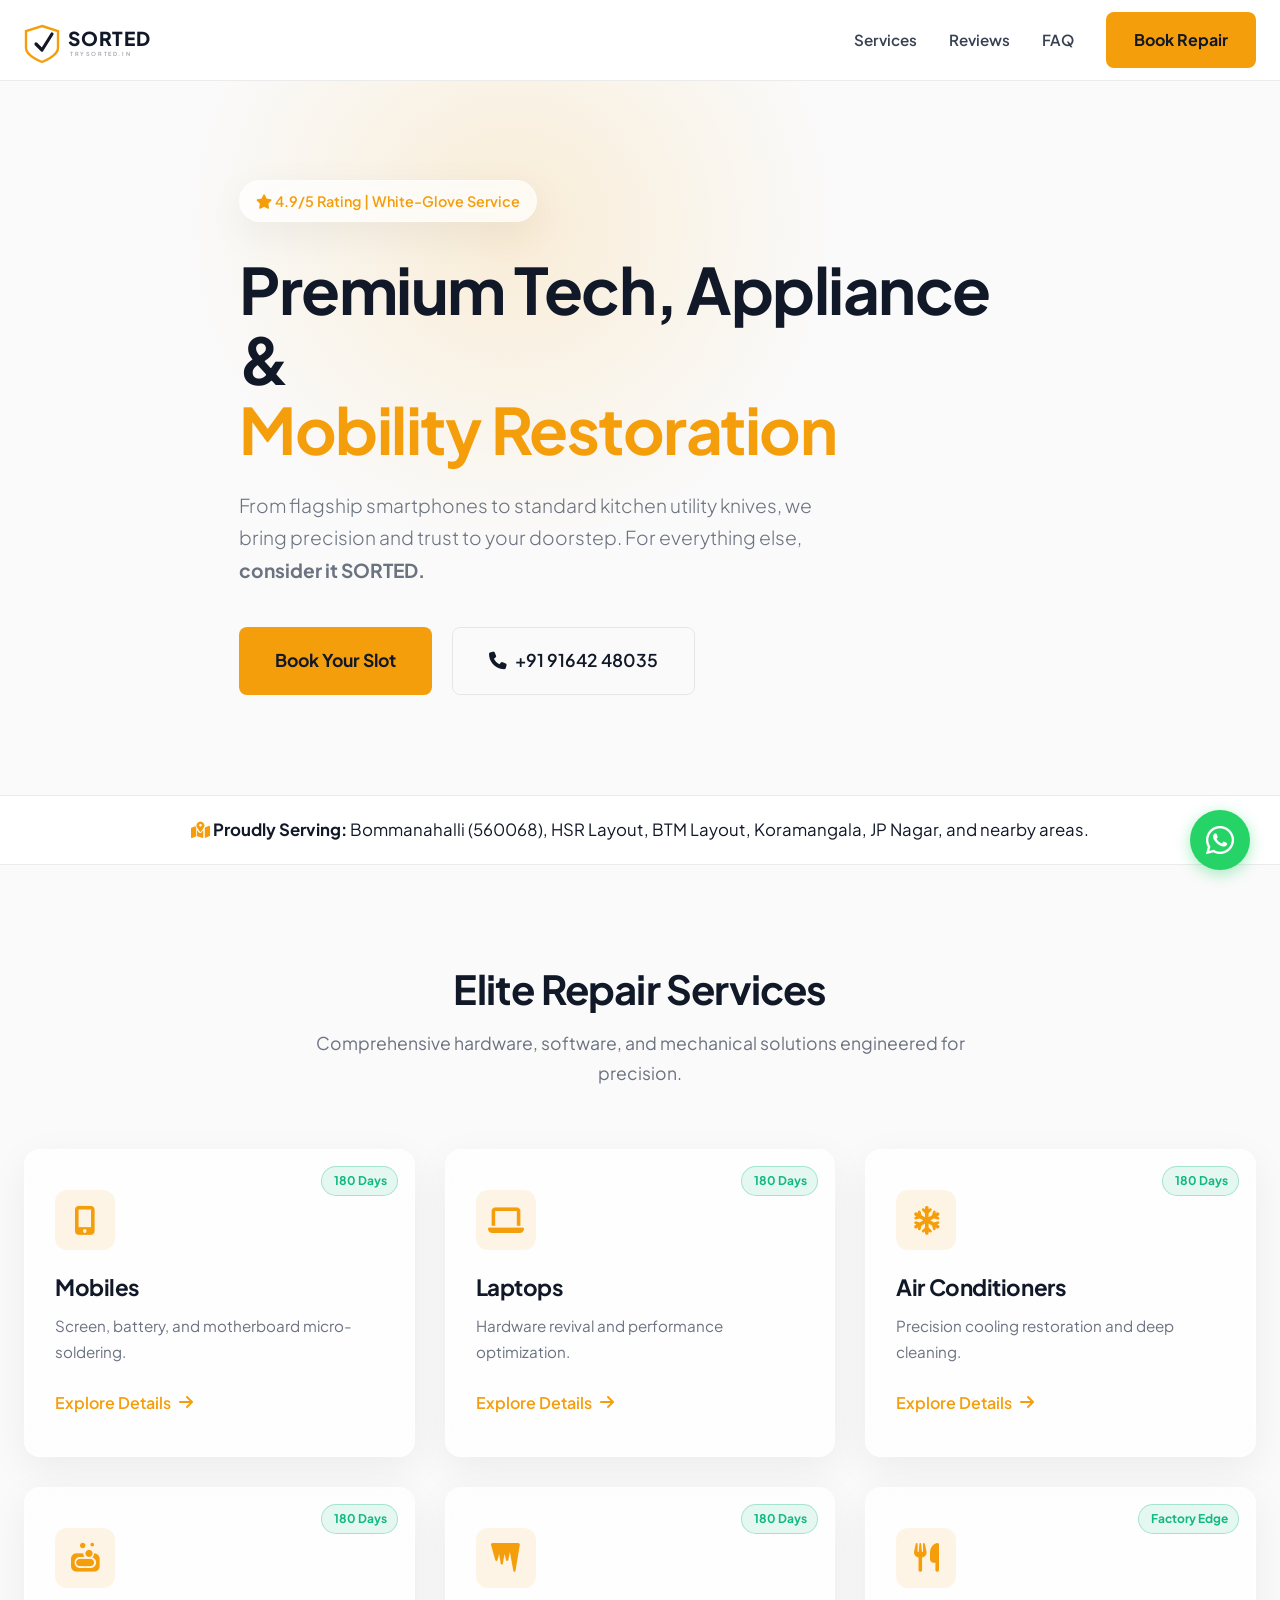
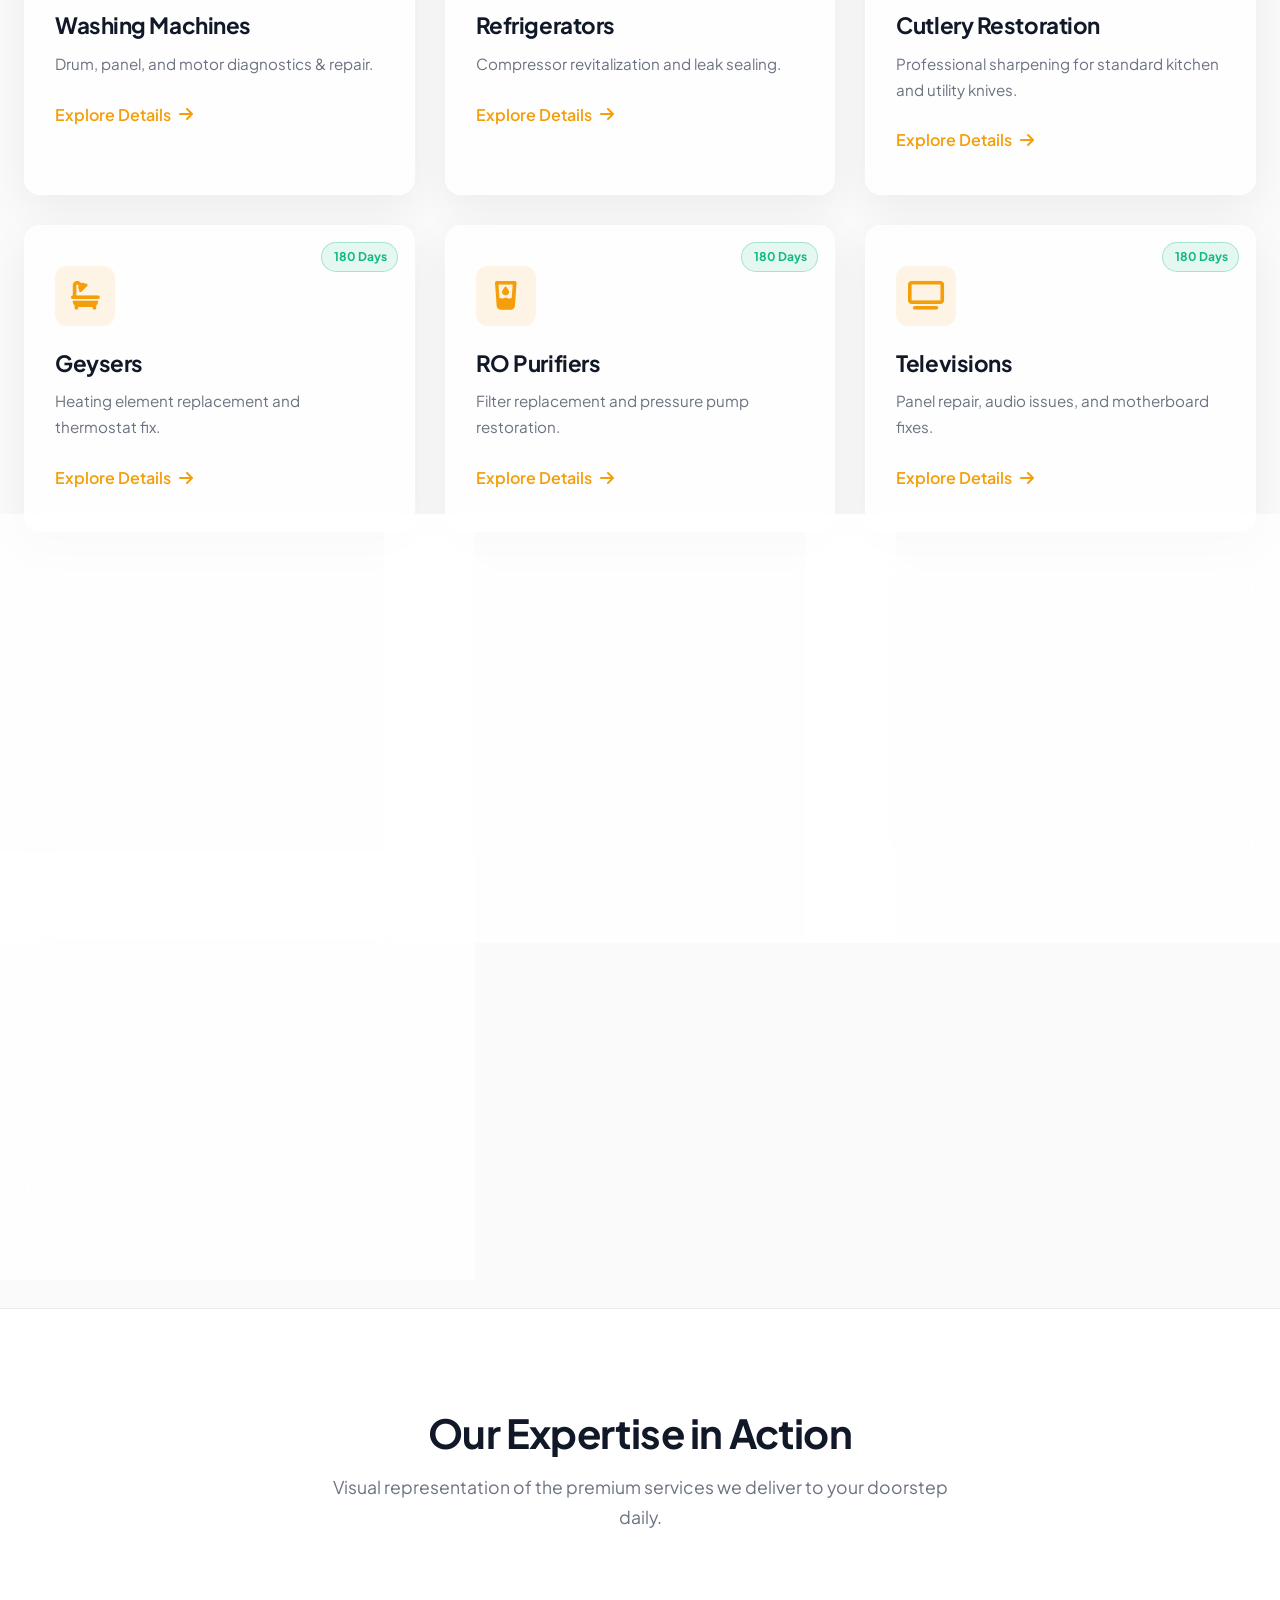
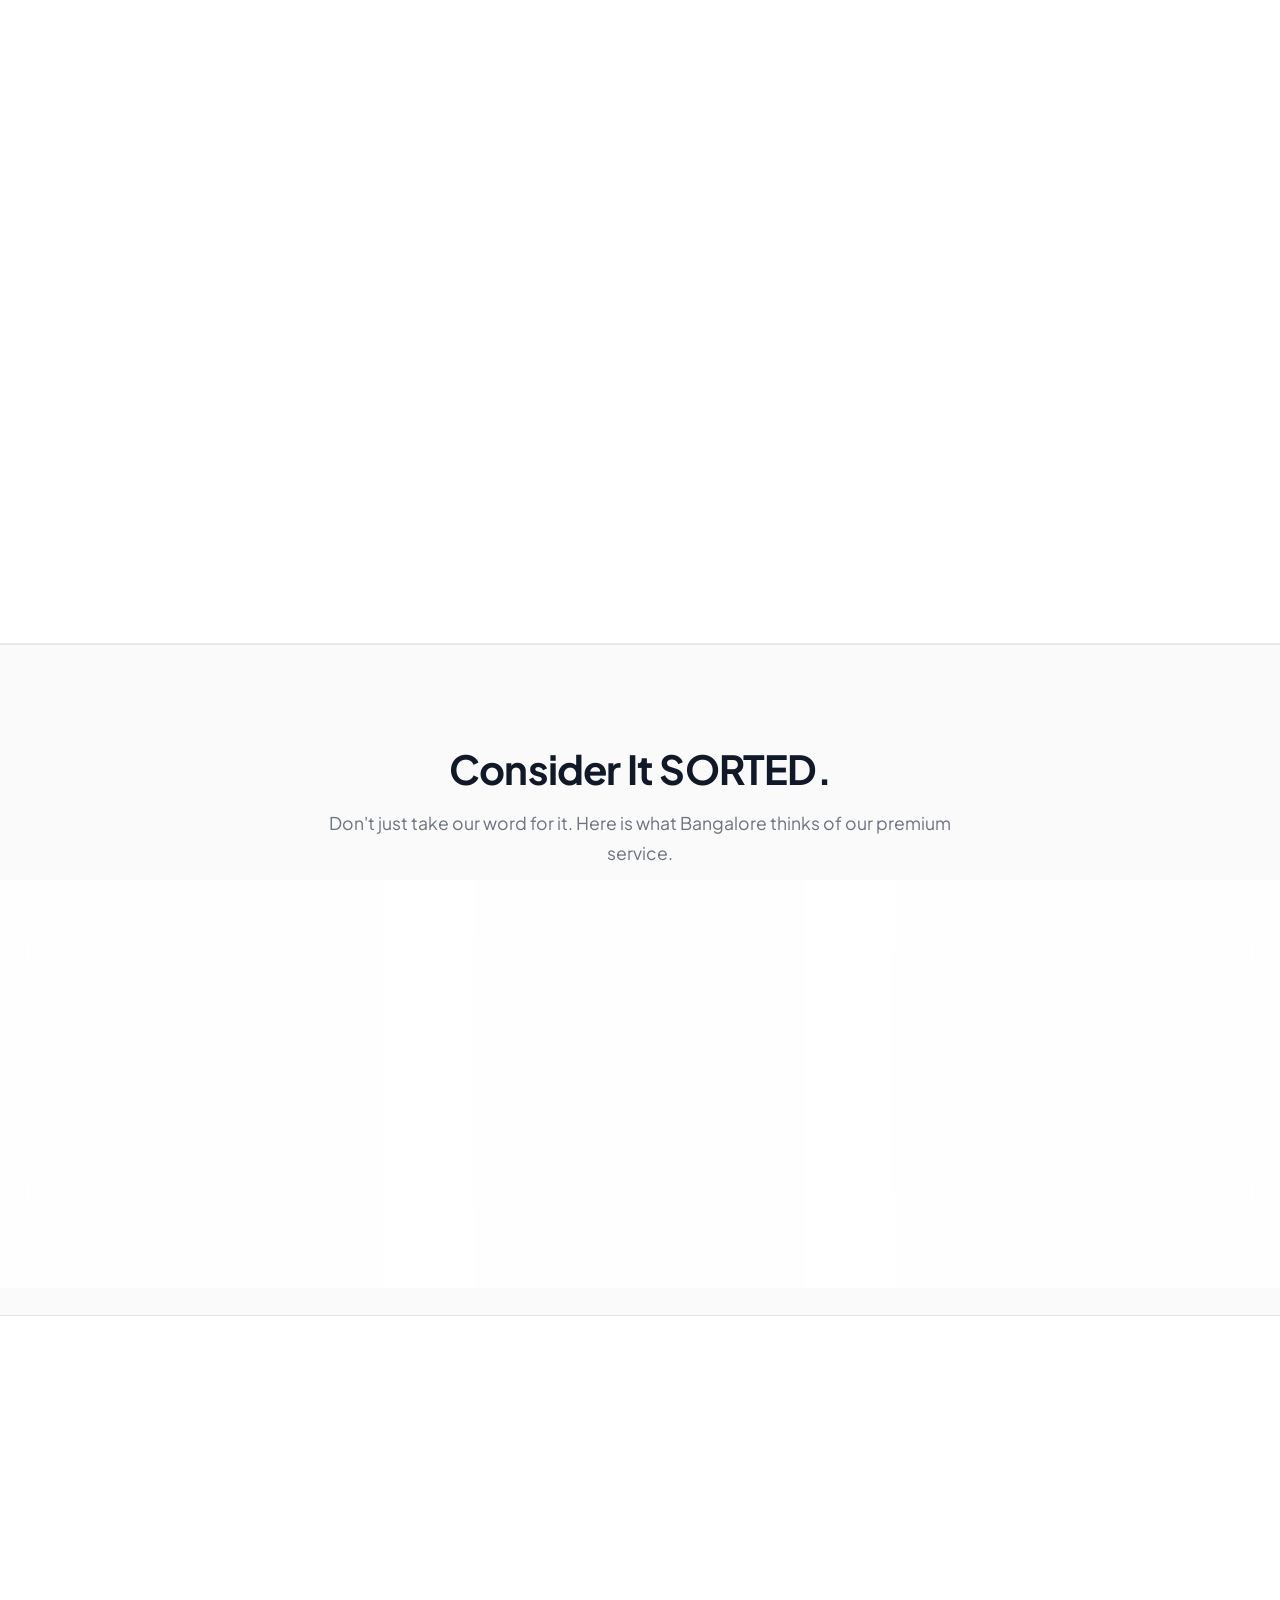
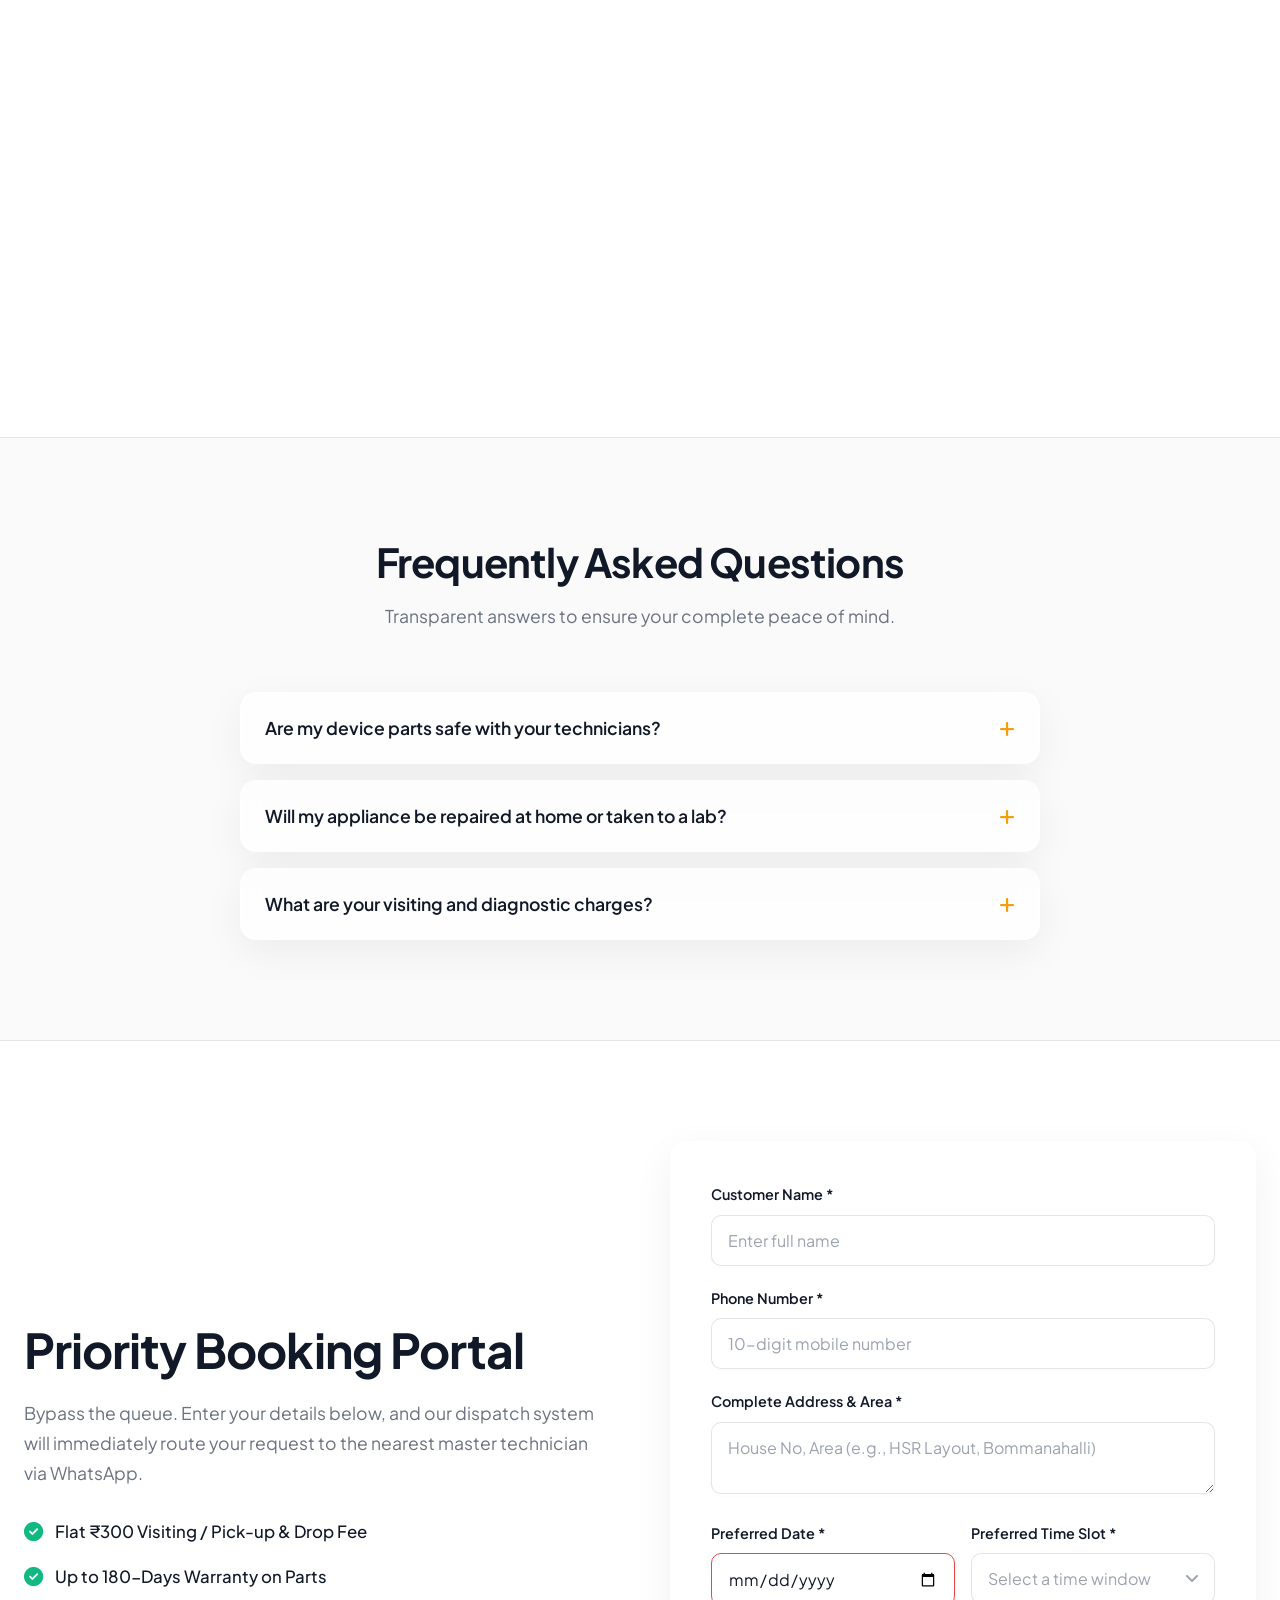
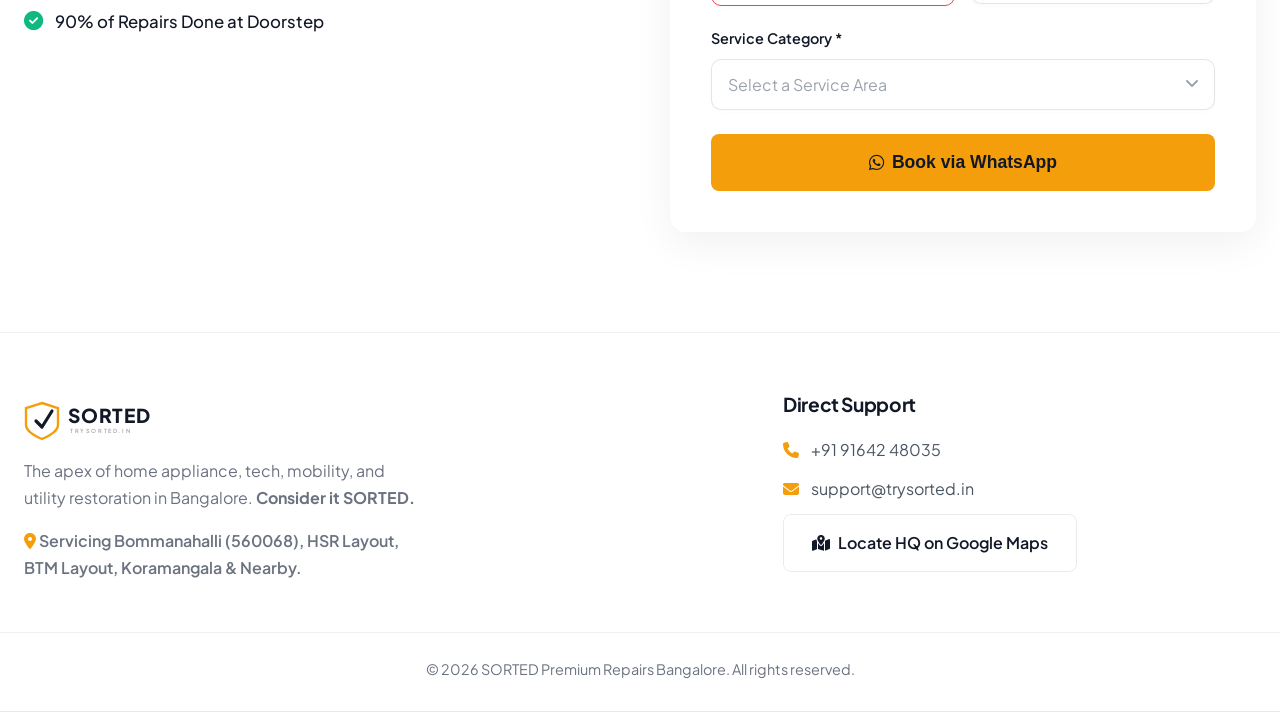
==== index.html @ d61c51d7 "Add files via upload" ====
<!DOCTYPE html>
<html lang="en">
<head>
    <meta charset="UTF-8">
    <meta name="viewport" content="width=device-width, initial-scale=1.0, maximum-scale=1.0, user-scalable=no">
    
    <title>SORTED Bangalore | Premium Tech, Appliance & Mobility Repair</title>
    <meta name="description" content="Expert doorstep repair for mobiles, laptops, appliances, analog watches, bikes, and cutlery in Bangalore. Consider it SORTED.">
    
    <link rel="preconnect" href="https://fonts.googleapis.com">
    <link rel="preconnect" href="https://fonts.gstatic.com" crossorigin>
    <link href="https://fonts.googleapis.com/css2?family=Plus+Jakarta+Sans:wght@300;400;500;600;700;800&display=swap" rel="stylesheet">
    
    <link rel="preload" href="https://cdnjs.cloudflare.com/ajax/libs/font-awesome/6.4.0/css/all.min.css" as="style" onload="this.onload=null;this.rel='stylesheet'">
    <noscript><link rel="stylesheet" href="https://cdnjs.cloudflare.com/ajax/libs/font-awesome/6.4.0/css/all.min.css"></noscript>
    
    <link rel="stylesheet" href="style.css">
</head>
<body>

    <a href="https://wa.me/919164248035" target="_blank" class="float-wa-desktop pulse-anim" aria-label="Chat with us on WhatsApp">
        <i class="fa-brands fa-whatsapp" aria-hidden="true"></i>
    </a>

    <div class="mobile-bottom-bar">
        <a href="tel:+919164248035" class="btn-mobile-call"><i class="fa-solid fa-phone"></i> Call Now</a>
        <a href="https://wa.me/919164248035" target="_blank" class="btn-mobile-wa"><i class="fa-brands fa-whatsapp"></i> WhatsApp</a>
    </div>

    <nav class="navbar glass-panel">
        <div class="container nav-container">
            <a href="#" class="logo-link">
                <svg class="logo-svg" xmlns="http://www.w3.org/2000/svg" viewBox="0 0 350 120">
                    <path d="M 45 25 L 85 38 L 85 80 C 85 100, 45 115, 45 115 C 45 115, 5 100, 5 80 L 5 38 Z" fill="none" stroke="#F59E0B" stroke-width="6"/>
                    <path d="M 30 70 L 45 85 L 70 45" fill="none" stroke="#111827" stroke-width="8" stroke-linecap="round" stroke-linejoin="round"/>
                    <text x="110" y="75" font-family="'Plus Jakarta Sans', sans-serif" font-size="48" font-weight="800" fill="#111827" letter-spacing="2">SORTED</text>
                    <text x="115" y="100" font-family="'Plus Jakarta Sans', sans-serif" font-size="14" font-weight="600" fill="#a1a1aa" letter-spacing="4">TRYSORTED.IN</text>
                </svg>
            </a>
            <div class="nav-links">
                <a href="#services">Services</a>
                <a href="#testimonials">Reviews</a>
                <a href="#faq">FAQ</a>
                <a href="#book" class="btn-primary">Book Repair</a>
            </div>
        </div>
    </nav>

    <header class="hero">
        <div class="hero-glow"></div>
        <div class="container hero-content">
            <div class="trust-badge glass-card">
                <i class="fa-solid fa-star"></i> 4.9/5 Rating | White-Glove Service
            </div>
            <h1>Premium Tech, Appliance & <br><span>Mobility Restoration</span></h1>
            <p>From flagship smartphones to standard kitchen utility knives, we bring precision and trust to your doorstep. For everything else, <strong>consider it SORTED.</strong></p>
            <div class="hero-actions">
                <a href="#book" class="btn-primary btn-large">Book Your Slot</a>
                <a href="tel:+919164248035" class="btn-secondary btn-large"><i class="fa-solid fa-phone"></i> +91 91642 48035</a>
            </div>
        </div>
    </header>

    <div class="area-banner border-y glass-panel">
        <div class="container text-center">
            <p><i class="fa-solid fa-map-location-dot text-accent"></i> <strong>Proudly Serving:</strong> Bommanahalli (560068), HSR Layout, BTM Layout, Koramangala, JP Nagar, and nearby areas.</p>
        </div>
    </div>

    <section id="services" class="section">
        <div class="container">
            <div class="section-header reveal">
                <h2>Elite Repair Services</h2>
                <p>Comprehensive hardware, software, and mechanical solutions engineered for precision.</p>
            </div>
            
            <div class="services-grid">
                <div class="service-card glass-card reveal floating-anim" style="animation-delay: 0s;">
                    <div class="warranty-badge"><i class="fa-solid fa-shield-check"></i> 180 Days</div>
                    <div class="icon-wrapper"><i class="fa-solid fa-mobile-screen-button service-icon"></i></div>
                    <h3>Mobiles</h3>
                    <p class="service-snippet">Screen, battery, and motherboard micro-soldering.</p>
                    <button class="btn-text view-details" data-service="mobiles">Explore Details <i class="fa-solid fa-arrow-right"></i></button>
                </div>
                <div class="service-card glass-card reveal floating-anim" style="animation-delay: 0.1s;">
                    <div class="warranty-badge"><i class="fa-solid fa-shield-check"></i> 180 Days</div>
                    <div class="icon-wrapper"><i class="fa-solid fa-laptop service-icon"></i></div>
                    <h3>Laptops</h3>
                    <p class="service-snippet">Hardware revival and performance optimization.</p>
                    <button class="btn-text view-details" data-service="laptops">Explore Details <i class="fa-solid fa-arrow-right"></i></button>
                </div>
                <div class="service-card glass-card reveal floating-anim" style="animation-delay: 0.2s;">
                    <div class="warranty-badge"><i class="fa-solid fa-shield-check"></i> 180 Days</div>
                    <div class="icon-wrapper"><i class="fa-solid fa-snowflake service-icon"></i></div>
                    <h3>Air Conditioners</h3>
                    <p class="service-snippet">Precision cooling restoration and deep cleaning.</p>
                    <button class="btn-text view-details" data-service="ac">Explore Details <i class="fa-solid fa-arrow-right"></i></button>
                </div>
                <div class="service-card glass-card reveal floating-anim" style="animation-delay: 0.3s;">
                    <div class="warranty-badge"><i class="fa-solid fa-shield-check"></i> 180 Days</div>
                    <div class="icon-wrapper"><i class="fa-solid fa-soap service-icon"></i></div>
                    <h3>Washing Machines</h3>
                    <p class="service-snippet">Drum, panel, and motor diagnostics & repair.</p>
                    <button class="btn-text view-details" data-service="washing">Explore Details <i class="fa-solid fa-arrow-right"></i></button>
                </div>
                <div class="service-card glass-card reveal floating-anim" style="animation-delay: 0.4s;">
                    <div class="warranty-badge"><i class="fa-solid fa-shield-check"></i> 180 Days</div>
                    <div class="icon-wrapper"><i class="fa-solid fa-icicles service-icon"></i></div>
                    <h3>Refrigerators</h3>
                    <p class="service-snippet">Compressor revitalization and leak sealing.</p>
                    <button class="btn-text view-details" data-service="fridge">Explore Details <i class="fa-solid fa-arrow-right"></i></button>
                </div>
                <div class="service-card glass-card reveal floating-anim" style="animation-delay: 0.5s;">
                    <div class="warranty-badge"><i class="fa-solid fa-shield-check"></i> Factory Edge</div>
                    <div class="icon-wrapper"><i class="fa-solid fa-utensils service-icon"></i></div>
                    <h3>Cutlery Restoration</h3>
                    <p class="service-snippet">Professional sharpening for standard kitchen and utility knives.</p>
                    <button class="btn-text view-details" data-service="cutlery">Explore Details <i class="fa-solid fa-arrow-right"></i></button>
                </div>
                <div class="service-card glass-card reveal floating-anim" style="animation-delay: 0.6s;">
                    <div class="warranty-badge"><i class="fa-solid fa-shield-check"></i> 180 Days</div>
                    <div class="icon-wrapper"><i class="fa-solid fa-bath service-icon"></i></div>
                    <h3>Geysers</h3>
                    <p class="service-snippet">Heating element replacement and thermostat fix.</p>
                    <button class="btn-text view-details" data-service="geyser">Explore Details <i class="fa-solid fa-arrow-right"></i></button>
                </div>
                <div class="service-card glass-card reveal floating-anim" style="animation-delay: 0.7s;">
                    <div class="warranty-badge"><i class="fa-solid fa-shield-check"></i> 180 Days</div>
                    <div class="icon-wrapper"><i class="fa-solid fa-glass-water-droplet service-icon"></i></div>
                    <h3>RO Purifiers</h3>
                    <p class="service-snippet">Filter replacement and pressure pump restoration.</p>
                    <button class="btn-text view-details" data-service="ro">Explore Details <i class="fa-solid fa-arrow-right"></i></button>
                </div>
                <div class="service-card glass-card reveal floating-anim" style="animation-delay: 0.8s;">
                    <div class="warranty-badge"><i class="fa-solid fa-shield-check"></i> 180 Days</div>
                    <div class="icon-wrapper"><i class="fa-solid fa-tv service-icon"></i></div>
                    <h3>Televisions</h3>
                    <p class="service-snippet">Panel repair, audio issues, and motherboard fixes.</p>
                    <button class="btn-text view-details" data-service="tv">Explore Details <i class="fa-solid fa-arrow-right"></i></button>
                </div>
                
                <!-- Explicitly updated to Analog & Smartwatches -->
                <div class="service-card glass-card reveal floating-anim" style="animation-delay: 0.9s;">
                    <div class="warranty-badge"><i class="fa-solid fa-shield-check"></i> 180 Days</div>
                    <div class="icon-wrapper"><i class="fa-solid fa-stopwatch service-icon"></i></div>
                    <h3>Analog & Smartwatches</h3>
                    <p class="service-snippet">Traditional analog movement servicing and premium smartwatch repairs.</p>
                    <button class="btn-text view-details" data-service="watch">Explore Details <i class="fa-solid fa-arrow-right"></i></button>
                </div>
                
                <div class="service-card glass-card reveal floating-anim" style="animation-delay: 1.0s;">
                    <div class="warranty-badge"><i class="fa-solid fa-shield-check"></i> Genuine Parts</div>
                    <div class="icon-wrapper"><i class="fa-solid fa-motorcycle service-icon"></i></div>
                    <h3>Two-Wheelers</h3>
                    <p class="service-snippet">Doorstep general service, oil change, and mechanical fixes.</p>
                    <button class="btn-text view-details" data-service="bike">Explore Details <i class="fa-solid fa-arrow-right"></i></button>
                </div>
                <div class="service-card glass-card reveal floating-anim" style="animation-delay: 1.1s;">
                    <div class="warranty-badge"><i class="fa-solid fa-shield-check"></i> 180 Days</div>
                    <div class="icon-wrapper"><i class="fa-solid fa-wave-square service-icon"></i></div>
                    <h3>Microwaves</h3>
                    <p class="service-snippet">Magnetron replacement and control panel repair.</p>
                    <button class="btn-text view-details" data-service="microwave">Explore Details <i class="fa-solid fa-arrow-right"></i></button>
                </div>
                <div class="service-card glass-card reveal floating-anim" style="animation-delay: 1.2s;">
                    <div class="warranty-badge"><i class="fa-solid fa-shield-check"></i> 180 Days</div>
                    <div class="icon-wrapper"><i class="fa-solid fa-plug-circle-bolt service-icon"></i></div>
                    <h3>Electrician</h3>
                    <p class="service-snippet">Advanced fault finding and safe circuit resolutions.</p>
                    <button class="btn-text view-details" data-service="electrician">Explore Details <i class="fa-solid fa-arrow-right"></i></button>
                </div>
            </div>
        </div>
    </section>

    <!-- Visual Gallery (Now with all 6 Images!) -->
    <section id="gallery" class="section bg-darker border-y">
        <div class="container">
            <div class="section-header reveal">
                <h2>Our Expertise in Action</h2>
                <p>Visual representation of the premium services we deliver to your doorstep daily.</p>
            </div>

            <div class="gallery-grid">
                <!-- Image 1 -->
                <div class="gallery-item glass-card reveal">
                    <div class="icon-showcase">
                        <i class="fa-solid fa-mobile-screen cinematic-icon"></i>
                        <div class="showcase-content">
                            <span class="badge badge-premium">Smartphones</span>
                            <h4>Flagship Device Repair</h4>
                        </div>
                    </div>
                </div>
                <!-- Image 2 -->
                <div class="gallery-item glass-card reveal">
                    <div class="icon-showcase">
                        <i class="fa-solid fa-motorcycle cinematic-icon"></i>
                        <div class="showcase-content">
                            <span class="badge badge-premium">Mobility</span>
                            <h4>Two-Wheeler Servicing</h4>
                        </div>
                    </div>
                </div>
                <!-- Image 3 -->
                <div class="gallery-item glass-card reveal">
                    <div class="icon-showcase">
                        <i class="fa-solid fa-fan cinematic-icon"></i>
                        <div class="showcase-content">
                            <span class="badge badge-premium">HVAC & AC Units</span>
                            <h4>Precision Cooling Restored</h4>
                        </div>
                    </div>
                </div>
                <!-- Image 4 -->
                <div class="gallery-item glass-card reveal">
                    <div class="icon-showcase">
                        <i class="fa-solid fa-kitchen-set cinematic-icon"></i>
                        <div class="showcase-content">
                            <span class="badge badge-premium">Home Appliances</span>
                            <h4>Appliance Diagnostics</h4>
                        </div>
                    </div>
                </div>
                <!-- Image 5 (Restored) -->
                <div class="gallery-item glass-card reveal">
                    <div class="icon-showcase">
                        <i class="fa-solid fa-clock cinematic-icon"></i>
                        <div class="showcase-content">
                            <span class="badge badge-premium">Timepieces</span>
                            <h4>Analog & Smartwatch Servicing</h4>
                        </div>
                    </div>
                </div>
                <!-- Image 6 (Restored) -->
                <div class="gallery-item glass-card reveal">
                    <div class="icon-showcase">
                        <i class="fa-solid fa-plug-circle-bolt cinematic-icon"></i>
                        <div class="showcase-content">
                            <span class="badge badge-premium">Electrical</span>
                            <h4>Safe Circuit Resolutions</h4>
                        </div>
                    </div>
                </div>
            </div>
        </div>
    </section>

    <!-- Testimonials Section -->
    <section id="testimonials" class="section border-y">
        <div class="container">
            <div class="section-header reveal">
                <h2>Consider It SORTED.</h2>
                <p>Don't just take our word for it. Here is what Bangalore thinks of our premium service.</p>
            </div>
            
            <div class="testimonials-grid reveal">
                <div class="testimonial-card glass-card">
                    <div class="stars"><i class="fa-solid fa-star"></i><i class="fa-solid fa-star"></i><i class="fa-solid fa-star"></i><i class="fa-solid fa-star"></i><i class="fa-solid fa-star"></i></div>
                    <p class="review-text">"My washing machine broke down right before a busy weekend. SORTED had a technician at my place in HSR within 2 hours. Professional, clean, and totally transparent."</p>
                    <p class="reviewer-name">- Priya M., HSR Layout</p>
                </div>
                <div class="testimonial-card glass-card">
                    <div class="stars"><i class="fa-solid fa-star"></i><i class="fa-solid fa-star"></i><i class="fa-solid fa-star"></i><i class="fa-solid fa-star"></i><i class="fa-solid fa-star"></i></div>
                    <p class="review-text">"They sharpened our entire kitchen knife set to absolute factory perfection, and even fixed my MacBook screen in the same visit. The convenience is unmatched."</p>
                    <p class="reviewer-name">- Rahul S., Koramangala</p>
                </div>
                <div class="testimonial-card glass-card">
                    <div class="stars"><i class="fa-solid fa-star"></i><i class="fa-solid fa-star"></i><i class="fa-solid fa-star"></i><i class="fa-solid fa-star"></i><i class="fa-solid fa-star"></i></div>
                    <p class="review-text">"The WhatsApp booking process is incredibly smooth. No calling call centers, no waiting on hold. The technician arrived on time and fixed my AC flawlessly."</p>
                    <p class="reviewer-name">- Arun K., BTM Layout</p>
                </div>
            </div>
        </div>
    </section>

    <section id="about-amc" class="section bg-darker">
        <div class="container">
            <div class="about-amc-wrapper">
                <div class="founder-card glass-card reveal" style="transition-delay: 0.1s;">
                    <div class="card-icon-header">
                        <i class="fa-solid fa-handshake-angle text-accent cinematic-icon-small"></i>
                        <h3>The Founder's Guarantee</h3>
                    </div>
                    <p class="mt-4">At SORTED, we believe premium repair isn't just about fixing hardware—it's about the entire customer experience. Founded by Shahid Sharief, our vision is rooted in providing seamless, transparent, and instant digital customer interactions.</p>
                    <p class="mt-2">Drawing from a strong background in management and digital customer advising, we understand that your time is your most valuable asset. That’s why we’ve built a meticulous process that prioritizes real-time communication, zero hidden fees, and absolute reliability. You have a problem? <strong>Consider it SORTED.</strong></p>
                    <div class="signature mt-4">
                        <span class="text-accent font-bold">Shahid Sharief</span>
                        <span class="text-muted block text-sm">Founder & Director, SORTED Bangalore</span>
                    </div>
                </div>

                <div class="amc-card glass-card reveal" style="transition-delay: 0.2s;">
                    <div class="card-icon-header">
                        <i class="fa-solid fa-building-circle-check text-accent cinematic-icon-small"></i>
                        <h3>Corporate & Home AMC</h3>
                    </div>
                    <p class="mt-4">Running a business in HSR, Koramangala, or BTM Layout? Tech downtime costs you money. Our Annual Maintenance Contracts (AMC) are designed for modern offices, cafes, and residential complexes.</p>
                    <ul class="amc-perks mt-4">
                        <li><i class="fa-solid fa-bolt"></i> <strong>Priority SLA:</strong> 2-hour emergency response time.</li>
                        <li><i class="fa-solid fa-user-tie"></i> <strong>Dedicated Support:</strong> Skip the queue with a direct digital advisor.</li>
                        <li><i class="fa-solid fa-snowflake"></i> <strong>Routine Maintenance:</strong> Scheduled AC and hardware deep-cleans.</li>
                    </ul>
                    <a href="https://wa.me/919164248035?text=Hi%20SORTED,%20I%20am%20interested%20in%20discussing%20a%20Corporate%20AMC%20package%20for%20my%20business." target="_blank" class="btn-outline btn-block mt-4 text-center">
                        Inquire About AMC Packages
                    </a>
                </div>
            </div>
        </div>
    </section>

    <section id="faq" class="section border-y">
        <div class="container">
            <div class="section-header reveal">
                <h2>Frequently Asked Questions</h2>
                <p>Transparent answers to ensure your complete peace of mind.</p>
            </div>
            
            <div class="faq-container reveal">
                <div class="faq-item glass-card">
                    <button class="faq-question">
                        <span>Are my device parts safe with your technicians?</span>
                        <i class="fa-solid fa-plus"></i>
                    </button>
                    <div class="faq-answer">
                        <p>Absolutely. We operate under strict hardware security and privacy protocols. Your original parts are 100% safe. Any replaced components will be transparently documented and handed back to you or discarded safely only upon your explicit approval.</p>
                    </div>
                </div>

                <div class="faq-item glass-card">
                    <button class="faq-question">
                        <span>Will my appliance be repaired at home or taken to a lab?</span>
                        <i class="fa-solid fa-plus"></i>
                    </button>
                    <div class="faq-answer">
                        <p>Apart from our specialized mobile device services, <strong>90% of our repair work is completed right at your doorstep</strong>. We only carry your product to our advanced lab if it requires complex board-level micro-soldering or heavy mechanical diagnostics.</p>
                    </div>
                </div>

                <div class="faq-item glass-card">
                    <button class="faq-question">
                        <span>What are your visiting and diagnostic charges?</span>
                        <i class="fa-solid fa-plus"></i>
                    </button>
                    <div class="faq-answer">
                        <p>We maintain absolute transparency with a flat <strong>₹300 fee</strong>. If an item is inspected at your home, this is applied as a standard visiting charge. For devices that require lab work, this ₹300 serves as a comprehensive pick-up and drop charge.</p>
                    </div>
                </div>
            </div>
        </div>
    </section>

    <section id="book" class="section bg-darker">
        <div class="container">
            <div class="booking-wrapper reveal">
                <div class="booking-content">
                    <h2>Priority Booking Portal</h2>
                    <p>Bypass the queue. Enter your details below, and our dispatch system will immediately route your request to the nearest master technician via WhatsApp.</p>
                    
                    <ul class="booking-perks">
                        <li><i class="fa-solid fa-check-circle"></i> Flat ₹300 Visiting / Pick-up & Drop Fee</li>
                        <li><i class="fa-solid fa-check-circle"></i> Up to 180-Days Warranty on Parts</li>
                        <li><i class="fa-solid fa-check-circle"></i> 90% of Repairs Done at Doorstep</li>
                    </ul>
                </div>
                
                <div class="booking-form-container glass-card">
                    <form id="bookingForm">
                        <div class="form-group">
                            <label>Customer Name *</label>
                            <input type="text" id="customerName" required placeholder="Enter full name">
                        </div>
                        <div class="form-group">
                            <label>Phone Number *</label>
                            <input type="tel" id="customerPhone" required placeholder="10-digit mobile number">
                        </div>
                        <div class="form-group">
                            <label>Complete Address & Area *</label>
                            <textarea id="customerAddress" rows="2" required placeholder="House No, Area (e.g., HSR Layout, Bommanahalli)"></textarea>
                        </div>
                        
                        <div class="form-row">
                            <div class="form-group">
                                <label>Preferred Date *</label>
                                <input type="date" id="prefDate" required>
                            </div>
                            <div class="form-group">
                                <label>Preferred Time Slot *</label>
                                <div class="select-wrapper">
                                    <select id="prefTime" required>
                                        <option value="" disabled selected>Select a time window</option>
                                        <option value="Morning (9:00 AM - 1:00 PM)">Morning (9:00 AM - 1:00 PM)</option>
                                        <option value="Afternoon (1:00 PM - 5:00 PM)">Afternoon (1:00 PM - 5:00 PM)</option>
                                        <option value="Evening (5:00 PM - 9:00 PM)">Evening (5:00 PM - 9:00 PM)</option>
                                    </select>
                                </div>
                            </div>
                        </div>

                        <div class="form-group">
                            <label>Service Category *</label>
                            <div class="select-wrapper">
                                <select id="serviceCategory" required>
                                    <option value="" disabled selected>Select a Service Area</option>
                                    <option value="Mobile">Mobile Devices</option>
                                    <option value="Laptop">Laptops & MacBooks</option>
                                    <option value="Watch">Analog & Smartwatches</option>
                                    <option value="Bike">Two-Wheeler / Bike</option>
                                    <option value="Cutlery">Cutlery / Knife Sharpening</option>
                                    <option value="AC">Air Conditioning</option>
                                    <option value="WashingMachine">Washing Machines</option>
                                    <option value="Refrigerator">Refrigerators</option>
                                    <option value="Geyser">Water Heaters (Geysers)</option>
                                    <option value="RO">RO Water Purifiers</option>
                                    <option value="TV">Televisions</option>
                                    <option value="Microwave">Microwaves</option>
                                    <option value="Electrician">Expert Electrician</option>
                                </select>
                            </div>
                        </div>

                        <div class="form-group" id="brandGroup" style="display: none;">
                            <label>Device / Item Brand *</label>
                            <div class="select-wrapper">
                                <select id="serviceBrand">
                                    <option value="" disabled selected>Select Brand</option>
                                </select>
                            </div>
                        </div>

                        <div class="form-group" id="modelGroup" style="display: none;">
                            <label>Exact Model / Item Type *</label>
                            <input type="text" id="serviceModel" placeholder="e.g., iPhone 13 Pro, Analog Seiko, Royal Enfield">
                        </div>

                        <div class="form-group" id="problemGroup" style="display: none;">
                            <label>Primary Issue *</label>
                            <div class="select-wrapper">
                                <select id="serviceProblem">
                                    <option value="" disabled selected>Select Diagnosed Issue</option>
                                </select>
                            </div>
                        </div>

                        <button type="submit" class="btn-primary btn-block btn-large mt-4">
                            <i class="fa-brands fa-whatsapp"></i> Book via WhatsApp
                        </button>
                    </form>
                </div>
            </div>
        </div>
    </section>

    <footer class="footer border-y">
        <div class="container footer-content reveal">
            <div class="footer-brand">
                <a href="#" class="logo-link">
                    <svg class="logo-svg" xmlns="http://www.w3.org/2000/svg" viewBox="0 0 350 120">
                        <path d="M 45 25 L 85 38 L 85 80 C 85 100, 45 115, 45 115 C 45 115, 5 100, 5 80 L 5 38 Z" fill="none" stroke="#F59E0B" stroke-width="6"/>
                        <path d="M 30 70 L 45 85 L 70 45" fill="none" stroke="#111827" stroke-width="8" stroke-linecap="round" stroke-linejoin="round"/>
                        <text x="110" y="75" font-family="'Plus Jakarta Sans', sans-serif" font-size="48" font-weight="800" fill="#111827" letter-spacing="2">SORTED</text>
                        <text x="115" y="100" font-family="'Plus Jakarta Sans', sans-serif" font-size="14" font-weight="600" fill="#a1a1aa" letter-spacing="4">TRYSORTED.IN</text>
                    </svg>
                </a>
                <p>The apex of home appliance, tech, mobility, and utility restoration in Bangalore. <strong>Consider it SORTED.</strong></p>
                <p class="footer-areas mt-2"><i class="fa-solid fa-location-dot text-accent"></i> Servicing Bommanahalli (560068), HSR Layout, BTM Layout, Koramangala & Nearby.</p>
            </div>
            <div class="footer-contact">
                <h4>Direct Support</h4>
                <p><i class="fa-solid fa-phone text-accent"></i> +91 91642 48035</p>
                <p><i class="fa-solid fa-envelope text-accent"></i> support@trysorted.in</p>
                <a href="https://maps.google.com" target="_blank" class="btn-secondary btn-google-maps"><i class="fa-solid fa-map-location-dot"></i> Locate HQ on Google Maps</a>
            </div>
        </div>
        <div class="footer-bottom">
            <p>© 2026 SORTED Premium Repairs Bangalore. All rights reserved.</p>
        </div>
    </footer>

    <div id="serviceModal" class="modal">
        <div class="modal-content glass-card">
            <button class="close-modal" aria-label="Close modal"><i class="fa-solid fa-xmark"></i></button>
            <div class="modal-header">
                <h2 id="modalTitle">Service Title</h2>
                <div class="modal-divider"></div>
            </div>
            <div class="modal-body">
                <div class="modal-section">
                    <h4><i class="fa-solid fa-circle-info"></i> Diagnostic Overview</h4>
                    <p id="modalDesc">Service description goes here.</p>
                </div>
                
                <div class="modal-section">
                    <h4><i class="fa-solid fa-screwdriver-wrench"></i> Standard Operating Procedure</h4>
                    <p id="modalProcess">Step by step process.</p>
                </div>
                
                <div class="modal-section">
                    <h4><i class="fa-solid fa-shield-halved"></i> SORTED Guarantees</h4>
                    <p id="modalBenefits" class="highlight-text">Benefits of choosing us.</p>
                    <p style="margin-top: 8px; font-size: 0.85rem; font-style: italic; color: #a1a1aa;"><i class="fa-solid fa-tag"></i> Note: A flat ₹300 fee applies for home visits or pick-up/drop requests.</p>
                </div>
            </div>
            <button class="btn-primary btn-block btn-large modal-book-btn" id="modalGoBookBtn">Select Slot</button>
        </div>
    </div>

    <script src="script.js"></script>
</body>
</html>
---- style.css ----
:root {
    /* Premium Editorial Light Theme */
    --bg-main: #FAFAFA; 
    --bg-darker: #FFFFFF; 
    
    --text-pure: #111827; 
    --text-muted: #6B7280;
    
    /* Original SORTED Amber */
    --accent-primary: #F59E0B; 
    --accent-primary-hover: #D97706;
    --accent-glow: rgba(245, 158, 11, 0.15);
    
    --badge-premium: #10b981;
    --border-color: rgba(0, 0, 0, 0.08);
    --border-light: rgba(0, 0, 0, 0.05);
    
    /* Light Frosted Glassmorphism */
    --glass-bg: rgba(255, 255, 255, 0.7);
    --glass-border: 1px solid rgba(255, 255, 255, 0.5);
    --glass-shadow: 0 12px 40px 0 rgba(0, 0, 0, 0.06);
    
    --font-main: 'Plus Jakarta Sans', sans-serif;
    --transition-smooth: all 0.4s cubic-bezier(0.16, 1, 0.3, 1);
}

* { margin: 0; padding: 0; box-sizing: border-box; }
html { scroll-behavior: smooth; }
body {
    background-color: var(--bg-main); 
    color: var(--text-pure);
    font-family: var(--font-main); 
    line-height: 1.7; 
    overflow-x: hidden;
    -webkit-font-smoothing: antialiased;
}

.container { max-width: 1280px; margin: 0 auto; padding: 0 24px; }
h1, h2, h3, h4 { font-weight: 700; line-height: 1.2; letter-spacing: -0.02em; }
a { text-decoration: none; color: var(--text-pure); }

.mt-2 { margin-top: 12px; }
.mt-4 { margin-top: 24px; }
.text-accent { color: var(--accent-primary) !important; }
.border-y { border-top: 1px solid var(--border-color); border-bottom: 1px solid var(--border-color); }
.text-center { text-align: center; }

/* SVG Logo Styling */
.logo-link { display: flex; align-items: center; }
.logo-svg { width: 140px; height: 48px; display: block; }
@media (max-width: 768px) { .logo-svg { width: 110px; height: 38px; } }

/* Buttons */
.btn-primary {
    background-color: var(--accent-primary); color: #111827;
    padding: 14px 28px; border-radius: 8px; font-weight: 700; border: none;
    cursor: pointer; transition: var(--transition-smooth);
    display: inline-flex; align-items: center; justify-content: center; gap: 8px;
}
.btn-primary:hover {
    background-color: var(--accent-primary-hover); transform: translateY(-3px);
    box-shadow: 0 10px 25px var(--accent-glow); color: #FFFFFF !important;
}
.btn-secondary {
    background-color: transparent; color: var(--text-pure);
    padding: 14px 28px; border-radius: 8px; font-weight: 600;
    border: 1px solid var(--border-color); cursor: pointer;
    transition: var(--transition-smooth); display: inline-flex;
    align-items: center; justify-content: center; gap: 8px;
}
.btn-secondary:hover { border-color: var(--accent-primary); color: var(--accent-primary); }
.btn-text {
    background: none; border: none; color: var(--accent-primary);
    font-weight: 600; font-family: var(--font-main); font-size: 1rem;
    cursor: pointer; display: inline-flex; align-items: center; gap: 8px;
    transition: var(--transition-smooth); white-space: nowrap !important;
}
.btn-text:hover { color: var(--text-pure); }
.btn-text i { transition: transform 0.3s ease; }
.btn-text:hover i { transform: translateX(5px); }
.btn-large { padding: 18px 36px; font-size: 1.1rem; }
.btn-block { display: flex; width: 100%; }
.btn-outline {
    background-color: transparent; color: var(--accent-primary);
    border: 1px solid var(--accent-primary); padding: 14px 28px;
    border-radius: 8px; font-weight: 600; cursor: pointer;
    transition: var(--transition-smooth); display: block;
}
.btn-outline:hover { background-color: var(--accent-primary); color: #FFFFFF; transform: translateY(-2px); }

/* Glassmorphism Classes */
.glass-panel {
    background: rgba(255, 255, 255, 0.98) !important;
    border-bottom: 1px solid rgba(0, 0, 0, 0.08) !important;
}
.glass-card {
    background: #FFFFFF;
    border: var(--glass-border);
    box-shadow: var(--glass-shadow);
    border-radius: 16px;
    position: relative; 
    overflow: hidden;
    transition: var(--transition-smooth);
}
@supports (backdrop-filter: blur(16px)) {
    .glass-card {
        background: var(--glass-bg);
        backdrop-filter: blur(16px);
    }
}
.glass-card:hover {
    border-color: rgba(245, 158, 11, 0.4); 
    background: #FFFFFF;
    box-shadow: 0 15px 35px rgba(0,0,0,0.1); 
}

/* Animations */
.reveal { opacity: 0; transform: translateY(30px); transition: all 0.8s cubic-bezier(0.5, 0, 0, 1); }
.reveal.active { opacity: 1; transform: translateY(0); }

@keyframes float {
    0% { transform: translateY(0px); }
    50% { transform: translateY(-8px); }
    100% { transform: translateY(0px); }
}
.floating-anim:hover { animation: float 3s ease-in-out infinite; }
@keyframes pulse {
    0% { box-shadow: 0 0 0 0 rgba(37, 211, 102, 0.5); }
    70% { box-shadow: 0 0 0 15px rgba(37, 211, 102, 0); }
    100% { box-shadow: 0 0 0 0 rgba(37, 211, 102, 0); }
}
.pulse-anim { animation: pulse 2s infinite; }

/* Navigation */
.navbar { position: fixed; width: 100%; top: 0; z-index: 1000; }
.nav-container { display: flex; justify-content: space-between; align-items: center; height: 80px; }
.nav-links { display: flex; gap: 32px; align-items: center; }
.nav-links a:not(.btn-primary) { font-weight: 600; color: #374151 !important; transition: var(--transition-smooth); font-size: 0.95rem; }
.nav-links a:not(.btn-primary):hover { color: var(--accent-primary) !important; }

/* Hero */
.hero { position: relative; padding-top: 180px; padding-bottom: 100px; min-height: 85vh; display: flex; align-items: center; overflow: hidden; }
.hero-glow { position: absolute; top: -20%; left: 10%; width: 60vw; height: 60vw; background: radial-gradient(circle, var(--accent-glow) 0%, transparent 60%); z-index: -1; border-radius: 50%; }
.hero-content { max-width: 850px; position: relative; z-index: 1; }
.trust-badge { display: inline-block; padding: 8px 16px; border-radius: 30px !important; font-size: 0.9rem; font-weight: 600; margin-bottom: 24px; color: var(--accent-primary); }
.hero h1 { font-size: 4rem; margin-bottom: 24px; letter-spacing: -1.5px; line-height: 1.1; }
.hero h1 span { color: var(--accent-primary); }
.hero p { font-size: 1.2rem; color: var(--text-muted); margin-bottom: 40px; max-width: 600px; font-weight: 300; }
.hero-actions { display: flex; gap: 20px; }

/* Area Banner */
.area-banner { padding: 20px 0; font-size: 1.05rem; border-radius: 0 !important; }

/* Sections */
.section { padding: 100px 0; }
.bg-darker { background-color: var(--bg-darker); }
.section-header { text-align: center; margin-bottom: 60px; }
.section-header h2 { font-size: 2.5rem; margin-bottom: 16px; }
.section-header p { color: var(--text-muted); font-size: 1.1rem; max-width: 650px; margin: 0 auto; }

/* Services Grid */
.services-grid { display: grid; grid-template-columns: repeat(auto-fit, minmax(300px, 1fr)); gap: 30px; }
.service-card { padding: 40px 30px; }
.warranty-badge {
    position: absolute; top: 16px; right: 16px;
    background: rgba(16, 185, 129, 0.1); color: var(--badge-premium);
    border: 1px solid rgba(16, 185, 129, 0.3); padding: 4px 10px;
    border-radius: 20px; font-size: 0.75rem; font-weight: 700;
}
.icon-wrapper { 
    width: 60px; height: 60px; background: rgba(245, 158, 11, 0.1); 
    border-radius: 12px; display: flex; align-items: center; justify-content: center; 
    margin-bottom: 24px; transition: var(--transition-smooth);
}
.service-icon { font-size: 1.8rem; color: var(--accent-primary); transition: all 0.5s cubic-bezier(0.16, 1, 0.3, 1); }
.service-card h3 { margin-bottom: 12px; font-size: 1.4rem; }
.service-snippet { color: var(--text-muted); margin-bottom: 24px; font-size: 0.95rem; }
.service-card:hover .icon-wrapper { background: var(--accent-primary); }
.service-card:hover .service-icon { color: #FFFFFF; transform: scale(1.15); }

/* Testimonial Grid */
.testimonials-grid { display: grid; grid-template-columns: repeat(auto-fit, minmax(300px, 1fr)); gap: 30px; margin-top: 40px; }
.testimonial-card { padding: 30px; display: flex; flex-direction: column; justify-content: center; }
.stars { color: var(--accent-primary); margin-bottom: 16px; font-size: 1.1rem; }
.review-text { font-size: 1.05rem; color: var(--text-pure); font-style: italic; margin-bottom: 20px; line-height: 1.6; flex-grow: 1; }
.reviewer-name { font-weight: 700; color: var(--text-muted); font-size: 0.9rem; }

/* Gallery Icons (RESTORED) */
.gallery-grid { display: grid; grid-template-columns: repeat(auto-fit, minmax(320px, 1fr)); gap: 30px; margin-top: 40px; }
.gallery-item { height: 260px; display: flex; align-items: center; justify-content: center; text-align: center; }
.icon-showcase { display: flex; flex-direction: column; align-items: center; gap: 20px; width: 100%; height: 100%; justify-content: center; }
.cinematic-icon, .cinematic-icon-small { color: var(--text-pure); filter: grayscale(100%) opacity(0.25); transition: all 0.6s cubic-bezier(0.16, 1, 0.3, 1); }
.cinematic-icon { font-size: 5rem; }
.showcase-content { opacity: 0.7; transition: all 0.5s ease; }
.showcase-content h4 { margin-top: 12px; font-size: 1.2rem; font-weight: 600; color: var(--text-pure); }
.badge { padding: 6px 14px; font-size: 0.75rem; font-weight: 700; color: #FFFFFF; border-radius: 6px; text-transform: uppercase; }
.badge-premium { background-color: var(--accent-primary); }
.gallery-item:hover .cinematic-icon, .founder-card:hover .cinematic-icon-small, .amc-card:hover .cinematic-icon-small {
    color: var(--accent-primary);
    filter: grayscale(0%) opacity(1) drop-shadow(0 6px 12px rgba(245, 158, 11, 0.25));
    transform: scale(1.1) translateY(-5px);
}
.gallery-item:hover .showcase-content { opacity: 1; transform: translateY(5px); }


/* Corporate AMC & Founder */
.about-amc-wrapper { display: grid; grid-template-columns: 1fr 1fr; gap: 40px; }
.founder-card, .amc-card { padding: 40px; display: flex; flex-direction: column; }
.card-icon-header { display: flex; align-items: center; gap: 16px; border-bottom: 1px solid var(--border-light); padding-bottom: 20px; }
.cinematic-icon-small { font-size: 2rem; }
.card-icon-header h3 { font-size: 1.6rem; margin: 0; }
.founder-card p, .amc-card p { color: var(--text-muted); font-size: 1.05rem; line-height: 1.6; }
.signature { margin-top: auto; padding-top: 24px; }
.font-bold { font-weight: 700; }
.block { display: block; }
.text-sm { font-size: 0.85rem; }
.amc-perks { list-style: none; margin-bottom: 24px; flex-grow: 1; }
.amc-perks li { display: flex; align-items: flex-start; gap: 12px; margin-bottom: 16px; color: var(--text-muted); font-size: 0.95rem; }
.amc-perks i { color: var(--badge-premium); margin-top: 4px; }
.amc-perks strong { color: var(--text-pure); }

/* FAQ Section */
.faq-container { max-width: 800px; margin: 0 auto; display: flex; flex-direction: column; gap: 16px; }
.faq-item { padding: 0; }
.faq-question {
    width: 100%; text-align: left; background: none; border: none; padding: 24px;
    font-size: 1.1rem; font-weight: 600; color: var(--text-pure); cursor: pointer;
    display: flex; justify-content: space-between; align-items: center; font-family: var(--font-main);
}
.faq-question i { color: var(--accent-primary); transition: transform 0.3s ease; }
.faq-item.active .faq-question i { transform: rotate(45deg); }
.faq-answer { max-height: 0; overflow: hidden; transition: max-height 0.3s ease-out; background: #F3F4F6; }
.faq-answer p { padding: 0 24px 24px; color: var(--text-muted); font-size: 1rem; line-height: 1.6; }

/* Booking Section */
.booking-wrapper { display: grid; grid-template-columns: 1fr 1fr; gap: 60px; align-items: center; }
.booking-content h2 { font-size: 3rem; margin-bottom: 20px; }
.booking-content p { color: var(--text-muted); font-size: 1.1rem; margin-bottom: 30px; }
.booking-perks { list-style: none; }
.booking-perks li { display: flex; align-items: center; gap: 12px; margin-bottom: 16px; font-size: 1.05rem; font-weight: 500; }
.booking-perks i { color: var(--badge-premium); font-size: 1.2rem; }
.booking-form-container { padding: 40px; }
.form-group { margin-bottom: 20px; }
.form-row { display: grid; grid-template-columns: 1fr 1fr; gap: 16px; }
label { display: block; margin-bottom: 8px; font-size: 0.9rem; color: var(--text-pure); font-weight: 600; }
input, select, textarea {
    width: 100%; background-color: #FFFFFF; border: 1px solid rgba(0,0,0,0.1);
    color: var(--text-pure); padding: 14px 16px; border-radius: 10px; font-family: var(--font-main); font-size: 1rem;
    transition: var(--transition-smooth); box-shadow: 0 2px 4px rgba(0,0,0,0.02);
}
.select-wrapper { position: relative; }
.select-wrapper::after { content: '\f107'; font-family: 'Font Awesome 6 Free'; font-weight: 900; position: absolute; right: 16px; top: 50%; transform: translateY(-50%); color: #9CA3AF; pointer-events: none; transition: color 0.3s ease; }
select { appearance: none; -webkit-appearance: none; cursor: pointer; }
.select-wrapper:focus-within::after { color: var(--accent-primary); }

/* Form Validation */
input:not(:placeholder-shown):invalid, textarea:not(:placeholder-shown):invalid { border-color: #ef4444; }
input:not(:placeholder-shown):valid, select:valid { border-color: #10b981; }
::placeholder { color: #9CA3AF; font-weight: 400; opacity: 1; }
select:invalid { color: #9CA3AF; }
select option { color: var(--text-pure); }
input:focus-visible, select:focus-visible, textarea:focus-visible, button:focus-visible { outline: 2px solid var(--accent-primary); outline-offset: 2px; }

/* Footer */
.footer { background-color: var(--bg-darker); padding: 60px 0 30px; border-top: 1px solid var(--border-light); }
.footer-content { display: grid; grid-template-columns: 1.5fr 1fr; gap: 50px; margin-bottom: 50px; }
.footer-brand p { color: var(--text-muted); margin-top: 16px; max-width: 400px; font-size: 1rem; }
.footer-areas { font-size: 0.9rem; font-weight: 600; }
.footer-contact h4 { margin-bottom: 20px; font-size: 1.2rem; }
.footer-contact p { color: #4B5563; margin-bottom: 12px; display: flex; gap: 12px; align-items: center; }
.footer-bottom { text-align: center; padding-top: 24px; border-top: 1px solid var(--border-light); color: var(--text-muted); font-size: 0.9rem; }

/* Modal */
.modal { display: none; position: fixed; top: 0; left: 0; width: 100%; height: 100%; background: rgba(0,0,0,0.85); backdrop-filter: blur(8px); z-index: 2000; align-items: center; justify-content: center; opacity: 0; transition: opacity 0.3s ease; }
.modal.show { display: flex; opacity: 1; }
.modal-content { background-color: #ffffff !important; padding: 30px; max-width: 500px; width: 92%; position: relative; transform: translateY(20px) scale(0.95); transition: all 0.3s cubic-bezier(0.16, 1, 0.3, 1); }
.modal.show .modal-content { transform: translateY(0) scale(1); }
.close-modal { position: absolute; top: 4px; right: 8px; padding: 12px; font-size: 24px; cursor: pointer; color: #111827 !important; transition: color 0.3s; background: none; border: none; }
.close-modal:hover { color: var(--accent-primary) !important; }
.modal-header h2 { color: var(--accent-primary); font-size: 1.8rem; margin-bottom: 12px; }
.modal-divider { height: 1px; background: var(--border-light); margin-bottom: 20px; }
.modal-section { margin-bottom: 20px; }
.modal-section h4 { display: flex; align-items: center; gap: 8px; margin-bottom: 8px; color: #111827 !important; font-size: 1.05rem; }
.modal-section h4 i { color: var(--text-muted); font-size: 1rem; }
.modal-section p, #modalDesc, #modalProcess, #modalBenefits { color: #4B5563 !important; font-size: 0.95rem; line-height: 1.5; white-space: pre-line; }
.highlight-text { color: var(--badge-premium) !important; font-weight: 600; }

/* Mobile Floating Bar */
.float-wa-desktop { position: fixed; bottom: 30px; right: 30px; background-color: #25D366; color: white; width: 60px; height: 60px; border-radius: 50%; display: flex; align-items: center; justify-content: center; font-size: 32px; z-index: 100; transition: transform 0.3s; box-shadow: 0 4px 15px rgba(37, 211, 102, 0.4); }
.float-wa-desktop:hover { transform: scale(1.1); }
.mobile-bottom-bar { display: none; position: fixed; bottom: 0; left: 0; width: 100%; background-color: rgba(255, 255, 255, 0.95); backdrop-filter: blur(10px); border-top: 1px solid rgba(0, 0, 0, 0.08); z-index: 1500; }
.mobile-bottom-bar a { flex: 1; text-align: center; padding: 16px; font-weight: 700; font-size: 1rem; display: flex; align-items: center; justify-content: center; gap: 8px; }
.btn-mobile-call { background-color: var(--accent-primary); color: #111827 !important; }
.btn-mobile-wa { background-color: #25D366; color: white !important; }

/* Responsive Mobile Layout */
@media (max-width: 992px) {
    .booking-wrapper, .about-amc-wrapper { grid-template-columns: 1fr; gap: 40px; }
    .booking-content { text-align: center; }
    .booking-perks { display: inline-block; text-align: left; }
    .footer-content { grid-template-columns: 1fr; gap: 40px; text-align: center; }
    .footer-brand p { margin: 16px auto; }
    .footer-contact p { justify-content: center; }
}
@media (max-width: 768px) {
    .nav-links { display: none; }
    .hero { padding-top: 120px; text-align: center; min-height: auto; }
    .hero h1 { font-size: 2.8rem; }
    .hero-actions { flex-direction: column; }
    .hero p { margin-left: auto; margin-right: auto; }
    .float-wa-desktop { display: none; }
    .mobile-bottom-bar { display: flex; }
    body { padding-bottom: 60px; }
    .form-row { grid-template-columns: 1fr; gap: 0; }
    .booking-form-container { padding: 24px; }
    .modal-content { padding: 24px 16px; }
}

/* PREMIUM MICRO-INTERACTIONS */
::selection { background-color: var(--accent-primary); color: #FFFFFF; }
::-moz-selection { background-color: var(--accent-primary); color: #FFFFFF; }
::-webkit-scrollbar { width: 8px; }
::-webkit-scrollbar-track { background: var(--bg-main); }
::-webkit-scrollbar-thumb { background: #CBD5E1; border-radius: 10px; }
::-webkit-scrollbar-thumb:hover { background: var(--accent-primary); }
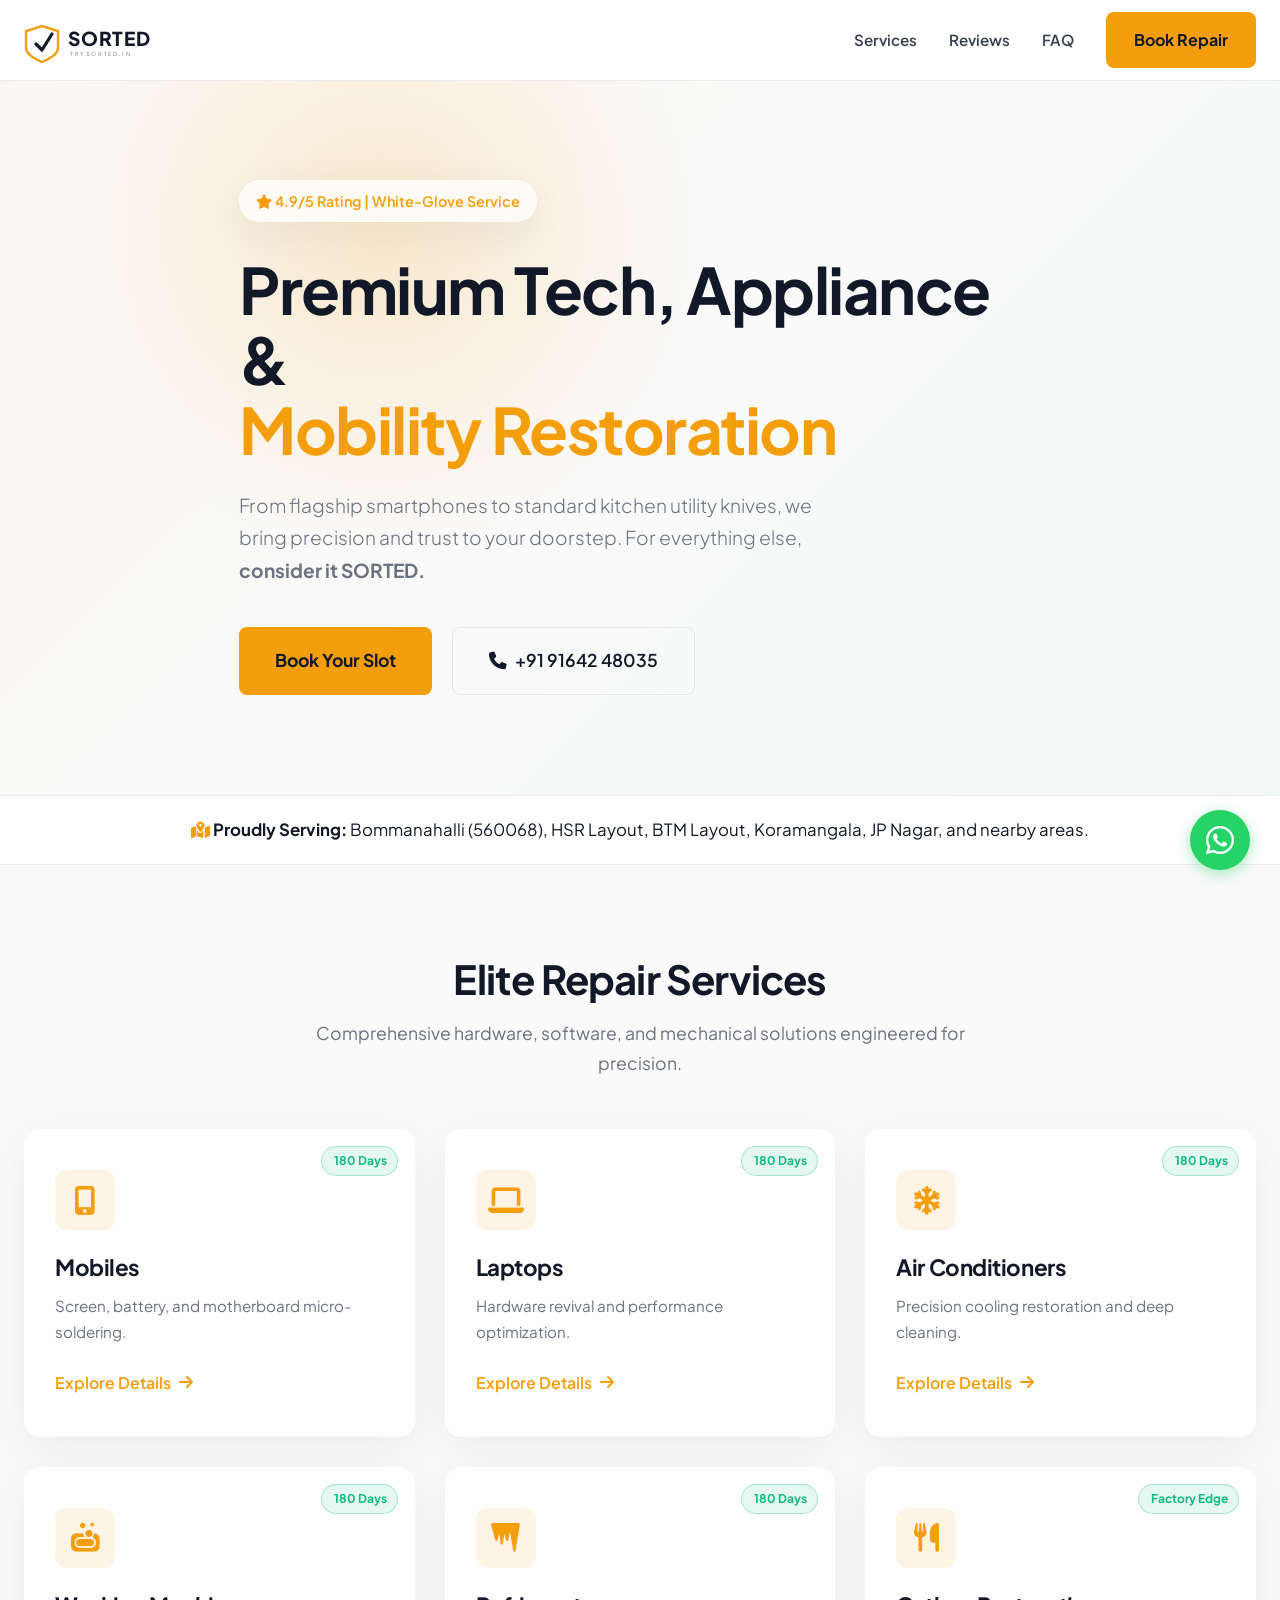
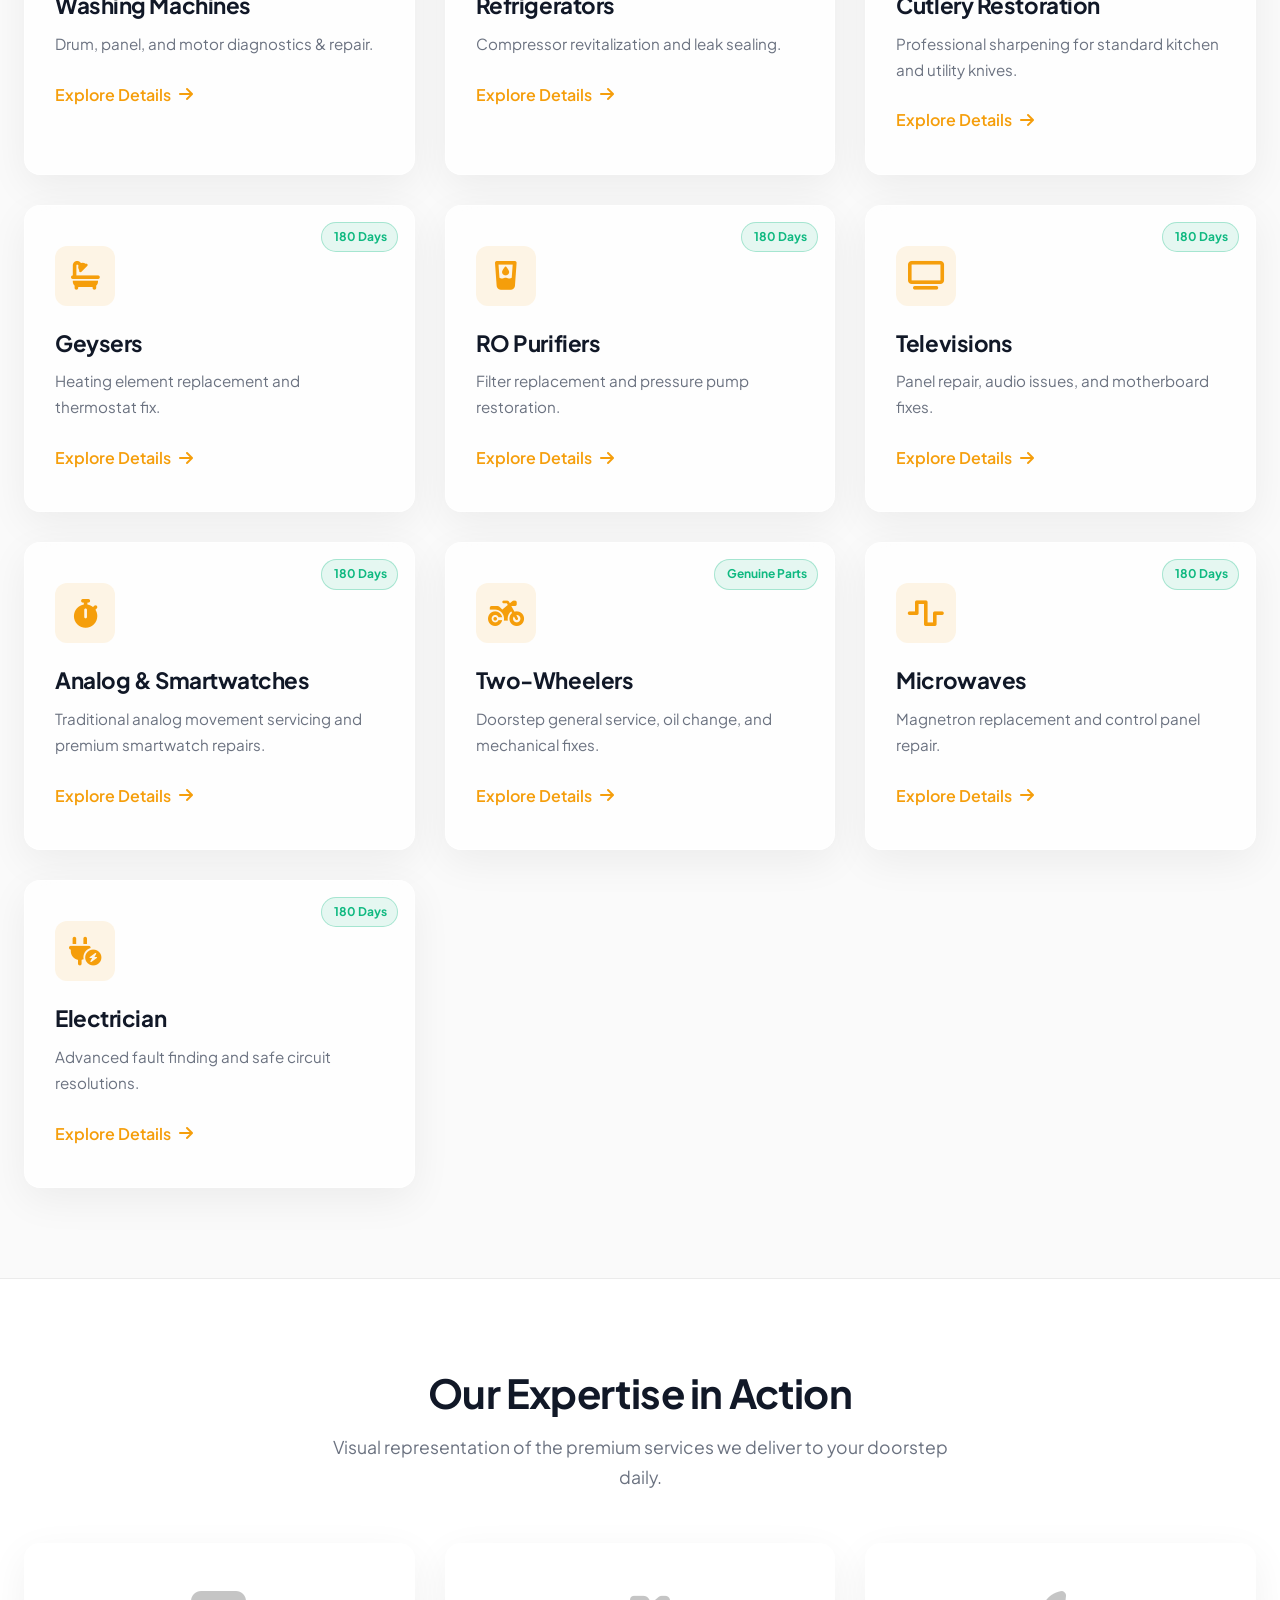
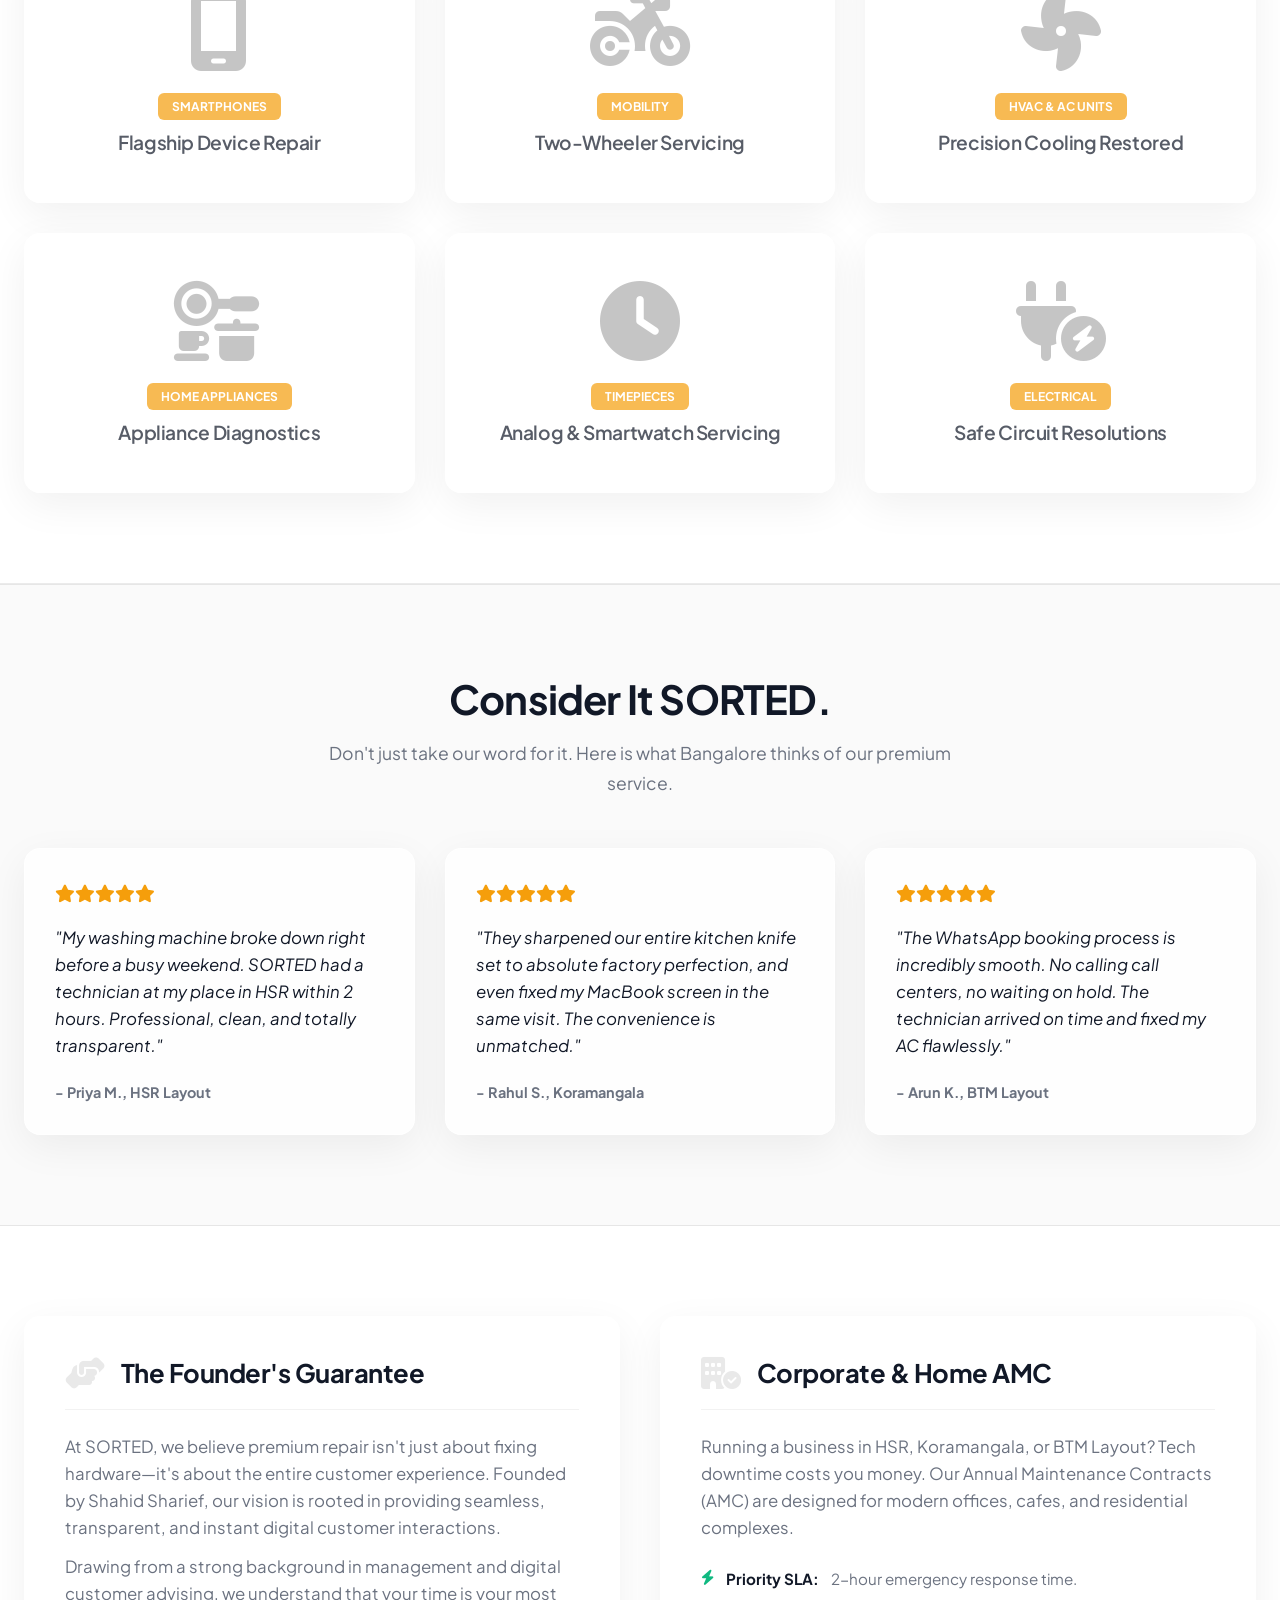
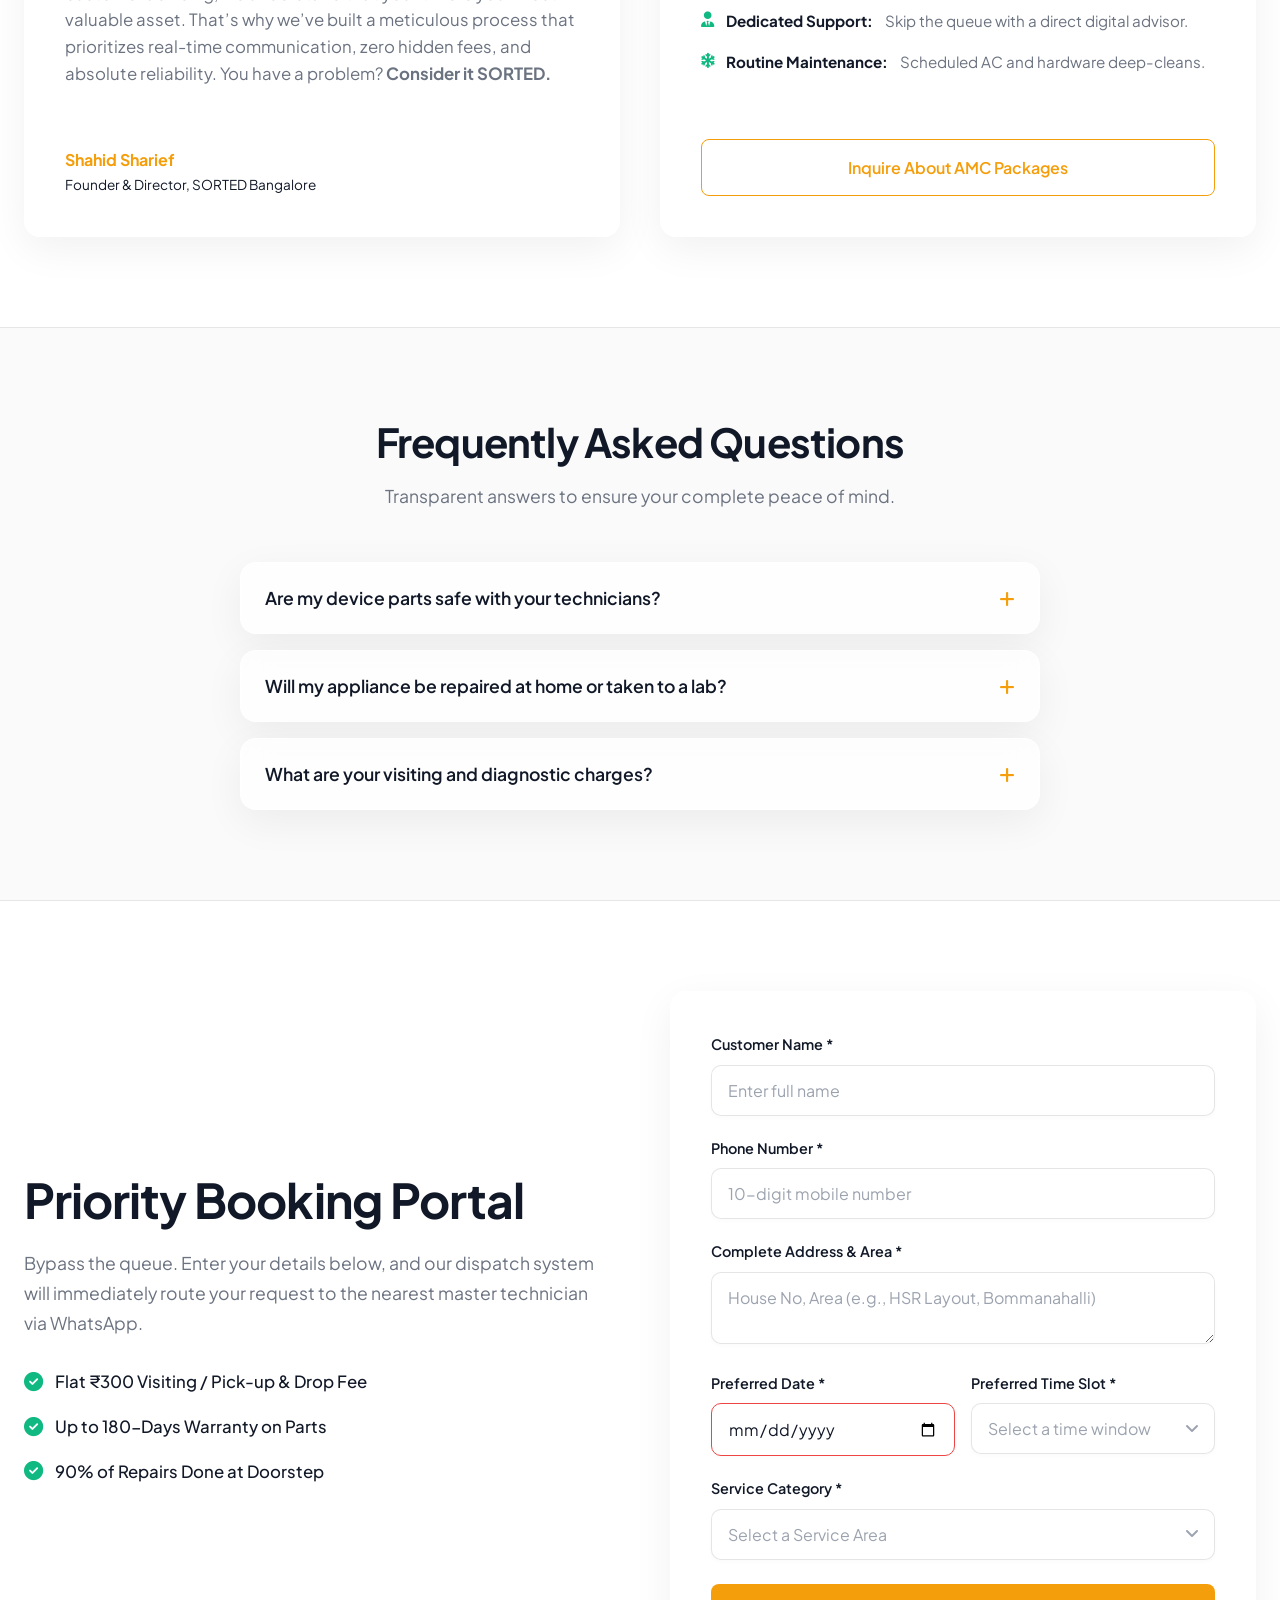
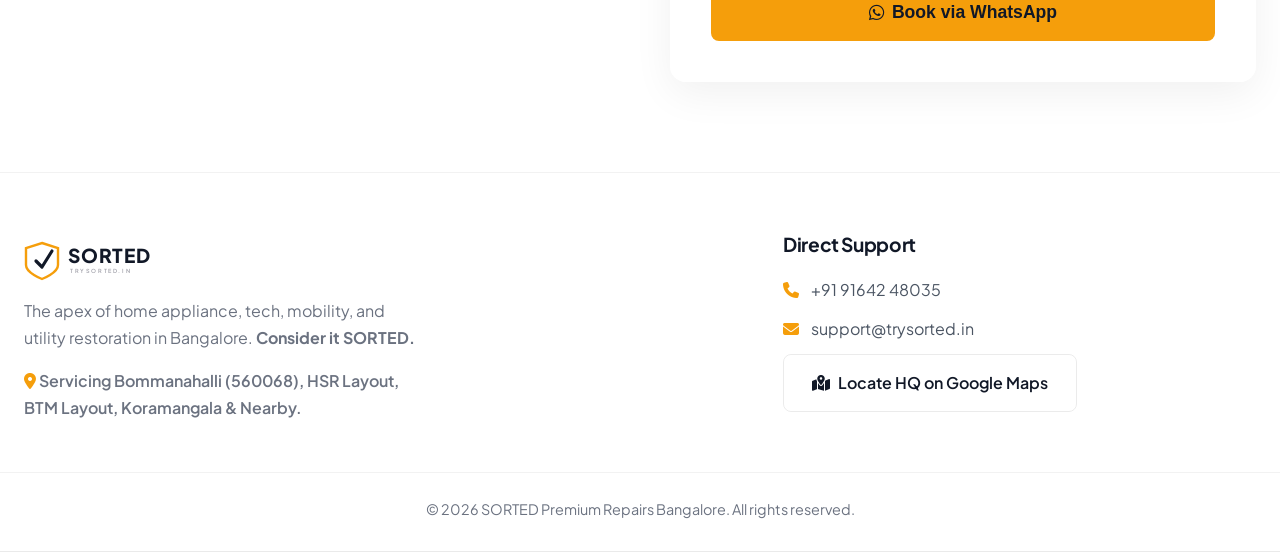
==== commit 903b24cd: "Update index.html" ====
--- a/index.html
+++ b/index.html
@@ -15,6 +15,7 @@
     <noscript><link rel="stylesheet" href="https://cdnjs.cloudflare.com/ajax/libs/font-awesome/6.4.0/css/all.min.css"></noscript>
     
     <link rel="stylesheet" href="style.css">
+    <link rel="icon" type="image/png" href="favicon.png">
 </head>
 <body>
 
--- a/style.css
+++ b/style.css
@@ -1,23 +1,23 @@
 :root {
     /* Premium Editorial Light Theme */
-    --bg-main: #FAFAFA; 
-    --bg-darker: #FFFFFF; 
-    
-    --text-pure: #111827; 
+    --bg-main: #FAFAFA;
+    --bg-darker: #FFFFFF;
+    
+    --text-pure: #111827;
     --text-muted: #6B7280;
     
     /* Original SORTED Amber */
-    --accent-primary: #F59E0B; 
+    --accent-primary: #F59E0B;
     --accent-primary-hover: #D97706;
-    --accent-glow: rgba(245, 158, 11, 0.15);
+    --accent-glow: rgba(245, 158, 11, 0.2);
     
     --badge-premium: #10b981;
     --border-color: rgba(0, 0, 0, 0.08);
     --border-light: rgba(0, 0, 0, 0.05);
     
     /* Light Frosted Glassmorphism */
-    --glass-bg: rgba(255, 255, 255, 0.7);
-    --glass-border: 1px solid rgba(255, 255, 255, 0.5);
+    --glass-bg: rgba(255, 255, 255, 0.75);
+    --glass-border: 1px solid rgba(255, 255, 255, 0.6);
     --glass-shadow: 0 12px 40px 0 rgba(0, 0, 0, 0.06);
     
     --font-main: 'Plus Jakarta Sans', sans-serif;
@@ -27,10 +27,10 @@
 * { margin: 0; padding: 0; box-sizing: border-box; }
 html { scroll-behavior: smooth; }
 body {
-    background-color: var(--bg-main); 
+    background-color: var(--bg-main);
     color: var(--text-pure);
-    font-family: var(--font-main); 
-    line-height: 1.7; 
+    font-family: var(--font-main);
+    line-height: 1.7;
     overflow-x: hidden;
     -webkit-font-smoothing: antialiased;
 }
@@ -98,7 +98,7 @@
     border: var(--glass-border);
     box-shadow: var(--glass-shadow);
     border-radius: 16px;
-    position: relative; 
+    position: relative;
     overflow: hidden;
     transition: var(--transition-smooth);
 }
@@ -109,9 +109,9 @@
     }
 }
 .glass-card:hover {
-    border-color: rgba(245, 158, 11, 0.4); 
+    border-color: rgba(245, 158, 11, 0.4);
     background: #FFFFFF;
-    box-shadow: 0 15px 35px rgba(0,0,0,0.1); 
+    box-shadow: 0 15px 35px rgba(0,0,0,0.1);
 }
 
 /* Animations */
@@ -138,9 +138,35 @@
 .nav-links a:not(.btn-primary) { font-weight: 600; color: #374151 !important; transition: var(--transition-smooth); font-size: 0.95rem; }
 .nav-links a:not(.btn-primary):hover { color: var(--accent-primary) !important; }
 
-/* Hero */
-.hero { position: relative; padding-top: 180px; padding-bottom: 100px; min-height: 85vh; display: flex; align-items: center; overflow: hidden; }
-.hero-glow { position: absolute; top: -20%; left: 10%; width: 60vw; height: 60vw; background: radial-gradient(circle, var(--accent-glow) 0%, transparent 60%); z-index: -1; border-radius: 50%; }
+/* Hero Section with Dynamic Background Animation */
+.hero { 
+    position: relative; 
+    padding-top: 180px; 
+    padding-bottom: 100px; 
+    min-height: 85vh; 
+    display: flex; 
+    align-items: center; 
+    overflow: hidden; 
+    background: linear-gradient(135deg, rgba(245,158,11,0.03) 0%, rgba(250,250,250,1) 50%, rgba(16,185,129,0.03) 100%);
+}
+
+.hero-glow { 
+    position: absolute; 
+    top: -10%; 
+    left: 5%; 
+    width: 50vw; 
+    height: 50vw; 
+    background: radial-gradient(circle, rgba(245, 158, 11, 0.18) 0%, rgba(255,255,255,0) 70%); 
+    z-index: 0; 
+    border-radius: 50%; 
+    animation: heroOrbFloat 8s ease-in-out infinite alternate;
+}
+
+@keyframes heroOrbFloat {
+    0% { transform: translateY(0px) scale(1); }
+    100% { transform: translateY(30px) scale(1.1); }
+}
+
 .hero-content { max-width: 850px; position: relative; z-index: 1; }
 .trust-badge { display: inline-block; padding: 8px 16px; border-radius: 30px !important; font-size: 0.9rem; font-weight: 600; margin-bottom: 24px; color: var(--accent-primary); }
 .hero h1 { font-size: 4rem; margin-bottom: 24px; letter-spacing: -1.5px; line-height: 1.1; }
@@ -152,9 +178,9 @@
 .area-banner { padding: 20px 0; font-size: 1.05rem; border-radius: 0 !important; }
 
 /* Sections */
-.section { padding: 100px 0; }
+.section { padding: 90px 0; }
 .bg-darker { background-color: var(--bg-darker); }
-.section-header { text-align: center; margin-bottom: 60px; }
+.section-header { text-align: center; margin-bottom: 50px; }
 .section-header h2 { font-size: 2.5rem; margin-bottom: 16px; }
 .section-header p { color: var(--text-muted); font-size: 1.1rem; max-width: 650px; margin: 0 auto; }
 
@@ -167,9 +193,9 @@
     border: 1px solid rgba(16, 185, 129, 0.3); padding: 4px 10px;
     border-radius: 20px; font-size: 0.75rem; font-weight: 700;
 }
-.icon-wrapper { 
-    width: 60px; height: 60px; background: rgba(245, 158, 11, 0.1); 
-    border-radius: 12px; display: flex; align-items: center; justify-content: center; 
+.icon-wrapper {
+    width: 60px; height: 60px; background: rgba(245, 158, 11, 0.1);
+    border-radius: 12px; display: flex; align-items: center; justify-content: center;
     margin-bottom: 24px; transition: var(--transition-smooth);
 }
 .service-icon { font-size: 1.8rem; color: var(--accent-primary); transition: all 0.5s cubic-bezier(0.16, 1, 0.3, 1); }
@@ -185,7 +211,7 @@
 .review-text { font-size: 1.05rem; color: var(--text-pure); font-style: italic; margin-bottom: 20px; line-height: 1.6; flex-grow: 1; }
 .reviewer-name { font-weight: 700; color: var(--text-muted); font-size: 0.9rem; }
 
-/* Gallery Icons (RESTORED) */
+/* Gallery Icons Grid */
 .gallery-grid { display: grid; grid-template-columns: repeat(auto-fit, minmax(320px, 1fr)); gap: 30px; margin-top: 40px; }
 .gallery-item { height: 260px; display: flex; align-items: center; justify-content: center; text-align: center; }
 .icon-showcase { display: flex; flex-direction: column; align-items: center; gap: 20px; width: 100%; height: 100%; justify-content: center; }
@@ -201,7 +227,6 @@
     transform: scale(1.1) translateY(-5px);
 }
 .gallery-item:hover .showcase-content { opacity: 1; transform: translateY(5px); }
-
 
 /* Corporate AMC & Founder */
 .about-amc-wrapper { display: grid; grid-template-columns: 1fr 1fr; gap: 40px; }
@@ -293,15 +318,16 @@
 .btn-mobile-call { background-color: var(--accent-primary); color: #111827 !important; }
 .btn-mobile-wa { background-color: #25D366; color: white !important; }
 
-/* Responsive Mobile Layout */
+/* Responsive Mobile Layout & Horizontal Swipes */
 @media (max-width: 992px) {
-    .booking-wrapper, .about-amc-wrapper { grid-template-columns: 1fr; gap: 40px; }
+    .booking-wrapper { grid-template-columns: 1fr; gap: 40px; }
     .booking-content { text-align: center; }
     .booking-perks { display: inline-block; text-align: left; }
     .footer-content { grid-template-columns: 1fr; gap: 40px; text-align: center; }
     .footer-brand p { margin: 16px auto; }
     .footer-contact p { justify-content: center; }
 }
+
 @media (max-width: 768px) {
     .nav-links { display: none; }
     .hero { padding-top: 120px; text-align: center; min-height: auto; }
@@ -314,6 +340,75 @@
     .form-row { grid-template-columns: 1fr; gap: 0; }
     .booking-form-container { padding: 24px; }
     .modal-content { padding: 24px 16px; }
+    
+    /* --- 1. SERVICES HORIZONTAL SWIPE WITH PEEK & SNAP --- */
+    .services-grid {
+        display: flex !important;
+        flex-direction: row !important;
+        flex-wrap: nowrap !important;
+        overflow-x: auto;
+        gap: 16px;
+        padding: 5px 20px 20px 20px;
+        scroll-snap-type: x mandatory;
+        -webkit-overflow-scrolling: touch;
+        scrollbar-width: none; 
+    }
+    
+    .services-grid::-webkit-scrollbar { display: none; }
+
+    .services-grid > .service-card {
+        min-width: 82% !important;
+        max-width: 82% !important;
+        scroll-snap-align: start;
+        flex-shrink: 0;
+    }
+
+    /* --- 2. EXPERTISE IN ACTION GALLERY HORIZONTAL SWIPE --- */
+    .gallery-grid {
+        display: flex !important;
+        flex-direction: row !important;
+        flex-wrap: nowrap !important;
+        overflow-x: auto;
+        gap: 16px;
+        padding: 5px 20px 20px 20px;
+        scroll-snap-type: x mandatory;
+        -webkit-overflow-scrolling: touch;
+        scrollbar-width: none;
+    }
+
+    .gallery-grid::-webkit-scrollbar { display: none; }
+
+    .gallery-grid > .gallery-item {
+        min-width: 82% !important;
+        max-width: 82% !important;
+        height: 240px;
+        scroll-snap-align: start;
+        flex-shrink: 0;
+    }
+
+    /* --- 3. FOUNDER & AMC SECTION: FULL-SIZE READABLE CARDS (SWIPEABLE) --- */
+    .about-amc-wrapper {
+        display: flex !important;
+        flex-direction: row !important;
+        flex-wrap: nowrap !important;
+        overflow-x: auto;
+        gap: 16px;
+        padding: 5px 20px 20px 20px;
+        scroll-snap-type: x mandatory;
+        -webkit-overflow-scrolling: touch;
+        scrollbar-width: none;
+    }
+
+    .about-amc-wrapper::-webkit-scrollbar { display: none; }
+
+    .about-amc-wrapper > .founder-card,
+    .about-amc-wrapper > .amc-card {
+        min-width: 88% !important;
+        max-width: 88% !important;
+        scroll-snap-align: start;
+        flex-shrink: 0;
+        padding: 28px 24px; /* Keeps text completely normal size and fully readable */
+    }
 }
 
 /* PREMIUM MICRO-INTERACTIONS */
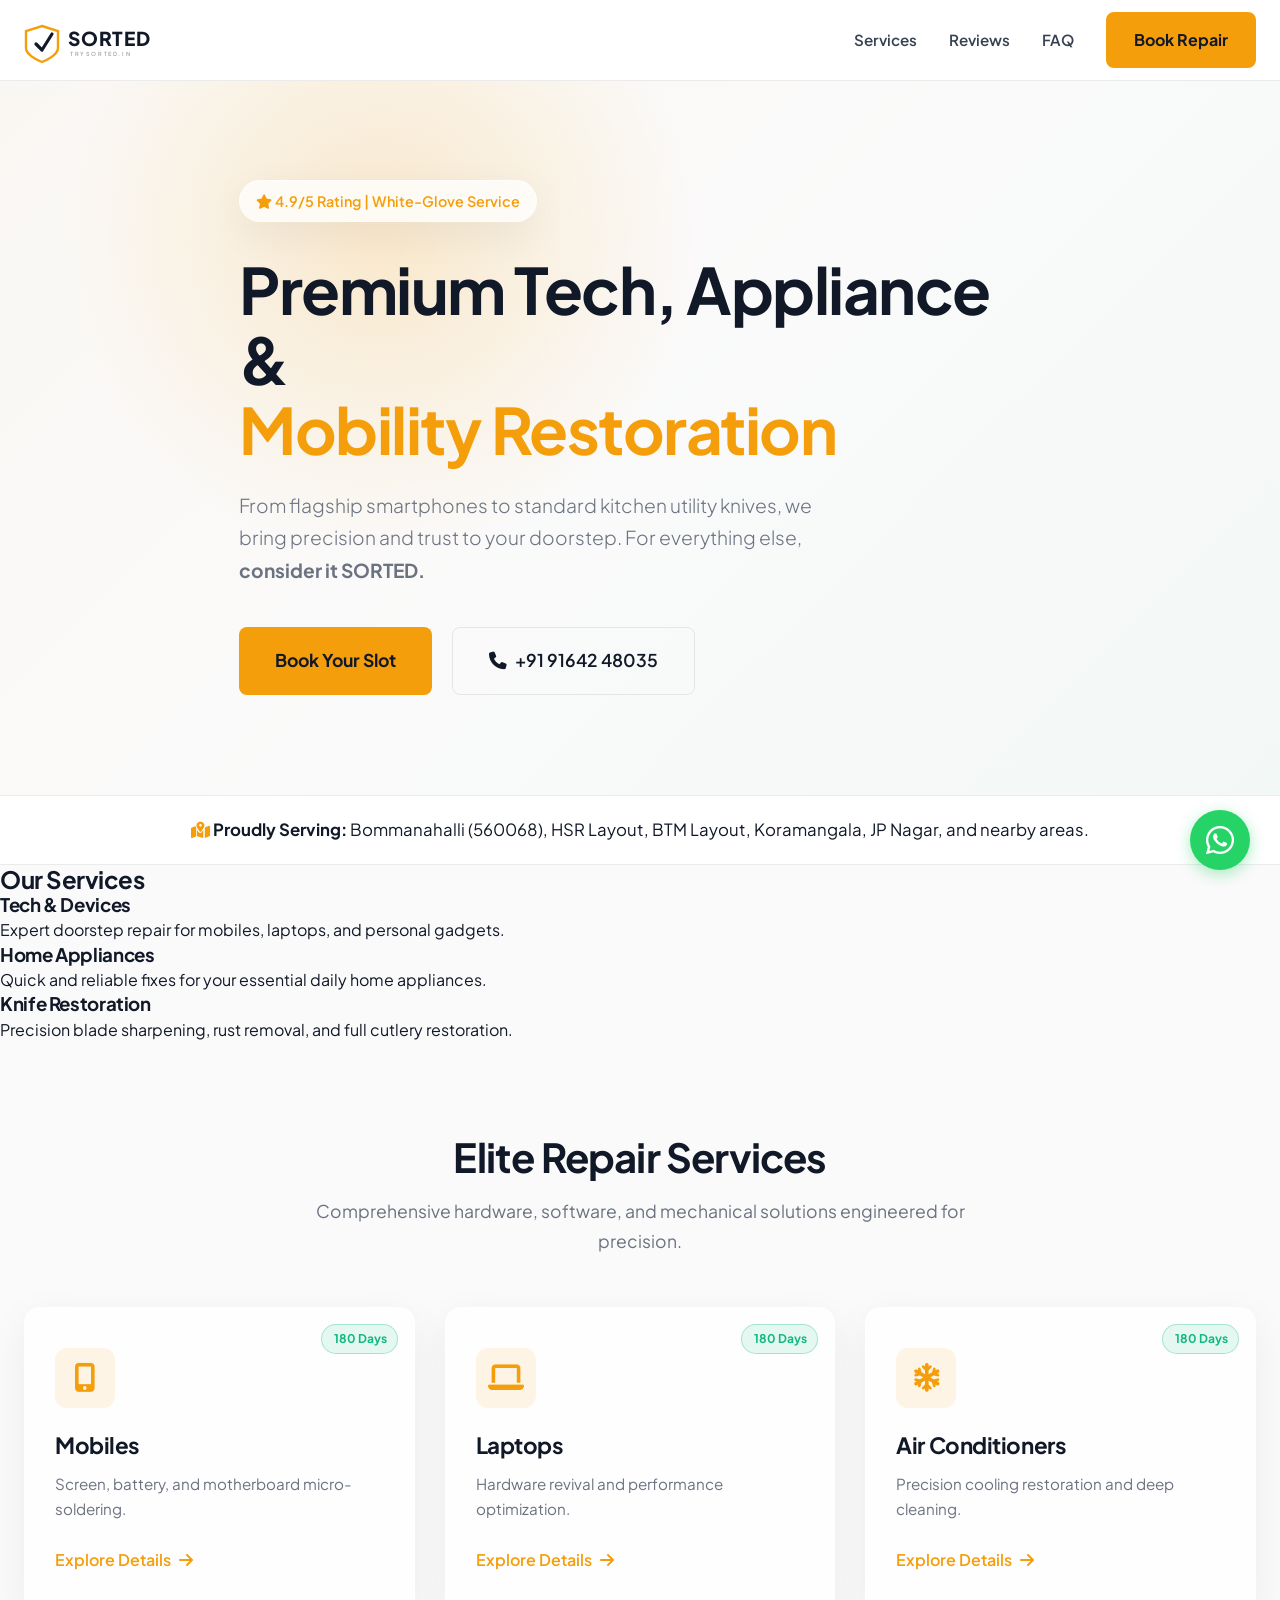
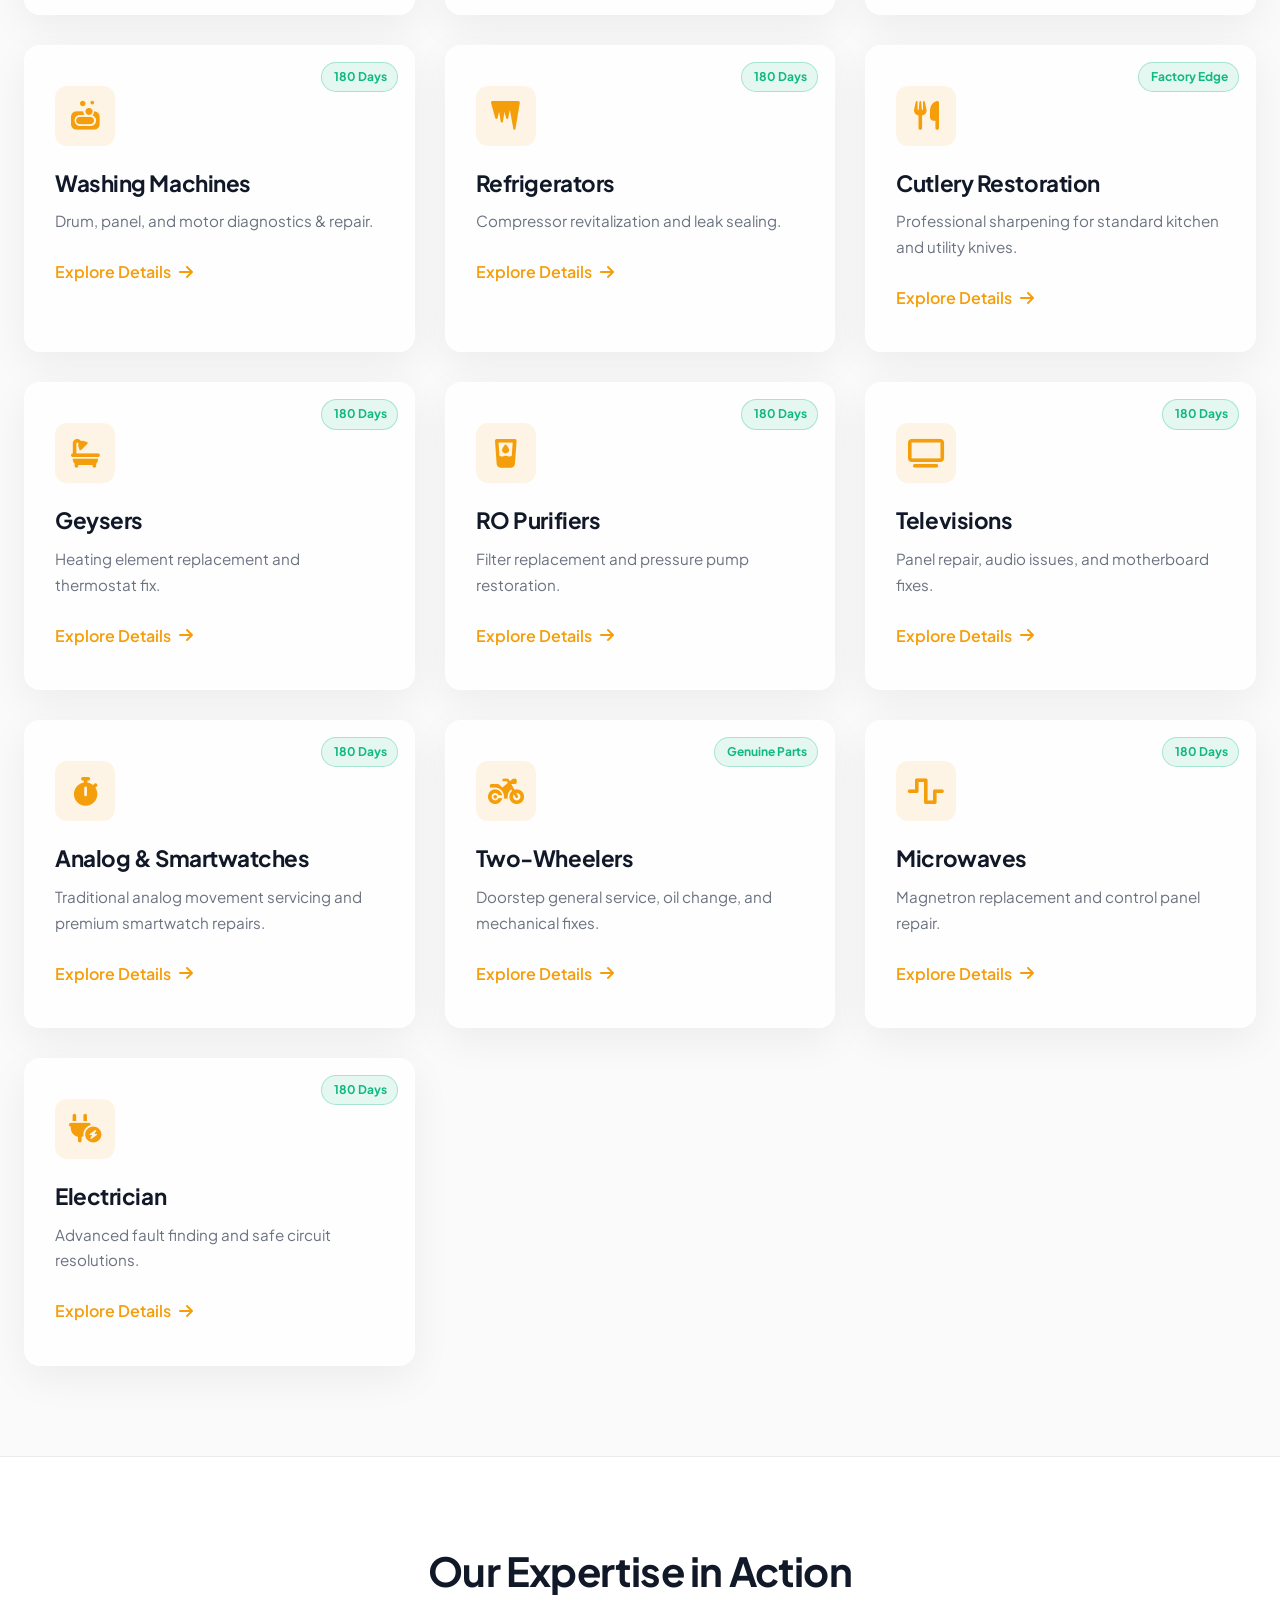
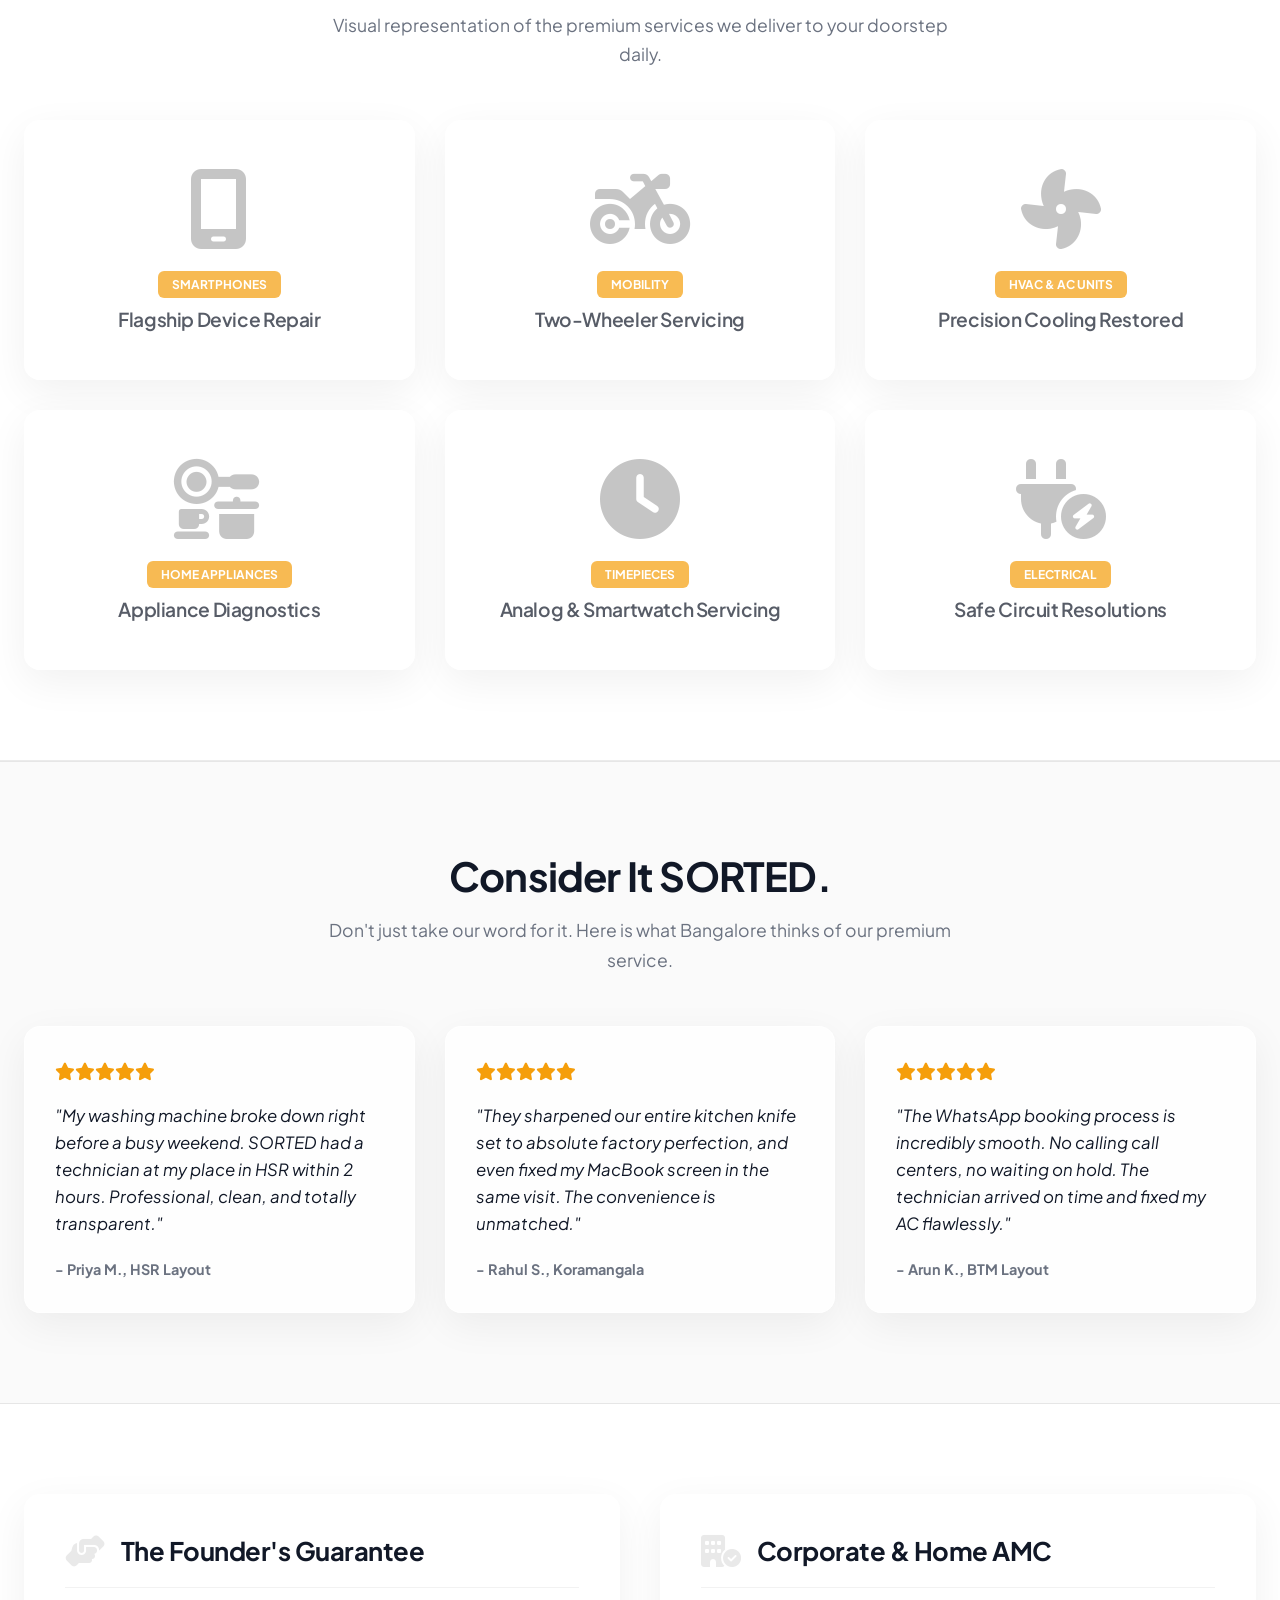
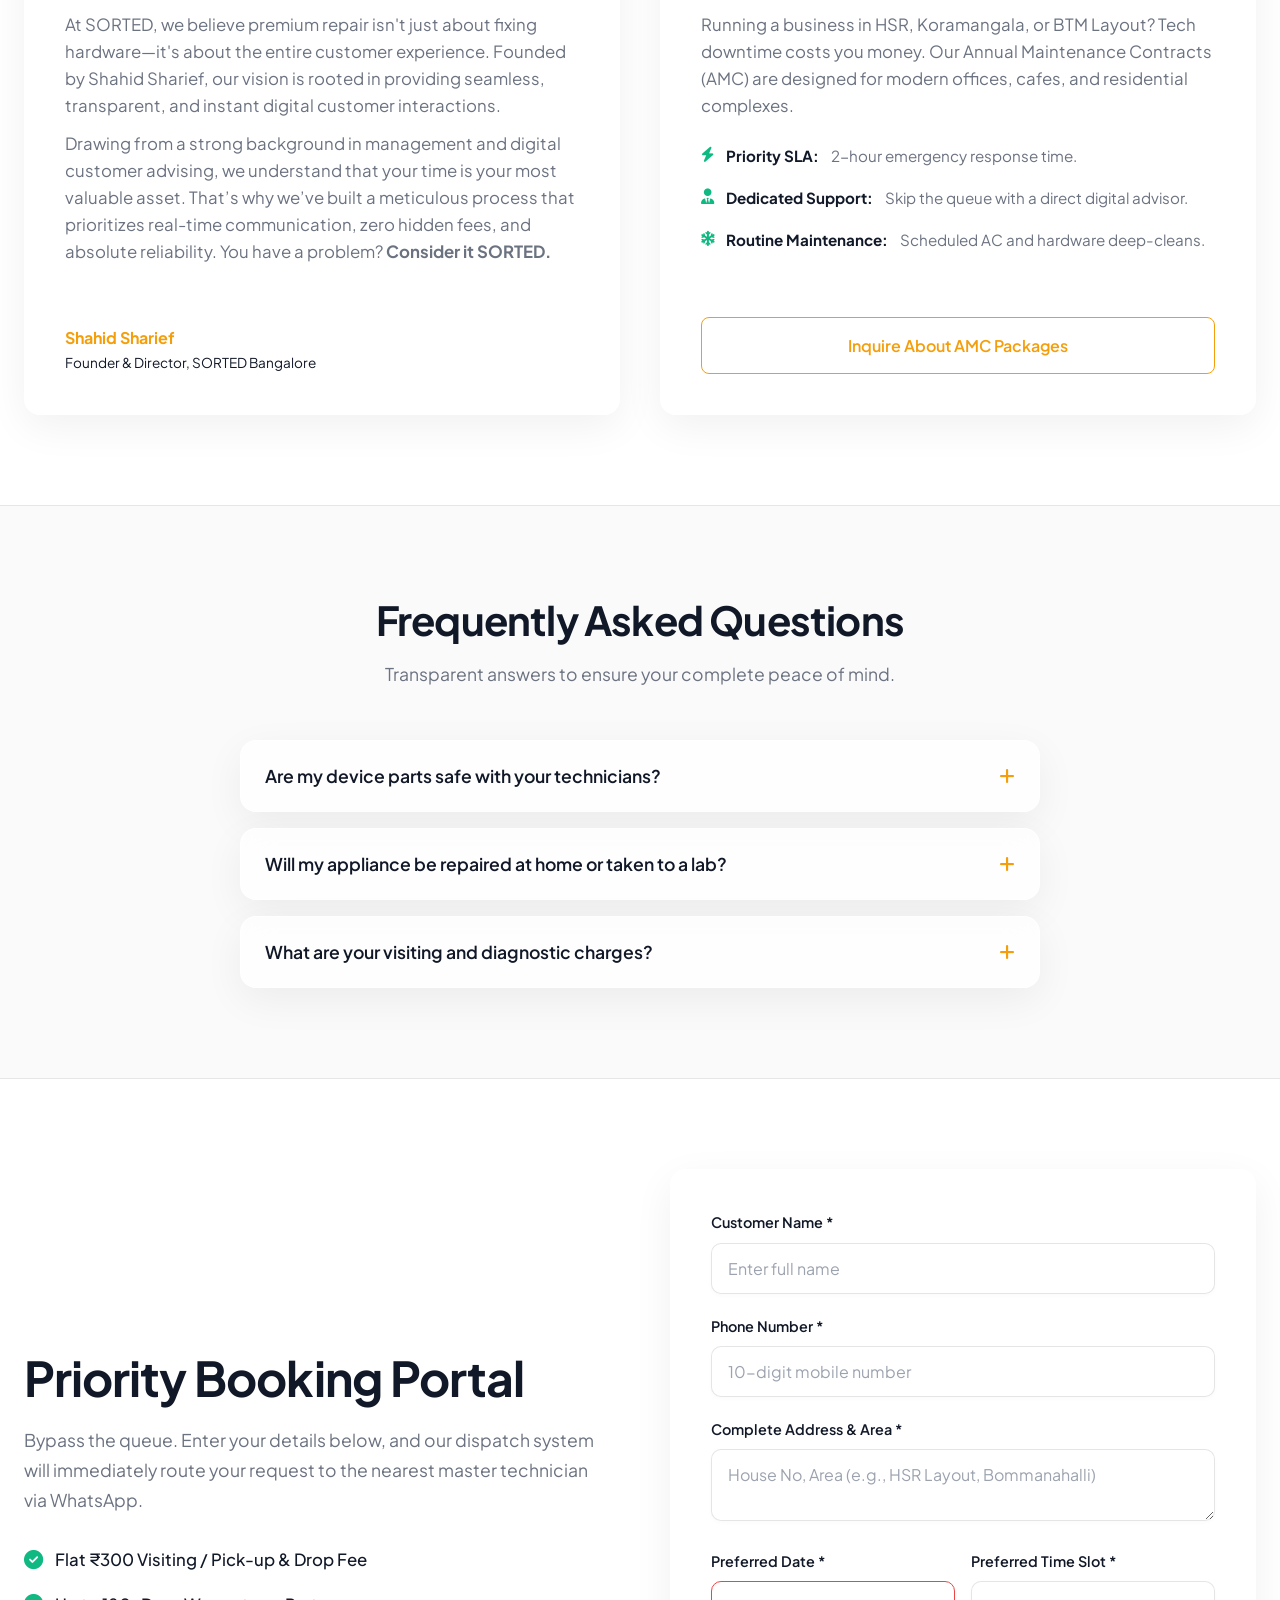
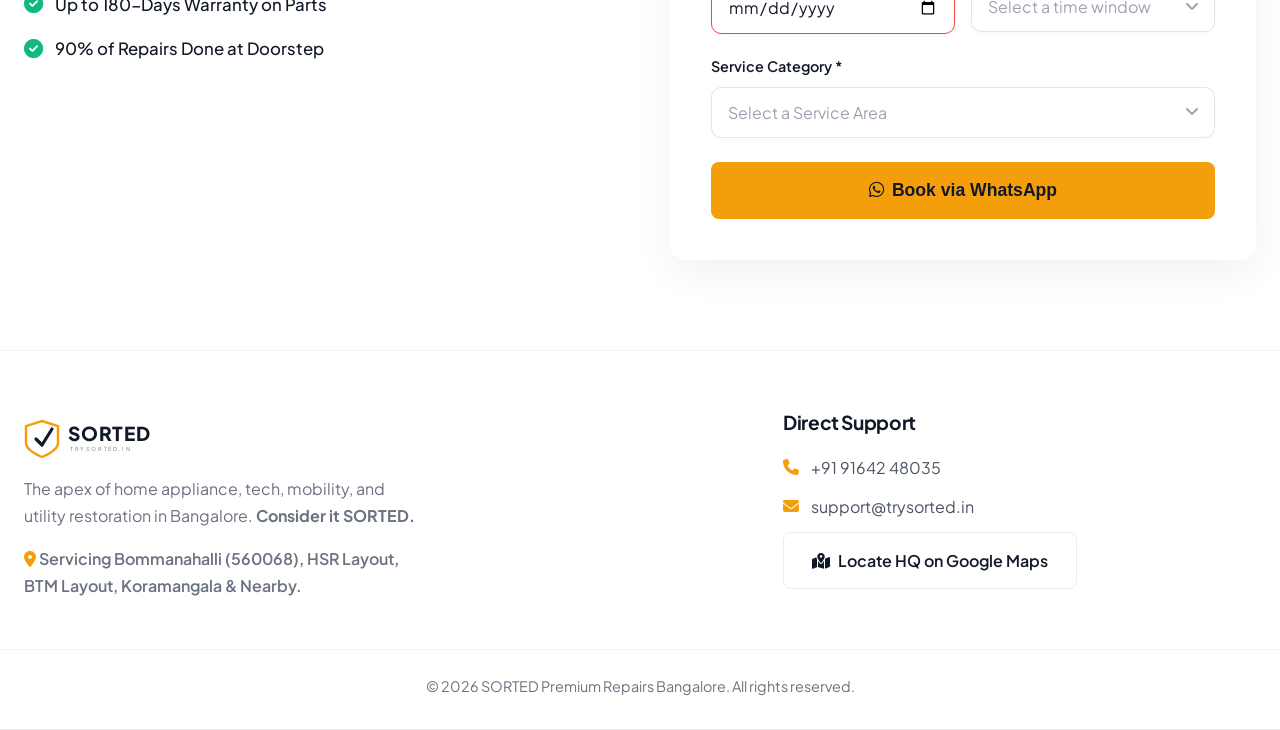
==== commit d7e10ee2: "Update index.html" ====
--- a/index.html
+++ b/index.html
@@ -67,6 +67,32 @@
             <p><i class="fa-solid fa-map-location-dot text-accent"></i> <strong>Proudly Serving:</strong> Bommanahalli (560068), HSR Layout, BTM Layout, Koramangala, JP Nagar, and nearby areas.</p>
         </div>
     </div>
+<!-- SORTED HORIZONTAL SWIPE CAROUSEL -->
+<div class="carousel-container">
+  <h2 class="carousel-title">Our Services</h2>
+  
+  <div class="carousel-track">
+    <!-- Card 1 -->
+    <div class="carousel-card">
+      <h3>Tech & Devices</h3>
+      <p>Expert doorstep repair for mobiles, laptops, and personal gadgets.</p>
+    </div>
+    
+    <!-- Card 2 -->
+    <div class="carousel-card">
+      <h3>Home Appliances</h3>
+      <p>Quick and reliable fixes for your essential daily home appliances.</p>
+    </div>
+    
+    <!-- Card 3 -->
+    <div class="carousel-card">
+      <h3>Knife Restoration</h3>
+      <p>Precision blade sharpening, rust removal, and full cutlery restoration.</p>
+    </div>
+  </div>
+</div>
+<!-- END CAROUSEL -->
+
 
     <section id="services" class="section">
         <div class="container">
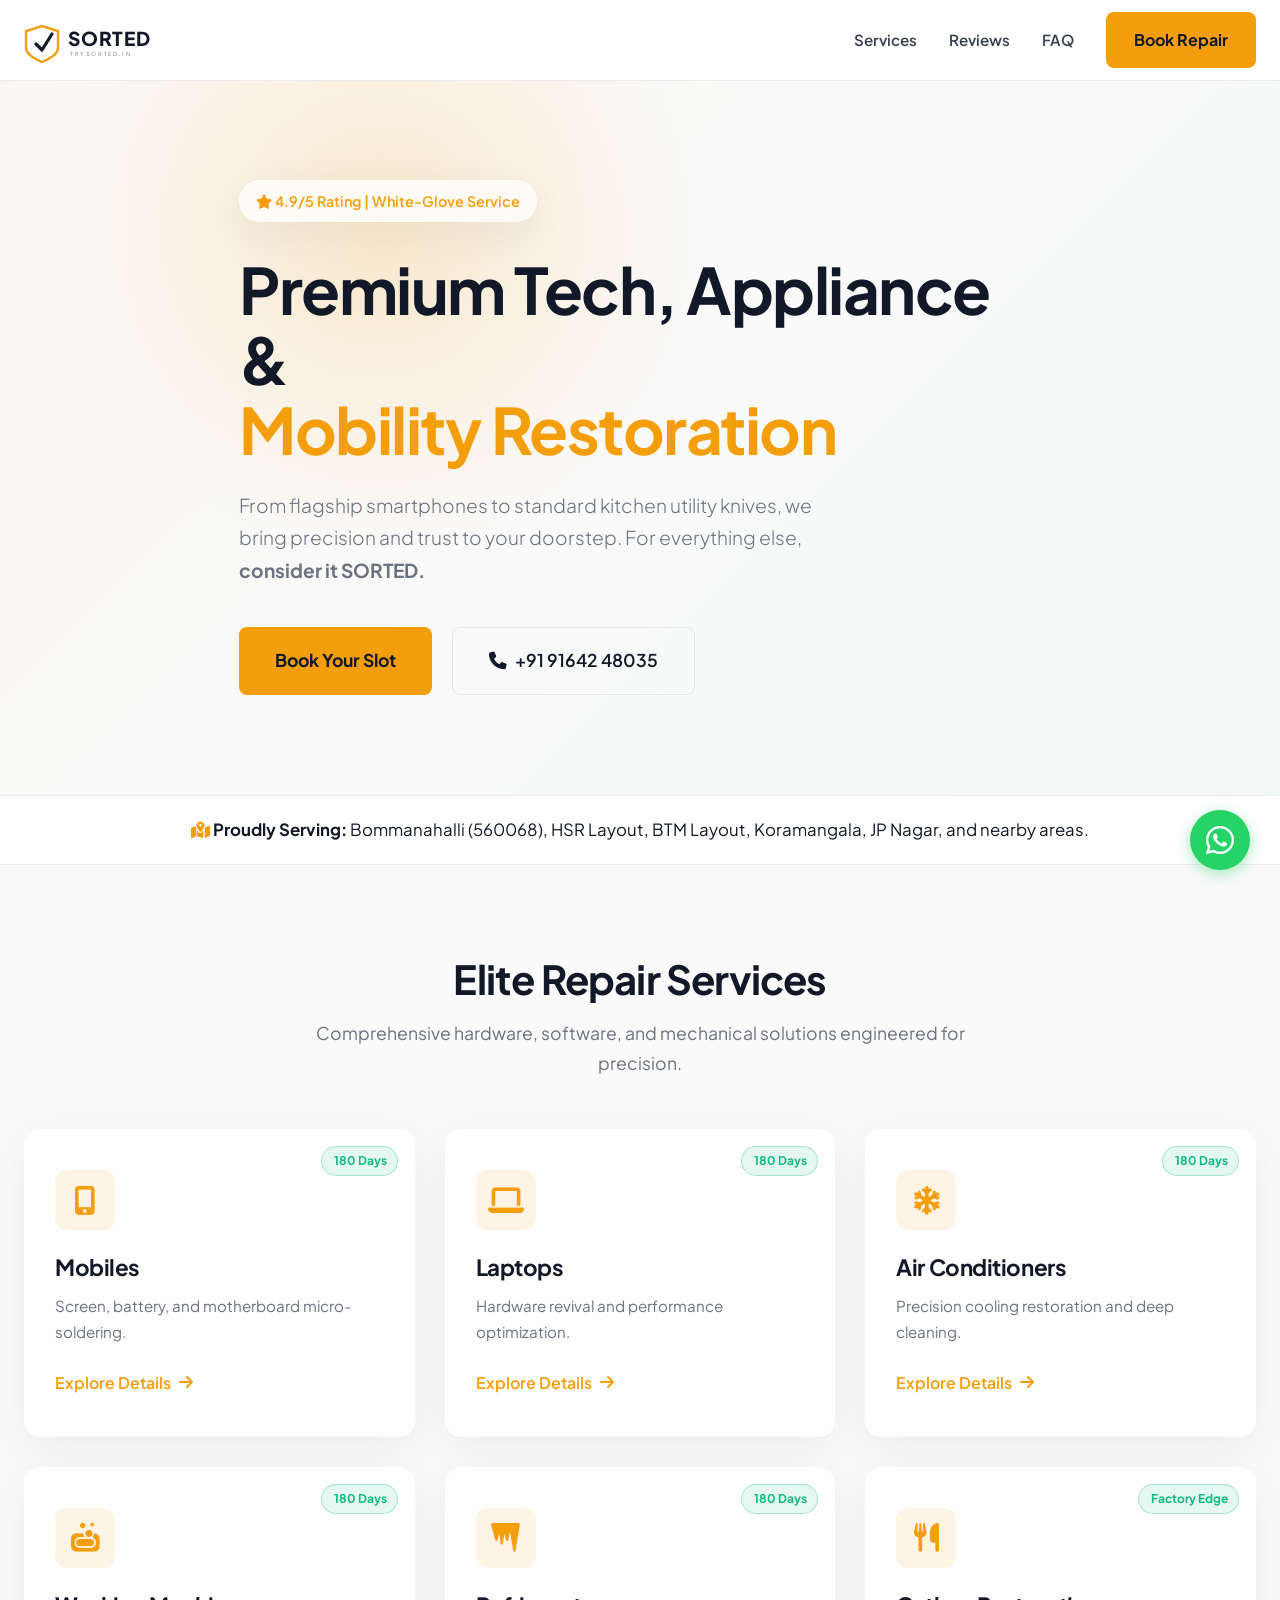
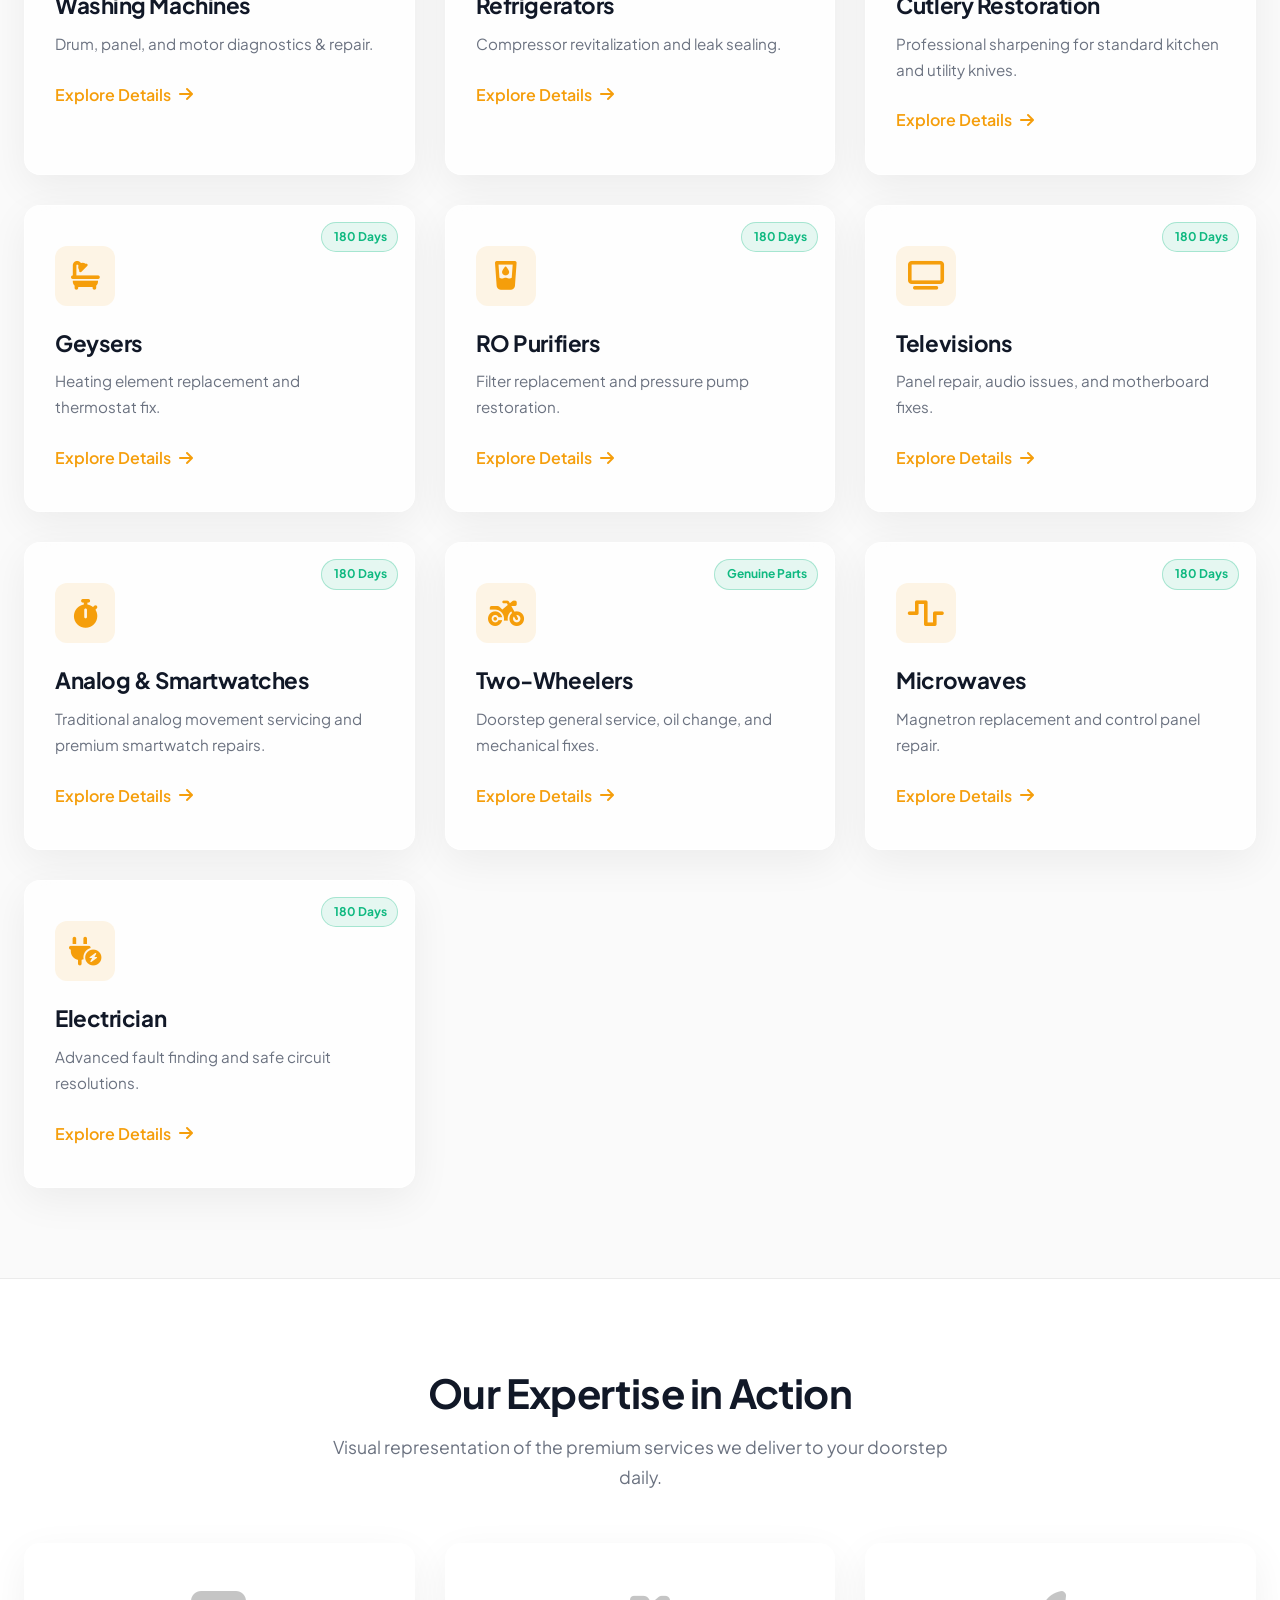
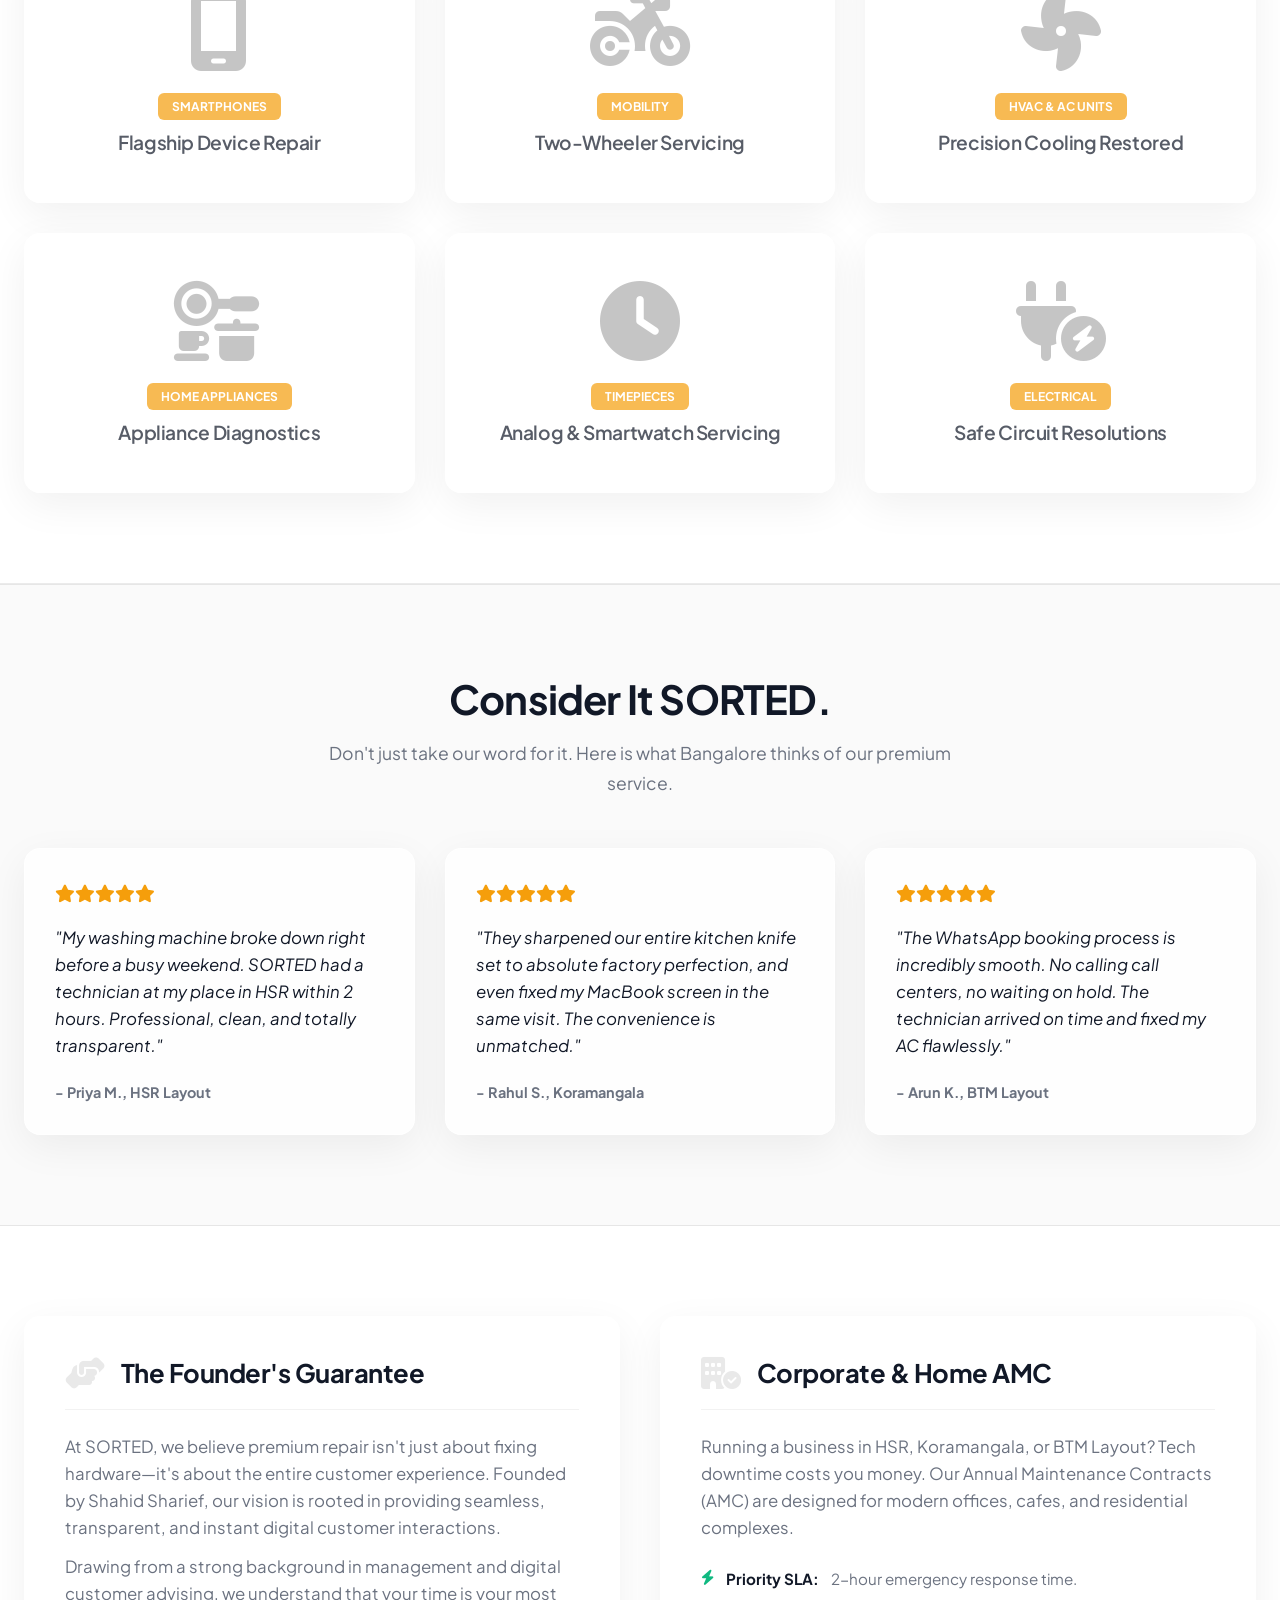
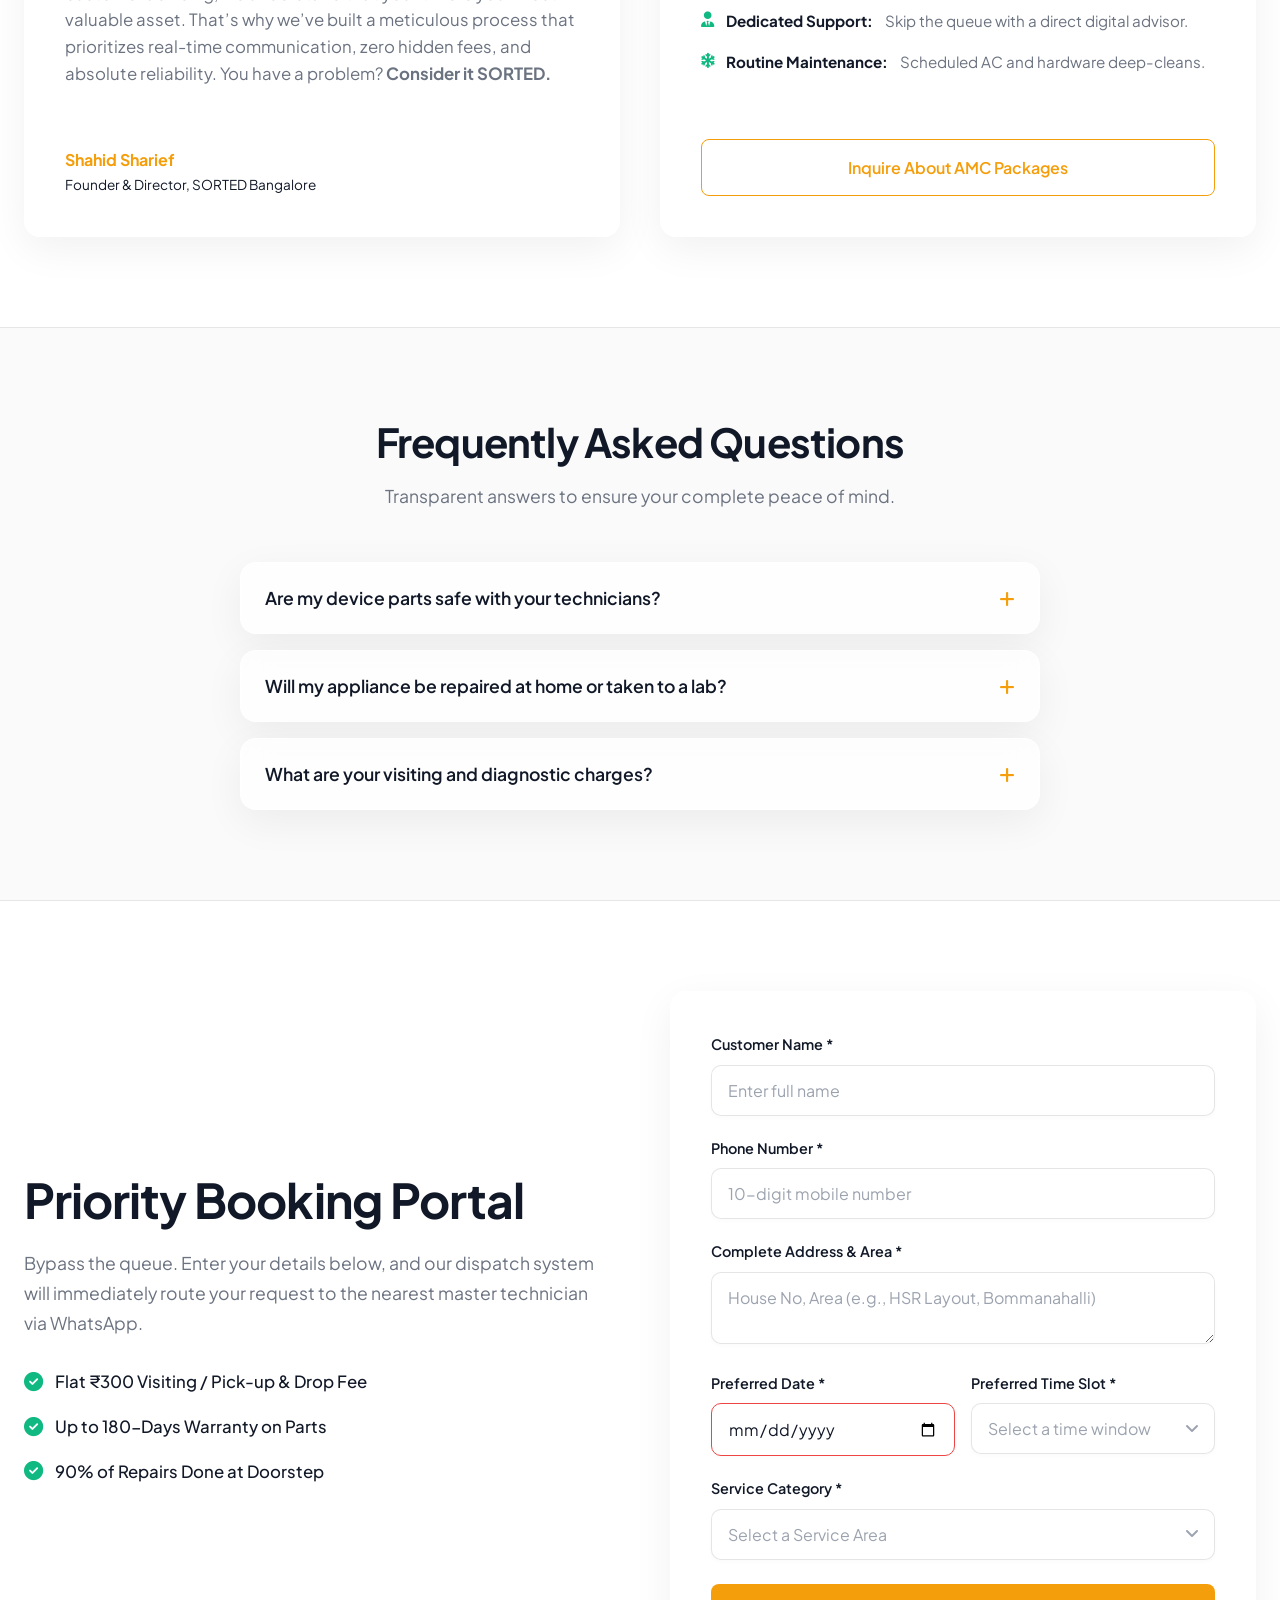
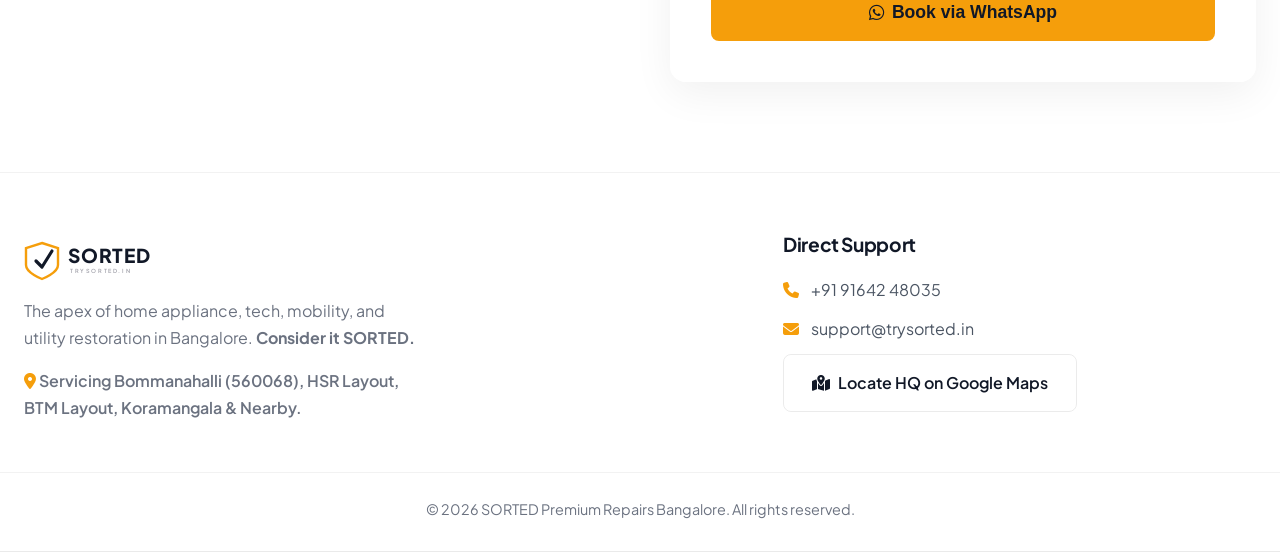
==== commit d74641bd: "Update index.html" ====
--- a/index.html
+++ b/index.html
@@ -67,33 +67,7 @@
             <p><i class="fa-solid fa-map-location-dot text-accent"></i> <strong>Proudly Serving:</strong> Bommanahalli (560068), HSR Layout, BTM Layout, Koramangala, JP Nagar, and nearby areas.</p>
         </div>
     </div>
-<!-- SORTED HORIZONTAL SWIPE CAROUSEL -->
-<div class="carousel-container">
-  <h2 class="carousel-title">Our Services</h2>
-  
-  <div class="carousel-track">
-    <!-- Card 1 -->
-    <div class="carousel-card">
-      <h3>Tech & Devices</h3>
-      <p>Expert doorstep repair for mobiles, laptops, and personal gadgets.</p>
-    </div>
     
-    <!-- Card 2 -->
-    <div class="carousel-card">
-      <h3>Home Appliances</h3>
-      <p>Quick and reliable fixes for your essential daily home appliances.</p>
-    </div>
-    
-    <!-- Card 3 -->
-    <div class="carousel-card">
-      <h3>Knife Restoration</h3>
-      <p>Precision blade sharpening, rust removal, and full cutlery restoration.</p>
-    </div>
-  </div>
-</div>
-<!-- END CAROUSEL -->
-
-
     <section id="services" class="section">
         <div class="container">
             <div class="section-header reveal">
--- a/style.css
+++ b/style.css
@@ -418,4 +418,70 @@
 ::-webkit-scrollbar-track { background: var(--bg-main); }
 ::-webkit-scrollbar-thumb { background: #CBD5E1; border-radius: 10px; }
 ::-webkit-scrollbar-thumb:hover { background: var(--accent-primary); }
-
+/* =========================================
+   SORTED HORIZONTAL CAROUSEL STYLES
+   ========================================= */
+.carousel-container {
+  padding: 20px 0;
+  margin-bottom: 20px;
+}
+
+.carousel-title {
+  padding-left: 20px;
+  margin-bottom: 15px;
+  font-size: 1.5rem;
+  color: #111;
+}
+
+.carousel-track {
+  display: flex;
+  gap: 15px;
+  overflow-x: auto;
+  padding: 0 20px 20px 20px;
+  scroll-snap-type: x mandatory;
+  /* Hides the ugly scrollbar for a clean app look */
+  scrollbar-width: none; 
+  -ms-overflow-style: none;
+}
+
+.carousel-track::-webkit-scrollbar {
+  display: none;
+}
+
+.carousel-card {
+  flex: 0 0 85%; /* This 85% creates the perfect PEEK effect! */
+  background-color: #ffffff;
+  border: 1px solid #eaeaea;
+  border-radius: 16px;
+  padding: 24px;
+  scroll-snap-align: center; /* Snaps the card perfectly to the middle */
+  box-shadow: 0 4px 10px rgba(0,0,0,0.04);
+}
+
+.carousel-card h3 {
+  margin-top: 0;
+  margin-bottom: 8px;
+  color: #111;
+}
+
+.carousel-card p {
+  margin: 0;
+  color: #555;
+  line-height: 1.5;
+}
+/* =========================================
+   DESKTOP/LAPTOP VIEW (Grid instead of swipe)
+   ========================================= */
+@media (min-width: 768px) {
+  .carousel-track {
+    justify-content: center; /* Centers the cards on a big screen */
+    overflow-x: visible; /* Removes the scrolling behavior */
+  }
+  
+  .carousel-card {
+    flex: 0 0 30%; /* Makes each card take up exactly one-third of the row */
+    max-width: 350px; /* Stops the cards from getting too stretched out */
+  }
+}
+
+
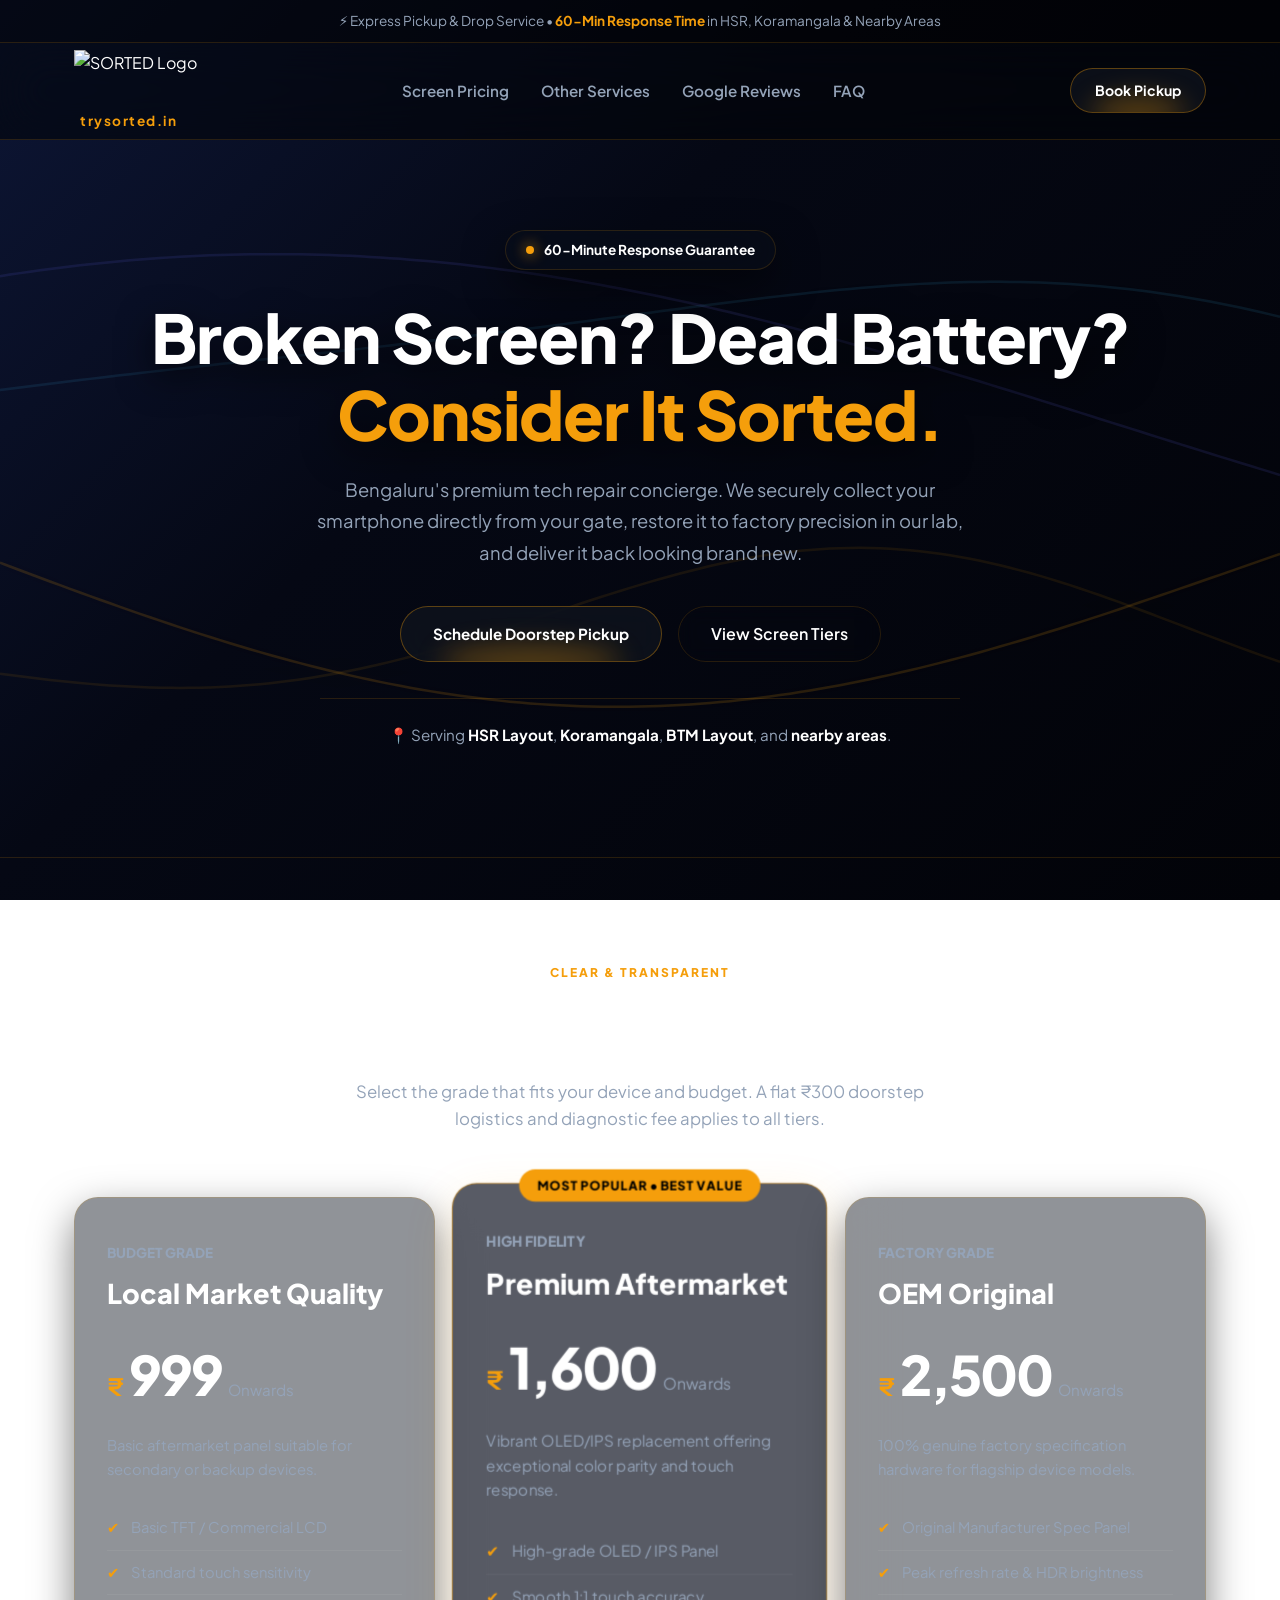
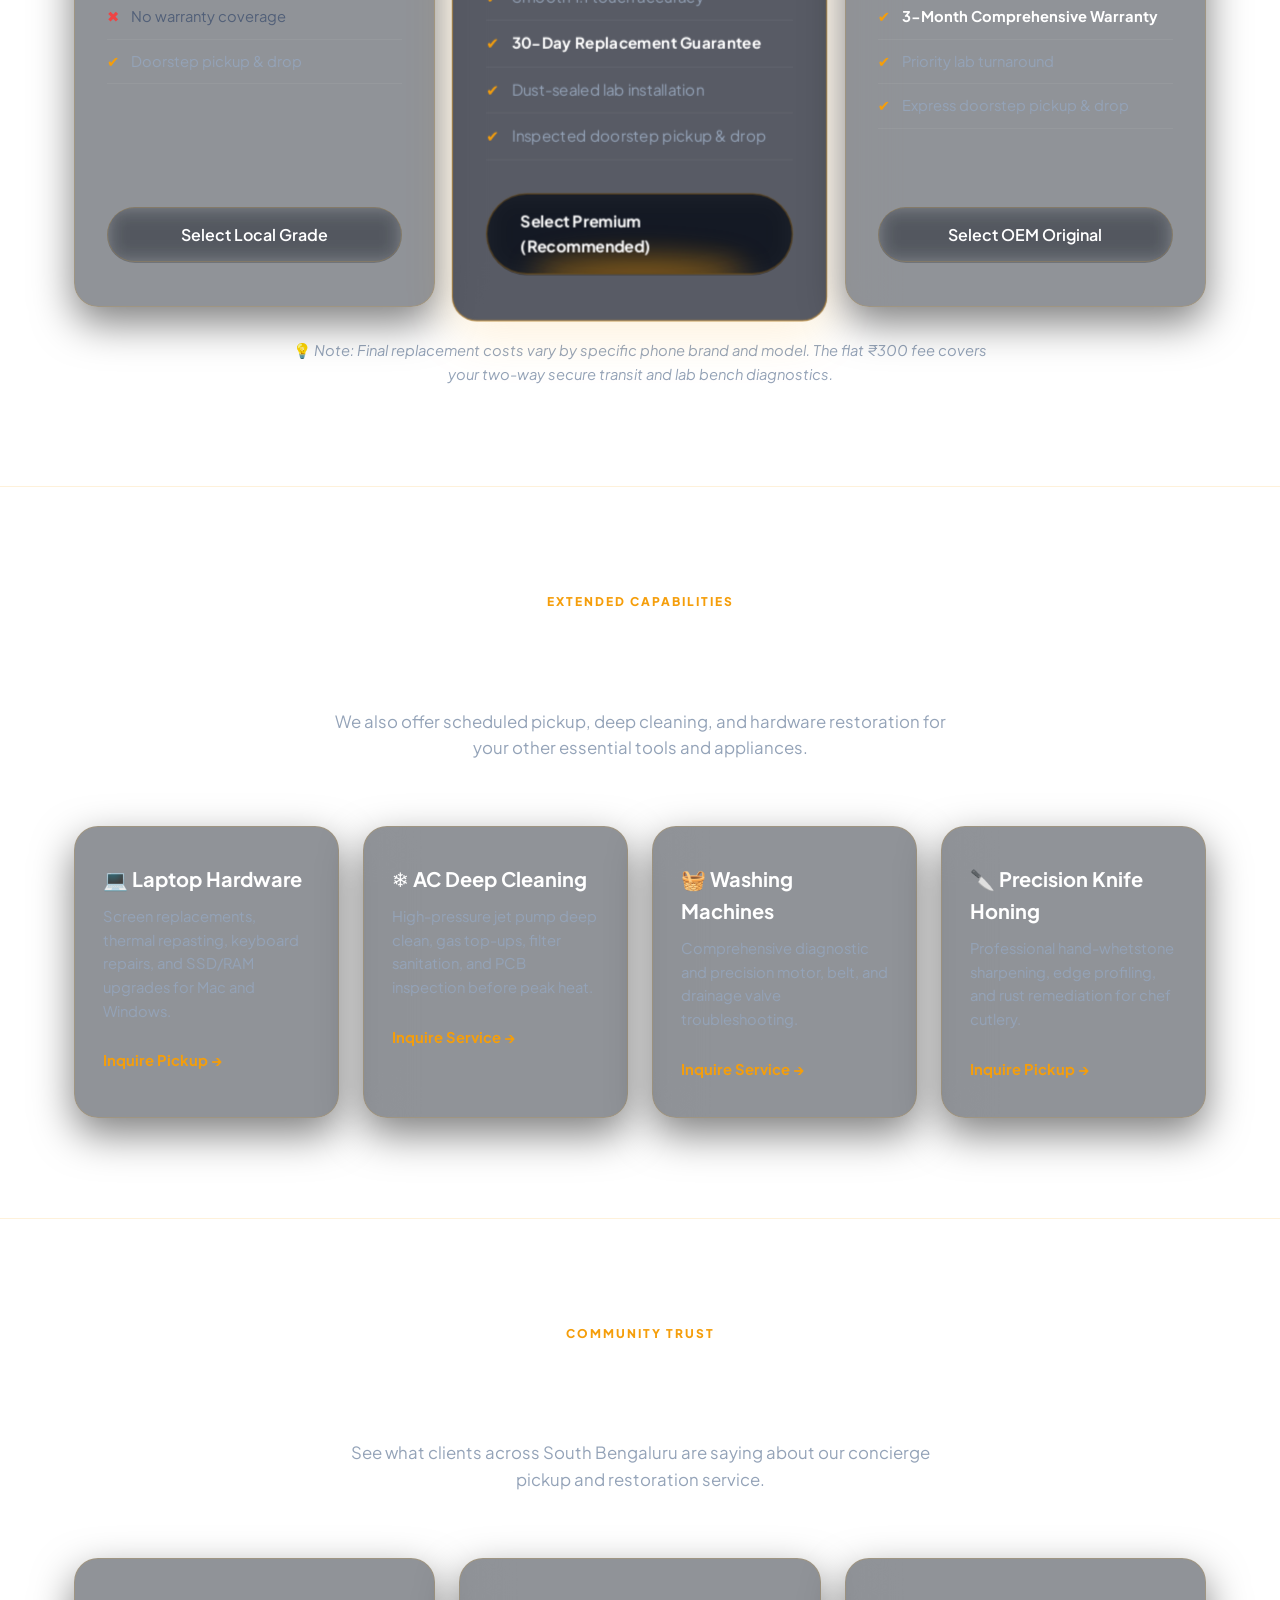
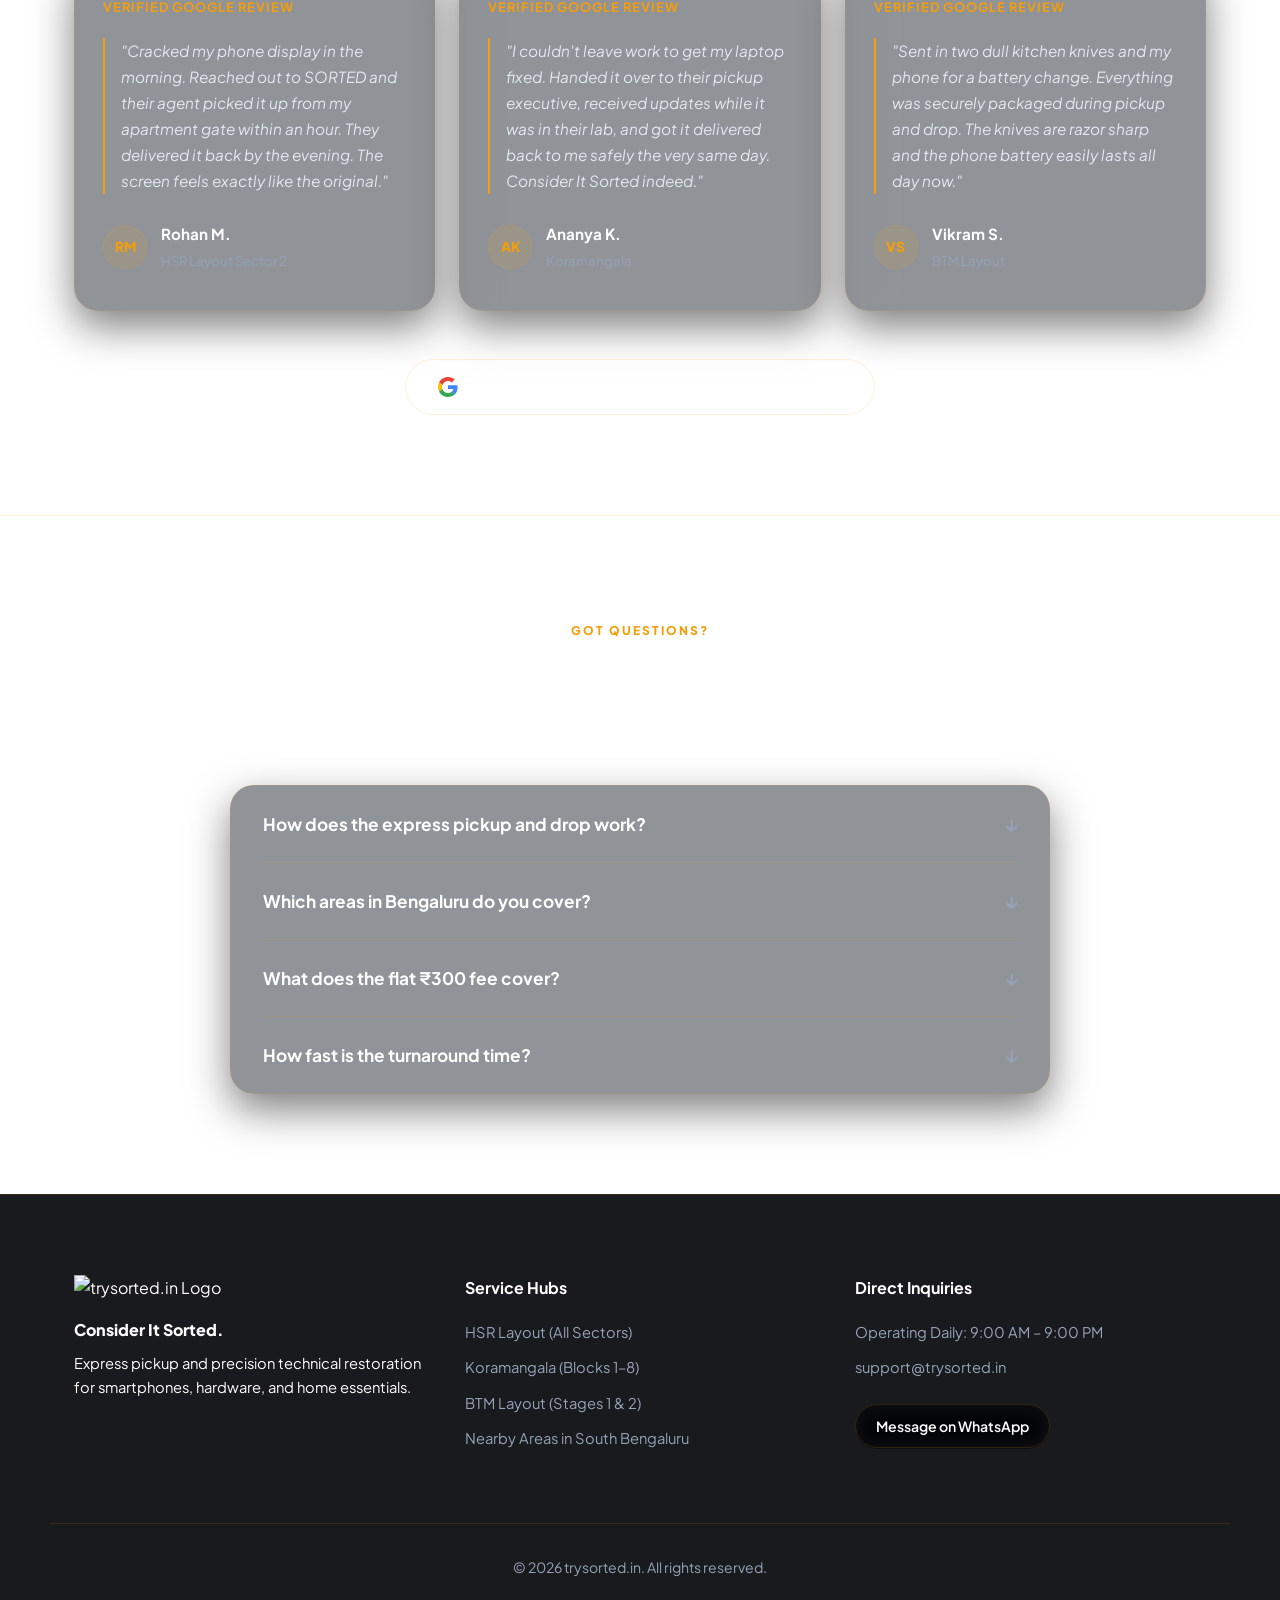
==== commit 5c9d4c06: "Add files via upload" ====
--- a/index.html
+++ b/index.html
@@ -1,512 +1,717 @@
 <!DOCTYPE html>
 <html lang="en">
 <head>
-    <meta charset="UTF-8">
-    <meta name="viewport" content="width=device-width, initial-scale=1.0, maximum-scale=1.0, user-scalable=no">
-    
-    <title>SORTED Bangalore | Premium Tech, Appliance & Mobility Repair</title>
-    <meta name="description" content="Expert doorstep repair for mobiles, laptops, appliances, analog watches, bikes, and cutlery in Bangalore. Consider it SORTED.">
-    
-    <link rel="preconnect" href="https://fonts.googleapis.com">
-    <link rel="preconnect" href="https://fonts.gstatic.com" crossorigin>
-    <link href="https://fonts.googleapis.com/css2?family=Plus+Jakarta+Sans:wght@300;400;500;600;700;800&display=swap" rel="stylesheet">
-    
-    <link rel="preload" href="https://cdnjs.cloudflare.com/ajax/libs/font-awesome/6.4.0/css/all.min.css" as="style" onload="this.onload=null;this.rel='stylesheet'">
-    <noscript><link rel="stylesheet" href="https://cdnjs.cloudflare.com/ajax/libs/font-awesome/6.4.0/css/all.min.css"></noscript>
-    
-    <link rel="stylesheet" href="style.css">
-    <link rel="icon" type="image/png" href="favicon.png">
+  <meta charset="UTF-8">
+  <meta name="viewport" content="width=device-width, initial-scale=1.0">
+  
+  <title>SORTED | Express Smartphone Repair & Precision Concierge Bengaluru</title>
+
+  <!-- Favicon / Google Search Profile Picture -->
+  <link rel="icon" type="image/png" href="logo.png">
+  <link rel="apple-touch-icon" href="logo.png">
+
+  <meta name="description" content="Premium smartphone display & battery repair with seamless doorstep pickup and drop across HSR Layout, Koramangala, BTM Layout, and nearby areas. 60-min response. Consider It Sorted.">
+  <meta name="keywords" content="trysorted, trysorted.in, mobile repair Bangalore, screen repair HSR Layout, pickup phone repair Koramangala, laptop repair BTM Layout, AC service Bangalore, knife sharpening Bengaluru">
+  <meta name="author" content="Shahid Sharief – SORTED">
+  
+  <link rel="canonical" href="https://trysorted.in/">
+
+  <!-- Open Graph / Meta -->
+  <meta property="og:type" content="website">
+  <meta property="og:url" content="https://trysorted.in/">
+  <meta property="og:title" content="SORTED | Express Smartphone Repair & Precision Concierge">
+  <meta property="og:description" content="Bengaluru's tech concierge. Express pickup & drop for screen, battery, and appliance restoration. Consider It Sorted.">
+  <meta property="og:image" content="https://trysorted.in/logo.png">
+
+  <!-- Fonts Preconnect -->
+  <link rel="preconnect" href="https://fonts.googleapis.com">
+  <link rel="preconnect" href="https://fonts.gstatic.com" crossorigin>
+  <link href="https://fonts.googleapis.com/css2?family=Plus+Jakarta+Sans:wght@400;500;600;700;800&display=swap" rel="stylesheet">
+
+  <style>
+    /* =====================================================================
+       SORTED - GEMINI FLUID CANVAS & PREMIUM GLASSMORPHISM
+       ===================================================================== */
+    :root {
+      --fluid-cyan: #38bdf8;
+      --fluid-indigo: #6366f1;
+      --accent-gold: #f59e0b;
+      --text-main: #ffffff;
+      --text-muted: #94a3b8;
+      
+      /* Glass Properties */
+      --glass-panel: rgba(11, 16, 28, 0.45);
+      --glass-border: rgba(245, 158, 11, 0.15);
+      --glass-highlight: rgba(245, 158, 11, 0.35);
+      --glass-blur: blur(24px);
+      
+      --font-primary: 'Plus Jakarta Sans', system-ui, -apple-system, sans-serif;
+      --radius-lg: 24px;
+      --nav-height: 96px; /* Increased height for larger stacked logo */
+    }
+
+    * { box-sizing: border-box; margin: 0; padding: 0; }
+    html { scroll-behavior: smooth; }
+
+    /* --- PREMIUM TEXT SELECTION (Deep Purple) --- */
+    ::selection { background-color: #581c87; color: #ffffff; text-shadow: none; }
+    ::-moz-selection { background-color: #581c87; color: #ffffff; text-shadow: none; }
+
+    body {
+      /* Base background with top-left to bottom-right dimensional shine */
+      background: linear-gradient(135deg, #0d1636 0%, #050814 40%, #020308 100%);
+      background-attachment: fixed;
+      color: var(--text-main);
+      font-family: var(--font-primary);
+      line-height: 1.6;
+      -webkit-font-smoothing: antialiased;
+      overflow-x: hidden;
+      padding-bottom: 64px;
+    }
+
+    @media (min-width: 769px) { body { padding-bottom: 0; } }
+
+    /* --- ALIVE CANVAS BACKGROUND --- */
+    .ambient-canvas-wrapper {
+      position: fixed;
+      top: 0; left: 0;
+      width: 100vw; height: 100vh;
+      z-index: -2;
+      pointer-events: none;
+    }
+    #bgFluidCanvas {
+      width: 100%;
+      height: 100%;
+      display: block;
+      opacity: 0.85;
+    }
+
+    /* --- GLASS CARDS --- */
+    .glass-card {
+      background: var(--glass-panel);
+      backdrop-filter: var(--glass-blur);
+      -webkit-backdrop-filter: var(--glass-blur);
+      border: 1px solid var(--glass-border);
+      border-radius: var(--radius-lg);
+      box-shadow: 0 16px 40px 0 rgba(0, 0, 0, 0.5);
+      position: relative;
+      transition: transform 0.3s cubic-bezier(0.16, 1, 0.3, 1), border-color 0.3s ease;
+    }
+    .glass-card:hover { transform: translateY(-5px); border-color: var(--glass-highlight); }
+
+    .container { max-width: 1180px; margin: 0 auto; padding: 0 24px; }
+    a { color: inherit; text-decoration: none; transition: 0.25s ease; }
+    .gold-text { color: var(--accent-gold); }
+
+    /* --- BUTTONS --- */
+    .btn {
+      display: inline-flex; align-items: center; justify-content: center; gap: 8px;
+      padding: 14px 32px; font-weight: 700; font-size: 0.95rem;
+      border-radius: 50px; cursor: pointer; border: 1px solid var(--glass-highlight);
+      position: relative; overflow: hidden; z-index: 1;
+      background: rgba(15, 20, 30, 0.75); color: var(--text-main);
+      backdrop-filter: blur(14px); -webkit-backdrop-filter: blur(14px);
+      transition: all 0.3s ease;
+    }
+    .btn::after {
+      content: ''; position: absolute; bottom: -15px; left: 15%; right: 15%; height: 30px;
+      background: var(--accent-gold); filter: blur(14px); z-index: -1; opacity: 0.35; border-radius: 50%;
+      transition: 0.3s;
+    }
+    .btn:hover { border-color: var(--accent-gold); transform: translateY(-2px); }
+    .btn:hover::after { opacity: 0.7; transform: scale(1.2); }
+
+    .btn-gold::after { background: var(--accent-gold); opacity: 0.5; }
+    .btn-gold:hover::after { opacity: 0.9; }
+
+    .btn-outline {
+      background: transparent; border: 1px solid var(--glass-border); padding: 14px 32px;
+      border-radius: 50px; font-weight: 600; backdrop-filter: blur(10px); display: inline-flex; align-items: center; justify-content: center;
+    }
+    .btn-outline:hover { background: rgba(245, 158, 11, 0.05); border-color: var(--accent-gold); }
+
+    /* --- HEADER & LARGER STACKED LOGO --- */
+    .top-strip { background: rgba(0, 0, 0, 0.6); border-bottom: 1px solid var(--glass-border); padding: 10px 16px; font-size: 0.85rem; text-align: center; color: var(--text-muted); }
+    .top-strip strong { color: var(--accent-gold); }
+
+    .site-header {
+      position: sticky; top: 0; z-index: 100;
+      background: rgba(2, 4, 8, 0.55); backdrop-filter: blur(24px); -webkit-backdrop-filter: blur(24px);
+      border-bottom: 1px solid var(--glass-border);
+    }
+    .nav-wrap { display: flex; align-items: center; justify-content: space-between; height: var(--nav-height); }
+    
+    .brand-link { 
+      display: flex; flex-direction: column; align-items: flex-start; justify-content: center; gap: 0px; 
+    }
+    
+    .brand-logo { 
+      height: 64px; width: auto; max-width: 240px; object-fit: contain; 
+    }
+    
+    .brand-domain {
+      font-size: 0.85rem; font-weight: 700; letter-spacing: 1.5px;
+      color: var(--accent-gold); text-transform: lowercase;
+      margin-top: -4px; padding-left: 6px;
+    }
+    @media (max-width: 480px) { .brand-domain { display: none; } }
+
+    .desktop-nav { display: flex; gap: 32px; list-style: none; align-items: center; }
+    .desktop-nav a { font-size: 0.95rem; font-weight: 600; color: var(--text-muted); }
+    .desktop-nav a:hover { color: var(--accent-gold); text-shadow: 0 0 14px rgba(245, 158, 11, 0.35); }
+
+    .hamburger { display: none; background: none; border: none; cursor: pointer; padding: 8px; }
+    .hamburger span { display: block; width: 24px; height: 2px; background: var(--text-main); margin: 5px 0; transition: 0.3s; }
+
+    /* --- HERO --- */
+    .hero-section { padding: 90px 0 110px; text-align: center; position: relative; }
+    .hero-badge { display: inline-flex; align-items: center; gap: 10px; padding: 8px 20px; border-radius: 50px; font-size: 0.85rem; font-weight: 700; margin-bottom: 28px; }
+    .pulse-dot { width: 8px; height: 8px; background-color: var(--accent-gold); border-radius: 50%; box-shadow: 0 0 14px var(--accent-gold); animation: pulse 2s infinite; }
+    @keyframes pulse { 0%, 100% { opacity: 0.4; transform: scale(1); } 50% { opacity: 1; transform: scale(1.3); } }
+    
+    .hero-section h1 { font-size: clamp(2.4rem, 5.5vw, 4.2rem); font-weight: 800; line-height: 1.15; letter-spacing: -1px; margin-bottom: 22px; text-shadow: 0 12px 36px rgba(0, 0, 0, 0.75); }
+    .hero-section p { font-size: 1.15rem; color: var(--text-muted); max-width: 680px; margin: 0 auto 38px; line-height: 1.7; }
+    .hero-actions { display: flex; justify-content: center; gap: 16px; flex-wrap: wrap; margin-bottom: 36px; }
+    
+    .service-locations { font-size: 0.95rem; color: var(--text-muted); border-top: 1px solid var(--glass-border); padding-top: 24px; max-width: 640px; margin: 0 auto; }
+    .service-locations strong { color: var(--text-main); }
+
+    /* --- SECTIONS --- */
+    .content-section { padding: 100px 0; border-top: 1px solid var(--glass-border); position: relative; }
+    .sec-header { text-align: center; margin-bottom: 64px; }
+    .sec-tag { display: inline-block; font-size: 0.75rem; font-weight: 800; text-transform: uppercase; letter-spacing: 2px; color: var(--accent-gold); margin-bottom: 12px; }
+    .sec-header h2 { font-size: clamp(2rem, 4vw, 2.7rem); font-weight: 800; margin-bottom: 16px; letter-spacing: -0.5px; }
+    .sec-header p { color: var(--text-muted); max-width: 620px; margin: 0 auto; font-size: 1.05rem; }
+
+    /* --- PRICING --- */
+    .pricing-grid { display: grid; grid-template-columns: repeat(auto-fit, minmax(310px, 1fr)); gap: 24px; margin-bottom: 32px; align-items: stretch; }
+    .price-card { padding: 44px 32px; display: flex; flex-direction: column; }
+    
+    .price-card.recommended {
+      background: rgba(18, 22, 36, 0.7); border: 1px solid rgba(245, 158, 11, 0.5);
+      box-shadow: 0 16px 48px rgba(245, 158, 11, 0.15); position: relative;
+    }
+    @media (min-width: 992px) {
+      .price-card.recommended { transform: scale(1.04); }
+      .price-card.recommended:hover { transform: scale(1.04) translateY(-5px); }
+    }
+    
+    .rec-badge {
+      position: absolute; top: -14px; left: 50%; transform: translateX(-50%);
+      background: var(--accent-gold); color: #000; padding: 6px 18px; border-radius: 50px;
+      font-size: 0.75rem; font-weight: 800; letter-spacing: 0.5px; white-space: nowrap; z-index: 10;
+    }
+
+    .tier-label { font-size: 0.85rem; font-weight: 800; text-transform: uppercase; color: var(--text-muted); margin-bottom: 8px; display: block; }
+    .price-card h3 { font-size: 1.7rem; font-weight: 800; margin-bottom: 16px; }
+    .price-display { display: flex; align-items: baseline; gap: 6px; margin-bottom: 16px; }
+    .currency { font-size: 1.5rem; color: var(--accent-gold); font-weight: 700; }
+    .amount { font-size: 3.4rem; font-weight: 800; letter-spacing: -2px; }
+    .onwards { font-size: 0.95rem; color: var(--text-muted); }
+
+    .tier-desc { font-size: 0.92rem; color: var(--text-muted); margin-bottom: 24px; min-height: 48px; }
+    .feature-list { list-style: none; margin-bottom: 32px; flex: 1; }
+    .feature-list li { font-size: 0.92rem; padding: 10px 0; border-bottom: 1px solid rgba(255, 255, 255, 0.05); display: flex; align-items: center; gap: 12px; color: var(--text-muted); }
+    .feature-list li::before { content: "✔"; color: var(--accent-gold); font-weight: 800; }
+    .feature-list li.neg { color: #526079; }
+    .feature-list li.neg::before { content: "✖"; color: #ef4444; font-weight: 400; }
+    .feature-list li.pos { color: var(--text-main); font-weight: 600; }
+
+    .price-note { text-align: center; font-size: 0.92rem; color: var(--text-muted); max-width: 720px; margin: 0 auto; }
+
+    /* --- SERVICES --- */
+    .services-grid { display: grid; grid-template-columns: repeat(auto-fit, minmax(260px, 1fr)); gap: 24px; }
+    .svc-card { padding: 36px 28px; overflow: hidden; }
+    .svc-card h3 { font-size: 1.25rem; font-weight: 700; margin-bottom: 10px; }
+    .svc-card p { font-size: 0.92rem; color: var(--text-muted); margin-bottom: 24px; line-height: 1.6; }
+    .svc-link { font-size: 0.92rem; font-weight: 700; color: var(--accent-gold); display: inline-flex; align-items: center; gap: 6px; }
+    .svc-link:hover { opacity: 0.8; gap: 10px; }
+
+    /* --- GOOGLE REVIEWS SECTION --- */
+    .review-grid { display: grid; grid-template-columns: repeat(auto-fit, minmax(300px, 1fr)); gap: 24px; margin-bottom: 40px; }
+    .review-card { padding: 38px 28px; display: flex; flex-direction: column; overflow: hidden; }
+    .review-source { font-size: 0.8rem; font-weight: 700; text-transform: uppercase; letter-spacing: 1px; color: var(--accent-gold); margin-bottom: 20px; display: flex; align-items: center; gap: 6px; }
+    .review-card blockquote { font-size: 0.96rem; color: #e2e8f0; line-height: 1.7; margin-bottom: 28px; flex: 1; font-style: italic; border-left: 2px solid var(--accent-gold); padding-left: 16px; }
+    
+    .reviewer { display: flex; align-items: center; gap: 14px; }
+    .rev-avatar { width: 44px; height: 44px; border-radius: 50%; background: rgba(245, 158, 11, 0.1); border: 1px solid var(--glass-border); display: flex; align-items: center; justify-content: center; font-weight: 800; font-size: 0.85rem; color: var(--accent-gold); }
+    .reviewer strong { display: block; font-size: 0.95rem; font-weight: 700; }
+    .reviewer small { color: var(--text-muted); font-size: 0.82rem; }
+
+    .google-cta { text-align: center; margin-top: 48px; }
+    .google-icon { width: 20px; height: 20px; }
+
+    /* --- FAQ --- */
+    .faq-wrapper { max-width: 820px; margin: 0 auto; padding: 0 32px; overflow: hidden; }
+    .faq-item { border-bottom: 1px solid var(--glass-border); }
+    .faq-btn { width: 100%; background: none; border: none; color: var(--text-main); font-family: inherit; font-size: 1.08rem; font-weight: 700; padding: 26px 0; text-align: left; display: flex; justify-content: space-between; align-items: center; cursor: pointer; transition: color 0.2s; }
+    .faq-btn:hover { color: var(--accent-gold); }
+    .faq-btn .arrow { font-size: 1.2rem; transition: transform 0.3s; color: var(--text-muted); }
+    .faq-item.active .faq-btn .arrow { transform: rotate(180deg); color: var(--accent-gold); }
+    .faq-content { max-height: 0; overflow: hidden; transition: max-height 0.4s cubic-bezier(0.16, 1, 0.3, 1); }
+    .faq-content p { padding-bottom: 26px; color: var(--text-muted); font-size: 0.96rem; line-height: 1.7; }
+
+    /* --- FOOTER --- */
+    .site-footer { border-top: 1px solid var(--glass-border); padding: 80px 0 40px; background: rgba(1, 2, 5, 0.9); backdrop-filter: blur(20px); }
+    .footer-grid { display: grid; grid-template-columns: repeat(auto-fit, minmax(220px, 1fr)); gap: 40px; margin-bottom: 60px; }
+    .tagline { font-weight: 800; color: var(--text-main); font-size: 1rem; margin-bottom: 10px; }
+    .foot-col h4 { color: var(--text-main); font-size: 1rem; font-weight: 700; margin-bottom: 20px; }
+    .foot-col ul { list-style: none; }
+    .foot-col ul li { margin-bottom: 12px; font-size: 0.92rem; color: var(--text-muted); }
+    .foot-col ul li a:hover { color: var(--accent-gold); }
+    .footer-bottom { text-align: center; padding-top: 32px; border-top: 1px solid var(--glass-border); font-size: 0.88rem; color: var(--text-muted); }
+
+    /* --- MOBILE RESPONSIVENESS --- */
+    .mobile-menu { display: none; flex-direction: column; position: absolute; top: var(--nav-height); left: 0; right: 0; background: rgba(2, 4, 8, 0.98); backdrop-filter: blur(24px); padding: 24px; border-bottom: 1px solid var(--glass-border); gap: 20px; z-index: 99; }
+    .mobile-menu.open { display: flex; }
+    .mobile-sticky-bar { display: none; }
+
+    @media (max-width: 768px) {
+      .desktop-nav, .nav-cta { display: none; }
+      .hamburger { display: block; }
+      .pricing-grid { grid-template-columns: 1fr; }
+      .price-card.recommended { transform: none; }
+      .price-card.recommended:hover { transform: translateY(-4px); }
+
+      .mobile-sticky-bar {
+        position: fixed; bottom: 0; left: 0; right: 0; height: 64px;
+        background: rgba(2, 4, 8, 0.95); backdrop-filter: blur(16px); border-top: 1px solid var(--glass-border);
+        display: flex; z-index: 999;
+      }
+      .bar-btn { flex: 1; display: flex; align-items: center; justify-content: center; gap: 8px; font-weight: 800; font-size: 0.95rem; color: var(--text-main); }
+      .call-btn { border-right: 1px solid var(--glass-border); }
+      .wa-btn { background: rgba(245, 158, 11, 0.2); color: var(--accent-gold); }
+    }
+  </style>
 </head>
 <body>
 
-    <a href="https://wa.me/919164248035" target="_blank" class="float-wa-desktop pulse-anim" aria-label="Chat with us on WhatsApp">
-        <i class="fa-brands fa-whatsapp" aria-hidden="true"></i>
-    </a>
-
-    <div class="mobile-bottom-bar">
-        <a href="tel:+919164248035" class="btn-mobile-call"><i class="fa-solid fa-phone"></i> Call Now</a>
-        <a href="https://wa.me/919164248035" target="_blank" class="btn-mobile-wa"><i class="fa-brands fa-whatsapp"></i> WhatsApp</a>
+  <!-- The "Alive" Fluid Canvas Engine -->
+  <div class="ambient-canvas-wrapper">
+    <canvas id="bgFluidCanvas"></canvas>
+  </div>
+
+  <!-- Announcement Bar -->
+  <aside class="top-strip" aria-label="Announcement">
+    <span>⚡ Express Pickup & Drop Service • <strong>60-Min Response Time</strong> in HSR, Koramangala & Nearby Areas</span>
+  </aside>
+
+  <!-- Header -->
+  <header class="site-header">
+    <div class="container nav-wrap">
+      
+      <a href="/" class="brand-link" aria-label="trysorted.in Home">
+        <img src="logo.png" alt="SORTED Logo" class="brand-logo" fetchpriority="high" loading="eager">
+        <span class="brand-domain">trysorted.in</span>
+      </a>
+      
+      <nav class="desktop-nav" aria-label="Primary Navigation">
+        <a href="#pricing">Screen Pricing</a>
+        <a href="#services">Other Services</a>
+        <a href="#reviews">Google Reviews</a>
+        <a href="#faq">FAQ</a>
+      </nav>
+
+      <a href="https://wa.me/919164248035?text=Hi%20SORTED,%20I%20need%20an%20express%20pickup." class="btn nav-cta" style="padding: 10px 24px; font-size: 0.88rem;">Book Pickup</a>
+      
+      <button class="hamburger" id="hamBtn" aria-label="Toggle Navigation" aria-expanded="false">
+        <span></span><span></span><span></span>
+      </button>
     </div>
-
-    <nav class="navbar glass-panel">
-        <div class="container nav-container">
-            <a href="#" class="logo-link">
-                <svg class="logo-svg" xmlns="http://www.w3.org/2000/svg" viewBox="0 0 350 120">
-                    <path d="M 45 25 L 85 38 L 85 80 C 85 100, 45 115, 45 115 C 45 115, 5 100, 5 80 L 5 38 Z" fill="none" stroke="#F59E0B" stroke-width="6"/>
-                    <path d="M 30 70 L 45 85 L 70 45" fill="none" stroke="#111827" stroke-width="8" stroke-linecap="round" stroke-linejoin="round"/>
-                    <text x="110" y="75" font-family="'Plus Jakarta Sans', sans-serif" font-size="48" font-weight="800" fill="#111827" letter-spacing="2">SORTED</text>
-                    <text x="115" y="100" font-family="'Plus Jakarta Sans', sans-serif" font-size="14" font-weight="600" fill="#a1a1aa" letter-spacing="4">TRYSORTED.IN</text>
-                </svg>
-            </a>
-            <div class="nav-links">
-                <a href="#services">Services</a>
-                <a href="#testimonials">Reviews</a>
-                <a href="#faq">FAQ</a>
-                <a href="#book" class="btn-primary">Book Repair</a>
-            </div>
+    
+    <nav class="mobile-menu" id="mobileMenu" aria-label="Mobile Navigation">
+      <a href="#pricing">Screen Pricing</a>
+      <a href="#services">Other Services</a>
+      <a href="#reviews">Google Reviews</a>
+      <a href="#faq">FAQ</a>
+    </nav>
+  </header>
+
+  <!-- Main Content -->
+  <main>
+    <!-- Hero Section -->
+    <section class="hero-section" id="hero">
+      <div class="container">
+        <div class="glass-card hero-badge" style="border-radius: 50px;">
+          <span class="pulse-dot"></span> 60-Minute Response Guarantee
         </div>
-    </nav>
-
-    <header class="hero">
-        <div class="hero-glow"></div>
-        <div class="container hero-content">
-            <div class="trust-badge glass-card">
-                <i class="fa-solid fa-star"></i> 4.9/5 Rating | White-Glove Service
-            </div>
-            <h1>Premium Tech, Appliance & <br><span>Mobility Restoration</span></h1>
-            <p>From flagship smartphones to standard kitchen utility knives, we bring precision and trust to your doorstep. For everything else, <strong>consider it SORTED.</strong></p>
-            <div class="hero-actions">
-                <a href="#book" class="btn-primary btn-large">Book Your Slot</a>
-                <a href="tel:+919164248035" class="btn-secondary btn-large"><i class="fa-solid fa-phone"></i> +91 91642 48035</a>
-            </div>
+        
+        <h1>Broken Screen? Dead Battery?<br><span class="gold-text">Consider It Sorted.</span></h1>
+        
+        <p>Bengaluru's premium tech repair concierge. We securely collect your smartphone directly from your gate, restore it to factory precision in our lab, and deliver it back looking brand new.</p>
+        
+        <div class="hero-actions">
+          <a href="https://wa.me/919164248035?text=Hi%20SORTED,%20I'd%20like%20to%20schedule%20a%20doorstep%20pickup." class="btn">Schedule Doorstep Pickup</a>
+          <a href="#pricing" class="btn-outline">View Screen Tiers</a>
         </div>
-    </header>
-
-    <div class="area-banner border-y glass-panel">
-        <div class="container text-center">
-            <p><i class="fa-solid fa-map-location-dot text-accent"></i> <strong>Proudly Serving:</strong> Bommanahalli (560068), HSR Layout, BTM Layout, Koramangala, JP Nagar, and nearby areas.</p>
+        
+        <div class="service-locations">
+          📍 Serving <strong>HSR Layout</strong>, <strong>Koramangala</strong>, <strong>BTM Layout</strong>, and <strong>nearby areas</strong>.
         </div>
+      </div>
+    </section>
+
+    <!-- Pricing Section -->
+    <section class="content-section" id="pricing">
+      <div class="container">
+        <header class="sec-header">
+          <span class="sec-tag">Clear & Transparent</span>
+          <h2>Display Replacement Options</h2>
+          <p>Select the grade that fits your device and budget. A flat ₹300 doorstep logistics and diagnostic fee applies to all tiers.</p>
+        </header>
+
+        <div class="pricing-grid">
+          <!-- Tier 1 -->
+          <article class="glass-card price-card">
+            <span class="tier-label">Budget Grade</span>
+            <h3>Local Market Quality</h3>
+            <div class="price-display">
+              <span class="currency">₹</span><span class="amount">999</span><span class="onwards">Onwards</span>
+            </div>
+            <p class="tier-desc">Basic aftermarket panel suitable for secondary or backup devices.</p>
+            <ul class="feature-list">
+              <li>Basic TFT / Commercial LCD</li>
+              <li>Standard touch sensitivity</li>
+              <li class="neg">No warranty coverage</li>
+              <li>Doorstep pickup & drop</li>
+            </ul>
+            <a href="https://wa.me/919164248035?text=Hi%20SORTED,%20I%20want%20the%20Local%20Market%20Quality%20(From%20₹999)%20screen." class="btn-outline" style="text-align: center; width: 100%;">Select Local Grade</a>
+          </article>
+
+          <!-- Tier 2 -->
+          <article class="glass-card price-card recommended">
+            <div class="rec-badge">MOST POPULAR • BEST VALUE</div>
+            <span class="tier-label gold-text">High Fidelity</span>
+            <h3>Premium Aftermarket</h3>
+            <div class="price-display">
+              <span class="currency">₹</span><span class="amount">1,600</span><span class="onwards">Onwards</span>
+            </div>
+            <p class="tier-desc">Vibrant OLED/IPS replacement offering exceptional color parity and touch response.</p>
+            <ul class="feature-list">
+              <li>High-grade OLED / IPS Panel</li>
+              <li>Smooth 1:1 touch accuracy</li>
+              <li class="pos"><strong>30-Day Replacement Guarantee</strong></li>
+              <li>Dust-sealed lab installation</li>
+              <li>Inspected doorstep pickup & drop</li>
+            </ul>
+            <a href="https://wa.me/919164248035?text=Hi%20SORTED,%20I%20want%20the%20Premium%20Aftermarket%20(From%20₹1600)%20screen." class="btn btn-gold" style="width: 100%;">Select Premium (Recommended)</a>
+          </article>
+
+          <!-- Tier 3 -->
+          <article class="glass-card price-card">
+            <span class="tier-label">Factory Grade</span>
+            <h3>OEM Original</h3>
+            <div class="price-display">
+              <span class="currency">₹</span><span class="amount">2,500</span><span class="onwards">Onwards</span>
+            </div>
+            <p class="tier-desc">100% genuine factory specification hardware for flagship device models.</p>
+            <ul class="feature-list">
+              <li>Original Manufacturer Spec Panel</li>
+              <li>Peak refresh rate & HDR brightness</li>
+              <li class="pos"><strong>3-Month Comprehensive Warranty</strong></li>
+              <li>Priority lab turnaround</li>
+              <li>Express doorstep pickup & drop</li>
+            </ul>
+            <a href="https://wa.me/919164248035?text=Hi%20SORTED,%20I%20want%20the%20OEM%20Original%20(From%20₹2500)%20screen." class="btn-outline" style="text-align: center; width: 100%;">Select OEM Original</a>
+          </article>
+        </div>
+        <p class="price-note">💡 <em>Note: Final replacement costs vary by specific phone brand and model. The flat ₹300 fee covers your two-way secure transit and lab bench diagnostics.</em></p>
+      </div>
+    </section>
+
+    <!-- Secondary Services -->
+    <aside class="content-section" id="services">
+      <div class="container">
+        <header class="sec-header">
+          <span class="sec-tag">Extended Capabilities</span>
+          <h2>Other Precision Services</h2>
+          <p>We also offer scheduled pickup, deep cleaning, and hardware restoration for your other essential tools and appliances.</p>
+        </header>
+
+        <div class="services-grid">
+          <article class="glass-card svc-card">
+            <h3>💻 Laptop Hardware</h3>
+            <p>Screen replacements, thermal repasting, keyboard repairs, and SSD/RAM upgrades for Mac and Windows.</p>
+            <a href="https://wa.me/919164248035?text=Hi%20SORTED,%20I%20need%20laptop%20repair." class="svc-link">Inquire Pickup →</a>
+          </article>
+
+          <article class="glass-card svc-card">
+            <h3>❄️ AC Deep Cleaning</h3>
+            <p>High-pressure jet pump deep clean, gas top-ups, filter sanitation, and PCB inspection before peak heat.</p>
+            <a href="https://wa.me/919164248035?text=Hi%20SORTED,%20I%20need%20AC%20service." class="svc-link">Inquire Service →</a>
+          </article>
+
+          <article class="glass-card svc-card">
+            <h3>🧺 Washing Machines</h3>
+            <p>Comprehensive diagnostic and precision motor, belt, and drainage valve troubleshooting.</p>
+            <a href="https://wa.me/919164248035?text=Hi%20SORTED,%20I%20need%20washing%20machine%20service." class="svc-link">Inquire Service →</a>
+          </article>
+
+          <article class="glass-card svc-card">
+            <h3>🔪 Precision Knife Honing</h3>
+            <p>Professional hand-whetstone sharpening, edge profiling, and rust remediation for chef cutlery.</p>
+            <a href="https://wa.me/919164248035?text=Hi%20SORTED,%20I%20need%20knife%20sharpening." class="svc-link">Inquire Pickup →</a>
+          </article>
+        </div>
+      </div>
+    </aside>
+
+    <!-- Google Reviews Section -->
+    <section class="content-section" id="reviews">
+      <div class="container">
+        <header class="sec-header">
+          <span class="sec-tag">Community Trust</span>
+          <h2>Google Reviews</h2>
+          <p>See what clients across South Bengaluru are saying about our concierge pickup and restoration service.</p>
+        </header>
+        
+        <div class="review-grid">
+          <article class="glass-card review-card">
+            <div class="review-source">Verified Google Review</div>
+            <blockquote>"Cracked my phone display in the morning. Reached out to SORTED and their agent picked it up from my apartment gate within an hour. They delivered it back by the evening. The screen feels exactly like the original."</blockquote>
+            <div class="reviewer">
+              <div class="rev-avatar">RM</div>
+              <div>
+                <strong>Rohan M.</strong>
+                <small>HSR Layout Sector 2</small>
+              </div>
+            </div>
+          </article>
+          
+          <article class="glass-card review-card">
+            <div class="review-source">Verified Google Review</div>
+            <blockquote>"I couldn't leave work to get my laptop fixed. Handed it over to their pickup executive, received updates while it was in their lab, and got it delivered back to me safely the very same day. Consider It Sorted indeed."</blockquote>
+            <div class="reviewer">
+              <div class="rev-avatar">AK</div>
+              <div>
+                <strong>Ananya K.</strong>
+                <small>Koramangala</small>
+              </div>
+            </div>
+          </article>
+
+          <article class="glass-card review-card">
+            <div class="review-source">Verified Google Review</div>
+            <blockquote>"Sent in two dull kitchen knives and my phone for a battery change. Everything was securely packaged during pickup and drop. The knives are razor sharp and the phone battery easily lasts all day now."</blockquote>
+            <div class="reviewer">
+              <div class="rev-avatar">VS</div>
+              <div>
+                <strong>Vikram S.</strong>
+                <small>BTM Layout</small>
+              </div>
+            </div>
+          </article>
+        </div>
+
+        <!-- Google Business Profile Link -->
+        <div class="google-cta">
+          <a href="https://search.google.com/local/writereview?placeid=ChIJl1JAuXWrtmMRgRXWZ6bGPlo" class="btn-outline" target="_blank" style="gap: 12px; font-size: 1rem;">
+            <svg class="google-icon" xmlns="http://www.w3.org/2000/svg" viewBox="0 0 48 48" width="24px" height="24px">
+              <path fill="#EA4335" d="M24 9.5c3.54 0 6.71 1.22 9.21 3.6l6.85-6.85C35.9 2.38 30.47 0 24 0 14.62 0 6.51 5.38 2.56 13.22l7.98 6.19C12.43 13.72 17.74 9.5 24 9.5z"/>
+              <path fill="#4285F4" d="M46.98 24.55c0-1.57-.15-3.09-.38-4.55H24v9.02h12.94c-.58 2.96-2.26 5.48-4.78 7.18l7.73 6c4.51-4.18 7.09-10.36 7.09-17.65z"/>
+              <path fill="#FBBC05" d="M10.53 28.59c-.48-1.45-.76-2.99-.76-4.59s.27-3.14.76-4.59l-7.98-6.19C.92 16.46 0 20.12 0 24c0 3.88.92 7.54 2.56 10.78l7.97-6.19z"/>
+              <path fill="#34A853" d="M24 48c6.48 0 11.93-2.13 15.89-5.81l-7.73-6c-2.15 1.45-4.92 2.3-8.16 2.3-6.26 0-11.57-4.22-13.47-9.91l-7.98 6.19C6.51 42.62 14.62 48 24 48z"/>
+            </svg>
+            Read & Write Reviews on Google Business Profile
+          </a>
+        </div>
+
+      </div>
+    </section>
+
+    <!-- FAQ Accordion -->
+    <section class="content-section" id="faq">
+      <div class="container">
+        <header class="sec-header">
+          <span class="sec-tag">Got Questions?</span>
+          <h2>Frequently Asked Questions</h2>
+        </header>
+        
+        <div class="glass-card faq-wrapper">
+          <div class="faq-item">
+            <button class="faq-btn" aria-expanded="false">
+              <span>How does the express pickup and drop work?</span>
+              <span class="arrow">↓</span>
+            </button>
+            <div class="faq-content">
+              <p>Once you ping us on WhatsApp, we verify your device model and dispatch our pickup representative to your gate. Your device is placed in a secure anti-static sleeve, brought to our lab for precision repair, and delivered right back to you once verified.</p>
+            </div>
+          </div>
+
+          <div class="faq-item">
+            <button class="faq-btn" aria-expanded="false">
+              <span>Which areas in Bengaluru do you cover?</span>
+              <span class="arrow">↓</span>
+            </button>
+            <div class="faq-content">
+              <p>We provide rapid response and express pickup across <strong>HSR Layout</strong>, <strong>Koramangala</strong>, <strong>BTM Layout</strong>, and <strong>nearby areas</strong> in South Bengaluru.</p>
+            </div>
+          </div>
+
+          <div class="faq-item">
+            <button class="faq-btn" aria-expanded="false">
+              <span>What does the flat ₹300 fee cover?</span>
+              <span class="arrow">↓</span>
+            </button>
+            <div class="faq-content">
+              <p>The ₹300 fee covers two-way insured doorstep logistics (pickup and return) along with our lab's comprehensive multi-point bench diagnostic. This fee is standard across all tiers and ensures your device is safely transported.</p>
+            </div>
+          </div>
+
+          <div class="faq-item" style="border-bottom: none;">
+            <button class="faq-btn" aria-expanded="false">
+              <span>How fast is the turnaround time?</span>
+              <span class="arrow">↓</span>
+            </button>
+            <div class="faq-content">
+              <p>We maintain a strict <strong>60-minute response time</strong> for all dispatch requests. Most standard smartphone screen and battery replacements are picked up, serviced in our lab, and returned within 3 to 5 hours on the same day.</p>
+            </div>
+          </div>
+        </div>
+      </div>
+    </section>
+  </main>
+
+  <!-- Footer -->
+  <footer class="site-footer">
+    <div class="container footer-grid">
+      <div class="foot-col">
+        <img src="logo.png" alt="trysorted.in Logo" class="brand-logo" width="160" height="48" loading="lazy" style="margin-bottom: 16px;">
+        <p class="tagline">Consider It Sorted.</p>
+        <p style="font-size: 0.92rem;">Express pickup and precision technical restoration for smartphones, hardware, and home essentials.</p>
+      </div>
+      
+      <div class="foot-col">
+        <h4>Service Hubs</h4>
+        <ul>
+          <li>HSR Layout (All Sectors)</li>
+          <li>Koramangala (Blocks 1–8)</li>
+          <li>BTM Layout (Stages 1 & 2)</li>
+          <li>Nearby Areas in South Bengaluru</li>
+        </ul>
+      </div>
+
+      <div class="foot-col">
+        <h4>Direct Inquiries</h4>
+        <ul style="margin-bottom: 24px;">
+          <li>Operating Daily: 9:00 AM – 9:00 PM</li>
+          <li>support@trysorted.in</li>
+        </ul>
+        <a href="https://wa.me/919164248035" class="btn-outline" style="padding: 10px 20px; font-size: 0.88rem;">Message on WhatsApp</a>
+      </div>
     </div>
     
-    <section id="services" class="section">
-        <div class="container">
-            <div class="section-header reveal">
-                <h2>Elite Repair Services</h2>
-                <p>Comprehensive hardware, software, and mechanical solutions engineered for precision.</p>
-            </div>
+    <div class="container footer-bottom">
+      <p>© 2026 trysorted.in. All rights reserved.</p>
+    </div>
+  </footer>
+
+  <!-- Mobile Sticky Bottom Bar -->
+  <div class="mobile-sticky-bar" aria-label="Quick Contact Actions">
+    <a href="tel:+919164248035" class="bar-btn call-btn">📞 Call Now</a>
+    <a href="https://wa.me/919164248035?text=Hi%20SORTED,%20I%20need%20an%20express%20pickup." class="bar-btn wa-btn">💬 WhatsApp</a>
+  </div>
+
+  <!-- Interactive Scripts (Menu, FAQ & Fluid Canvas Engine) -->
+  <script defer>
+    document.addEventListener("DOMContentLoaded", function() {
+      // 1. Mobile Menu Logic
+      const hamBtn = document.getElementById('hamBtn');
+      const mobileMenu = document.getElementById('mobileMenu');
+      
+      hamBtn.addEventListener('click', () => {
+        const isOpen = mobileMenu.classList.toggle('open');
+        hamBtn.setAttribute('aria-expanded', isOpen);
+      });
+
+      mobileMenu.querySelectorAll('a').forEach(link => {
+        link.addEventListener('click', () => {
+          mobileMenu.classList.remove('open');
+          hamBtn.setAttribute('aria-expanded', 'false');
+        });
+      });
+
+      // 2. FAQ Accordion Logic
+      const faqItems = document.querySelectorAll('.faq-item');
+      faqItems.forEach(item => {
+        const toggle = item.querySelector('.faq-btn');
+        const content = item.querySelector('.faq-content');
+        
+        toggle.addEventListener('click', () => {
+          const isOpen = item.classList.contains('active');
+          
+          faqItems.forEach(otherItem => {
+            otherItem.classList.remove('active');
+            otherItem.querySelector('.faq-btn').setAttribute('aria-expanded', 'false');
+            otherItem.querySelector('.faq-content').style.maxHeight = null;
+          });
+          
+          if (!isOpen) {
+            item.classList.add('active');
+            toggle.setAttribute('aria-expanded', 'true');
+            content.style.maxHeight = content.scrollHeight + 'px';
+          }
+        });
+      });
+
+      // 3. Fluid Canvas Engine (Background Waves)
+      const canvas = document.getElementById('bgFluidCanvas');
+      const ctx = canvas.getContext('2d');
+
+      function resizeCanvas() {
+        canvas.width = window.innerWidth;
+        canvas.height = window.innerHeight;
+      }
+      window.addEventListener('resize', resizeCanvas);
+      resizeCanvas();
+
+      // Fluid Wave Configurations (Cyan, Indigo, Gold)
+      const waveLayers = [
+        { color: 'rgba(245, 158, 11, 0.18)', speed: 0.008, baseAmp: 120, frequency: 0.002, phase: 0, yOffset: 0.6 },
+        { color: 'rgba(56, 189, 248, 0.12)', speed: 0.012, baseAmp: 90,  frequency: 0.003, phase: 2, yOffset: 0.4 },
+        { color: 'rgba(99, 102, 241, 0.15)', speed: 0.009, baseAmp: 140, frequency: 0.0015, phase: 4, yOffset: 0.5 },
+        { color: 'rgba(245, 158, 11, 0.1)',  speed: 0.015, baseAmp: 60,  frequency: 0.004, phase: 1, yOffset: 0.7 }
+      ];
+
+      function drawFluidWaves() {
+        ctx.clearRect(0, 0, canvas.width, canvas.height);
+        
+        // Screen blend mode allows glowing overlap
+        ctx.globalCompositeOperation = 'screen';
+
+        waveLayers.forEach(wave => {
+          ctx.beginPath();
+          
+          // Move the wave forward continuously
+          wave.phase += wave.speed;
+
+          for (let x = 0; x <= canvas.width; x += 10) {
+            // Complex sine math for organic movement
+            const y1 = Math.sin(x * wave.frequency + wave.phase) * wave.baseAmp;
+            const y2 = Math.sin(x * (wave.frequency * 1.5) - wave.phase * 0.5) * (wave.baseAmp * 0.4);
             
-            <div class="services-grid">
-                <div class="service-card glass-card reveal floating-anim" style="animation-delay: 0s;">
-                    <div class="warranty-badge"><i class="fa-solid fa-shield-check"></i> 180 Days</div>
-                    <div class="icon-wrapper"><i class="fa-solid fa-mobile-screen-button service-icon"></i></div>
-                    <h3>Mobiles</h3>
-                    <p class="service-snippet">Screen, battery, and motherboard micro-soldering.</p>
-                    <button class="btn-text view-details" data-service="mobiles">Explore Details <i class="fa-solid fa-arrow-right"></i></button>
-                </div>
-                <div class="service-card glass-card reveal floating-anim" style="animation-delay: 0.1s;">
-                    <div class="warranty-badge"><i class="fa-solid fa-shield-check"></i> 180 Days</div>
-                    <div class="icon-wrapper"><i class="fa-solid fa-laptop service-icon"></i></div>
-                    <h3>Laptops</h3>
-                    <p class="service-snippet">Hardware revival and performance optimization.</p>
-                    <button class="btn-text view-details" data-service="laptops">Explore Details <i class="fa-solid fa-arrow-right"></i></button>
-                </div>
-                <div class="service-card glass-card reveal floating-anim" style="animation-delay: 0.2s;">
-                    <div class="warranty-badge"><i class="fa-solid fa-shield-check"></i> 180 Days</div>
-                    <div class="icon-wrapper"><i class="fa-solid fa-snowflake service-icon"></i></div>
-                    <h3>Air Conditioners</h3>
-                    <p class="service-snippet">Precision cooling restoration and deep cleaning.</p>
-                    <button class="btn-text view-details" data-service="ac">Explore Details <i class="fa-solid fa-arrow-right"></i></button>
-                </div>
-                <div class="service-card glass-card reveal floating-anim" style="animation-delay: 0.3s;">
-                    <div class="warranty-badge"><i class="fa-solid fa-shield-check"></i> 180 Days</div>
-                    <div class="icon-wrapper"><i class="fa-solid fa-soap service-icon"></i></div>
-                    <h3>Washing Machines</h3>
-                    <p class="service-snippet">Drum, panel, and motor diagnostics & repair.</p>
-                    <button class="btn-text view-details" data-service="washing">Explore Details <i class="fa-solid fa-arrow-right"></i></button>
-                </div>
-                <div class="service-card glass-card reveal floating-anim" style="animation-delay: 0.4s;">
-                    <div class="warranty-badge"><i class="fa-solid fa-shield-check"></i> 180 Days</div>
-                    <div class="icon-wrapper"><i class="fa-solid fa-icicles service-icon"></i></div>
-                    <h3>Refrigerators</h3>
-                    <p class="service-snippet">Compressor revitalization and leak sealing.</p>
-                    <button class="btn-text view-details" data-service="fridge">Explore Details <i class="fa-solid fa-arrow-right"></i></button>
-                </div>
-                <div class="service-card glass-card reveal floating-anim" style="animation-delay: 0.5s;">
-                    <div class="warranty-badge"><i class="fa-solid fa-shield-check"></i> Factory Edge</div>
-                    <div class="icon-wrapper"><i class="fa-solid fa-utensils service-icon"></i></div>
-                    <h3>Cutlery Restoration</h3>
-                    <p class="service-snippet">Professional sharpening for standard kitchen and utility knives.</p>
-                    <button class="btn-text view-details" data-service="cutlery">Explore Details <i class="fa-solid fa-arrow-right"></i></button>
-                </div>
-                <div class="service-card glass-card reveal floating-anim" style="animation-delay: 0.6s;">
-                    <div class="warranty-badge"><i class="fa-solid fa-shield-check"></i> 180 Days</div>
-                    <div class="icon-wrapper"><i class="fa-solid fa-bath service-icon"></i></div>
-                    <h3>Geysers</h3>
-                    <p class="service-snippet">Heating element replacement and thermostat fix.</p>
-                    <button class="btn-text view-details" data-service="geyser">Explore Details <i class="fa-solid fa-arrow-right"></i></button>
-                </div>
-                <div class="service-card glass-card reveal floating-anim" style="animation-delay: 0.7s;">
-                    <div class="warranty-badge"><i class="fa-solid fa-shield-check"></i> 180 Days</div>
-                    <div class="icon-wrapper"><i class="fa-solid fa-glass-water-droplet service-icon"></i></div>
-                    <h3>RO Purifiers</h3>
-                    <p class="service-snippet">Filter replacement and pressure pump restoration.</p>
-                    <button class="btn-text view-details" data-service="ro">Explore Details <i class="fa-solid fa-arrow-right"></i></button>
-                </div>
-                <div class="service-card glass-card reveal floating-anim" style="animation-delay: 0.8s;">
-                    <div class="warranty-badge"><i class="fa-solid fa-shield-check"></i> 180 Days</div>
-                    <div class="icon-wrapper"><i class="fa-solid fa-tv service-icon"></i></div>
-                    <h3>Televisions</h3>
-                    <p class="service-snippet">Panel repair, audio issues, and motherboard fixes.</p>
-                    <button class="btn-text view-details" data-service="tv">Explore Details <i class="fa-solid fa-arrow-right"></i></button>
-                </div>
-                
-                <!-- Explicitly updated to Analog & Smartwatches -->
-                <div class="service-card glass-card reveal floating-anim" style="animation-delay: 0.9s;">
-                    <div class="warranty-badge"><i class="fa-solid fa-shield-check"></i> 180 Days</div>
-                    <div class="icon-wrapper"><i class="fa-solid fa-stopwatch service-icon"></i></div>
-                    <h3>Analog & Smartwatches</h3>
-                    <p class="service-snippet">Traditional analog movement servicing and premium smartwatch repairs.</p>
-                    <button class="btn-text view-details" data-service="watch">Explore Details <i class="fa-solid fa-arrow-right"></i></button>
-                </div>
-                
-                <div class="service-card glass-card reveal floating-anim" style="animation-delay: 1.0s;">
-                    <div class="warranty-badge"><i class="fa-solid fa-shield-check"></i> Genuine Parts</div>
-                    <div class="icon-wrapper"><i class="fa-solid fa-motorcycle service-icon"></i></div>
-                    <h3>Two-Wheelers</h3>
-                    <p class="service-snippet">Doorstep general service, oil change, and mechanical fixes.</p>
-                    <button class="btn-text view-details" data-service="bike">Explore Details <i class="fa-solid fa-arrow-right"></i></button>
-                </div>
-                <div class="service-card glass-card reveal floating-anim" style="animation-delay: 1.1s;">
-                    <div class="warranty-badge"><i class="fa-solid fa-shield-check"></i> 180 Days</div>
-                    <div class="icon-wrapper"><i class="fa-solid fa-wave-square service-icon"></i></div>
-                    <h3>Microwaves</h3>
-                    <p class="service-snippet">Magnetron replacement and control panel repair.</p>
-                    <button class="btn-text view-details" data-service="microwave">Explore Details <i class="fa-solid fa-arrow-right"></i></button>
-                </div>
-                <div class="service-card glass-card reveal floating-anim" style="animation-delay: 1.2s;">
-                    <div class="warranty-badge"><i class="fa-solid fa-shield-check"></i> 180 Days</div>
-                    <div class="icon-wrapper"><i class="fa-solid fa-plug-circle-bolt service-icon"></i></div>
-                    <h3>Electrician</h3>
-                    <p class="service-snippet">Advanced fault finding and safe circuit resolutions.</p>
-                    <button class="btn-text view-details" data-service="electrician">Explore Details <i class="fa-solid fa-arrow-right"></i></button>
-                </div>
-            </div>
-        </div>
-    </section>
-
-    <!-- Visual Gallery (Now with all 6 Images!) -->
-    <section id="gallery" class="section bg-darker border-y">
-        <div class="container">
-            <div class="section-header reveal">
-                <h2>Our Expertise in Action</h2>
-                <p>Visual representation of the premium services we deliver to your doorstep daily.</p>
-            </div>
-
-            <div class="gallery-grid">
-                <!-- Image 1 -->
-                <div class="gallery-item glass-card reveal">
-                    <div class="icon-showcase">
-                        <i class="fa-solid fa-mobile-screen cinematic-icon"></i>
-                        <div class="showcase-content">
-                            <span class="badge badge-premium">Smartphones</span>
-                            <h4>Flagship Device Repair</h4>
-                        </div>
-                    </div>
-                </div>
-                <!-- Image 2 -->
-                <div class="gallery-item glass-card reveal">
-                    <div class="icon-showcase">
-                        <i class="fa-solid fa-motorcycle cinematic-icon"></i>
-                        <div class="showcase-content">
-                            <span class="badge badge-premium">Mobility</span>
-                            <h4>Two-Wheeler Servicing</h4>
-                        </div>
-                    </div>
-                </div>
-                <!-- Image 3 -->
-                <div class="gallery-item glass-card reveal">
-                    <div class="icon-showcase">
-                        <i class="fa-solid fa-fan cinematic-icon"></i>
-                        <div class="showcase-content">
-                            <span class="badge badge-premium">HVAC & AC Units</span>
-                            <h4>Precision Cooling Restored</h4>
-                        </div>
-                    </div>
-                </div>
-                <!-- Image 4 -->
-                <div class="gallery-item glass-card reveal">
-                    <div class="icon-showcase">
-                        <i class="fa-solid fa-kitchen-set cinematic-icon"></i>
-                        <div class="showcase-content">
-                            <span class="badge badge-premium">Home Appliances</span>
-                            <h4>Appliance Diagnostics</h4>
-                        </div>
-                    </div>
-                </div>
-                <!-- Image 5 (Restored) -->
-                <div class="gallery-item glass-card reveal">
-                    <div class="icon-showcase">
-                        <i class="fa-solid fa-clock cinematic-icon"></i>
-                        <div class="showcase-content">
-                            <span class="badge badge-premium">Timepieces</span>
-                            <h4>Analog & Smartwatch Servicing</h4>
-                        </div>
-                    </div>
-                </div>
-                <!-- Image 6 (Restored) -->
-                <div class="gallery-item glass-card reveal">
-                    <div class="icon-showcase">
-                        <i class="fa-solid fa-plug-circle-bolt cinematic-icon"></i>
-                        <div class="showcase-content">
-                            <span class="badge badge-premium">Electrical</span>
-                            <h4>Safe Circuit Resolutions</h4>
-                        </div>
-                    </div>
-                </div>
-            </div>
-        </div>
-    </section>
-
-    <!-- Testimonials Section -->
-    <section id="testimonials" class="section border-y">
-        <div class="container">
-            <div class="section-header reveal">
-                <h2>Consider It SORTED.</h2>
-                <p>Don't just take our word for it. Here is what Bangalore thinks of our premium service.</p>
-            </div>
-            
-            <div class="testimonials-grid reveal">
-                <div class="testimonial-card glass-card">
-                    <div class="stars"><i class="fa-solid fa-star"></i><i class="fa-solid fa-star"></i><i class="fa-solid fa-star"></i><i class="fa-solid fa-star"></i><i class="fa-solid fa-star"></i></div>
-                    <p class="review-text">"My washing machine broke down right before a busy weekend. SORTED had a technician at my place in HSR within 2 hours. Professional, clean, and totally transparent."</p>
-                    <p class="reviewer-name">- Priya M., HSR Layout</p>
-                </div>
-                <div class="testimonial-card glass-card">
-                    <div class="stars"><i class="fa-solid fa-star"></i><i class="fa-solid fa-star"></i><i class="fa-solid fa-star"></i><i class="fa-solid fa-star"></i><i class="fa-solid fa-star"></i></div>
-                    <p class="review-text">"They sharpened our entire kitchen knife set to absolute factory perfection, and even fixed my MacBook screen in the same visit. The convenience is unmatched."</p>
-                    <p class="reviewer-name">- Rahul S., Koramangala</p>
-                </div>
-                <div class="testimonial-card glass-card">
-                    <div class="stars"><i class="fa-solid fa-star"></i><i class="fa-solid fa-star"></i><i class="fa-solid fa-star"></i><i class="fa-solid fa-star"></i><i class="fa-solid fa-star"></i></div>
-                    <p class="review-text">"The WhatsApp booking process is incredibly smooth. No calling call centers, no waiting on hold. The technician arrived on time and fixed my AC flawlessly."</p>
-                    <p class="reviewer-name">- Arun K., BTM Layout</p>
-                </div>
-            </div>
-        </div>
-    </section>
-
-    <section id="about-amc" class="section bg-darker">
-        <div class="container">
-            <div class="about-amc-wrapper">
-                <div class="founder-card glass-card reveal" style="transition-delay: 0.1s;">
-                    <div class="card-icon-header">
-                        <i class="fa-solid fa-handshake-angle text-accent cinematic-icon-small"></i>
-                        <h3>The Founder's Guarantee</h3>
-                    </div>
-                    <p class="mt-4">At SORTED, we believe premium repair isn't just about fixing hardware—it's about the entire customer experience. Founded by Shahid Sharief, our vision is rooted in providing seamless, transparent, and instant digital customer interactions.</p>
-                    <p class="mt-2">Drawing from a strong background in management and digital customer advising, we understand that your time is your most valuable asset. That’s why we’ve built a meticulous process that prioritizes real-time communication, zero hidden fees, and absolute reliability. You have a problem? <strong>Consider it SORTED.</strong></p>
-                    <div class="signature mt-4">
-                        <span class="text-accent font-bold">Shahid Sharief</span>
-                        <span class="text-muted block text-sm">Founder & Director, SORTED Bangalore</span>
-                    </div>
-                </div>
-
-                <div class="amc-card glass-card reveal" style="transition-delay: 0.2s;">
-                    <div class="card-icon-header">
-                        <i class="fa-solid fa-building-circle-check text-accent cinematic-icon-small"></i>
-                        <h3>Corporate & Home AMC</h3>
-                    </div>
-                    <p class="mt-4">Running a business in HSR, Koramangala, or BTM Layout? Tech downtime costs you money. Our Annual Maintenance Contracts (AMC) are designed for modern offices, cafes, and residential complexes.</p>
-                    <ul class="amc-perks mt-4">
-                        <li><i class="fa-solid fa-bolt"></i> <strong>Priority SLA:</strong> 2-hour emergency response time.</li>
-                        <li><i class="fa-solid fa-user-tie"></i> <strong>Dedicated Support:</strong> Skip the queue with a direct digital advisor.</li>
-                        <li><i class="fa-solid fa-snowflake"></i> <strong>Routine Maintenance:</strong> Scheduled AC and hardware deep-cleans.</li>
-                    </ul>
-                    <a href="https://wa.me/919164248035?text=Hi%20SORTED,%20I%20am%20interested%20in%20discussing%20a%20Corporate%20AMC%20package%20for%20my%20business." target="_blank" class="btn-outline btn-block mt-4 text-center">
-                        Inquire About AMC Packages
-                    </a>
-                </div>
-            </div>
-        </div>
-    </section>
-
-    <section id="faq" class="section border-y">
-        <div class="container">
-            <div class="section-header reveal">
-                <h2>Frequently Asked Questions</h2>
-                <p>Transparent answers to ensure your complete peace of mind.</p>
-            </div>
-            
-            <div class="faq-container reveal">
-                <div class="faq-item glass-card">
-                    <button class="faq-question">
-                        <span>Are my device parts safe with your technicians?</span>
-                        <i class="fa-solid fa-plus"></i>
-                    </button>
-                    <div class="faq-answer">
-                        <p>Absolutely. We operate under strict hardware security and privacy protocols. Your original parts are 100% safe. Any replaced components will be transparently documented and handed back to you or discarded safely only upon your explicit approval.</p>
-                    </div>
-                </div>
-
-                <div class="faq-item glass-card">
-                    <button class="faq-question">
-                        <span>Will my appliance be repaired at home or taken to a lab?</span>
-                        <i class="fa-solid fa-plus"></i>
-                    </button>
-                    <div class="faq-answer">
-                        <p>Apart from our specialized mobile device services, <strong>90% of our repair work is completed right at your doorstep</strong>. We only carry your product to our advanced lab if it requires complex board-level micro-soldering or heavy mechanical diagnostics.</p>
-                    </div>
-                </div>
-
-                <div class="faq-item glass-card">
-                    <button class="faq-question">
-                        <span>What are your visiting and diagnostic charges?</span>
-                        <i class="fa-solid fa-plus"></i>
-                    </button>
-                    <div class="faq-answer">
-                        <p>We maintain absolute transparency with a flat <strong>₹300 fee</strong>. If an item is inspected at your home, this is applied as a standard visiting charge. For devices that require lab work, this ₹300 serves as a comprehensive pick-up and drop charge.</p>
-                    </div>
-                </div>
-            </div>
-        </div>
-    </section>
-
-    <section id="book" class="section bg-darker">
-        <div class="container">
-            <div class="booking-wrapper reveal">
-                <div class="booking-content">
-                    <h2>Priority Booking Portal</h2>
-                    <p>Bypass the queue. Enter your details below, and our dispatch system will immediately route your request to the nearest master technician via WhatsApp.</p>
-                    
-                    <ul class="booking-perks">
-                        <li><i class="fa-solid fa-check-circle"></i> Flat ₹300 Visiting / Pick-up & Drop Fee</li>
-                        <li><i class="fa-solid fa-check-circle"></i> Up to 180-Days Warranty on Parts</li>
-                        <li><i class="fa-solid fa-check-circle"></i> 90% of Repairs Done at Doorstep</li>
-                    </ul>
-                </div>
-                
-                <div class="booking-form-container glass-card">
-                    <form id="bookingForm">
-                        <div class="form-group">
-                            <label>Customer Name *</label>
-                            <input type="text" id="customerName" required placeholder="Enter full name">
-                        </div>
-                        <div class="form-group">
-                            <label>Phone Number *</label>
-                            <input type="tel" id="customerPhone" required placeholder="10-digit mobile number">
-                        </div>
-                        <div class="form-group">
-                            <label>Complete Address & Area *</label>
-                            <textarea id="customerAddress" rows="2" required placeholder="House No, Area (e.g., HSR Layout, Bommanahalli)"></textarea>
-                        </div>
-                        
-                        <div class="form-row">
-                            <div class="form-group">
-                                <label>Preferred Date *</label>
-                                <input type="date" id="prefDate" required>
-                            </div>
-                            <div class="form-group">
-                                <label>Preferred Time Slot *</label>
-                                <div class="select-wrapper">
-                                    <select id="prefTime" required>
-                                        <option value="" disabled selected>Select a time window</option>
-                                        <option value="Morning (9:00 AM - 1:00 PM)">Morning (9:00 AM - 1:00 PM)</option>
-                                        <option value="Afternoon (1:00 PM - 5:00 PM)">Afternoon (1:00 PM - 5:00 PM)</option>
-                                        <option value="Evening (5:00 PM - 9:00 PM)">Evening (5:00 PM - 9:00 PM)</option>
-                                    </select>
-                                </div>
-                            </div>
-                        </div>
-
-                        <div class="form-group">
-                            <label>Service Category *</label>
-                            <div class="select-wrapper">
-                                <select id="serviceCategory" required>
-                                    <option value="" disabled selected>Select a Service Area</option>
-                                    <option value="Mobile">Mobile Devices</option>
-                                    <option value="Laptop">Laptops & MacBooks</option>
-                                    <option value="Watch">Analog & Smartwatches</option>
-                                    <option value="Bike">Two-Wheeler / Bike</option>
-                                    <option value="Cutlery">Cutlery / Knife Sharpening</option>
-                                    <option value="AC">Air Conditioning</option>
-                                    <option value="WashingMachine">Washing Machines</option>
-                                    <option value="Refrigerator">Refrigerators</option>
-                                    <option value="Geyser">Water Heaters (Geysers)</option>
-                                    <option value="RO">RO Water Purifiers</option>
-                                    <option value="TV">Televisions</option>
-                                    <option value="Microwave">Microwaves</option>
-                                    <option value="Electrician">Expert Electrician</option>
-                                </select>
-                            </div>
-                        </div>
-
-                        <div class="form-group" id="brandGroup" style="display: none;">
-                            <label>Device / Item Brand *</label>
-                            <div class="select-wrapper">
-                                <select id="serviceBrand">
-                                    <option value="" disabled selected>Select Brand</option>
-                                </select>
-                            </div>
-                        </div>
-
-                        <div class="form-group" id="modelGroup" style="display: none;">
-                            <label>Exact Model / Item Type *</label>
-                            <input type="text" id="serviceModel" placeholder="e.g., iPhone 13 Pro, Analog Seiko, Royal Enfield">
-                        </div>
-
-                        <div class="form-group" id="problemGroup" style="display: none;">
-                            <label>Primary Issue *</label>
-                            <div class="select-wrapper">
-                                <select id="serviceProblem">
-                                    <option value="" disabled selected>Select Diagnosed Issue</option>
-                                </select>
-                            </div>
-                        </div>
-
-                        <button type="submit" class="btn-primary btn-block btn-large mt-4">
-                            <i class="fa-brands fa-whatsapp"></i> Book via WhatsApp
-                        </button>
-                    </form>
-                </div>
-            </div>
-        </div>
-    </section>
-
-    <footer class="footer border-y">
-        <div class="container footer-content reveal">
-            <div class="footer-brand">
-                <a href="#" class="logo-link">
-                    <svg class="logo-svg" xmlns="http://www.w3.org/2000/svg" viewBox="0 0 350 120">
-                        <path d="M 45 25 L 85 38 L 85 80 C 85 100, 45 115, 45 115 C 45 115, 5 100, 5 80 L 5 38 Z" fill="none" stroke="#F59E0B" stroke-width="6"/>
-                        <path d="M 30 70 L 45 85 L 70 45" fill="none" stroke="#111827" stroke-width="8" stroke-linecap="round" stroke-linejoin="round"/>
-                        <text x="110" y="75" font-family="'Plus Jakarta Sans', sans-serif" font-size="48" font-weight="800" fill="#111827" letter-spacing="2">SORTED</text>
-                        <text x="115" y="100" font-family="'Plus Jakarta Sans', sans-serif" font-size="14" font-weight="600" fill="#a1a1aa" letter-spacing="4">TRYSORTED.IN</text>
-                    </svg>
-                </a>
-                <p>The apex of home appliance, tech, mobility, and utility restoration in Bangalore. <strong>Consider it SORTED.</strong></p>
-                <p class="footer-areas mt-2"><i class="fa-solid fa-location-dot text-accent"></i> Servicing Bommanahalli (560068), HSR Layout, BTM Layout, Koramangala & Nearby.</p>
-            </div>
-            <div class="footer-contact">
-                <h4>Direct Support</h4>
-                <p><i class="fa-solid fa-phone text-accent"></i> +91 91642 48035</p>
-                <p><i class="fa-solid fa-envelope text-accent"></i> support@trysorted.in</p>
-                <a href="https://maps.google.com" target="_blank" class="btn-secondary btn-google-maps"><i class="fa-solid fa-map-location-dot"></i> Locate HQ on Google Maps</a>
-            </div>
-        </div>
-        <div class="footer-bottom">
-            <p>© 2026 SORTED Premium Repairs Bangalore. All rights reserved.</p>
-        </div>
-    </footer>
-
-    <div id="serviceModal" class="modal">
-        <div class="modal-content glass-card">
-            <button class="close-modal" aria-label="Close modal"><i class="fa-solid fa-xmark"></i></button>
-            <div class="modal-header">
-                <h2 id="modalTitle">Service Title</h2>
-                <div class="modal-divider"></div>
-            </div>
-            <div class="modal-body">
-                <div class="modal-section">
-                    <h4><i class="fa-solid fa-circle-info"></i> Diagnostic Overview</h4>
-                    <p id="modalDesc">Service description goes here.</p>
-                </div>
-                
-                <div class="modal-section">
-                    <h4><i class="fa-solid fa-screwdriver-wrench"></i> Standard Operating Procedure</h4>
-                    <p id="modalProcess">Step by step process.</p>
-                </div>
-                
-                <div class="modal-section">
-                    <h4><i class="fa-solid fa-shield-halved"></i> SORTED Guarantees</h4>
-                    <p id="modalBenefits" class="highlight-text">Benefits of choosing us.</p>
-                    <p style="margin-top: 8px; font-size: 0.85rem; font-style: italic; color: #a1a1aa;"><i class="fa-solid fa-tag"></i> Note: A flat ₹300 fee applies for home visits or pick-up/drop requests.</p>
-                </div>
-            </div>
-            <button class="btn-primary btn-block btn-large modal-book-btn" id="modalGoBookBtn">Select Slot</button>
-        </div>
-    </div>
-
-    <script src="script.js"></script>
+            const finalY = (canvas.height * wave.yOffset) + y1 + y2;
+
+            if (x === 0) {
+              ctx.moveTo(x, finalY);
+            } else {
+              ctx.lineTo(x, finalY);
+            }
+          }
+
+          ctx.strokeStyle = wave.color;
+          ctx.lineWidth = 2.5;
+          ctx.shadowBlur = 12;
+          ctx.shadowColor = wave.color;
+          ctx.stroke();
+        });
+
+        requestAnimationFrame(drawFluidWaves);
+      }
+
+      // Initialize animation
+      drawFluidWaves();
+    });
+  </script>
 </body>
-</html>
-
+</html>
